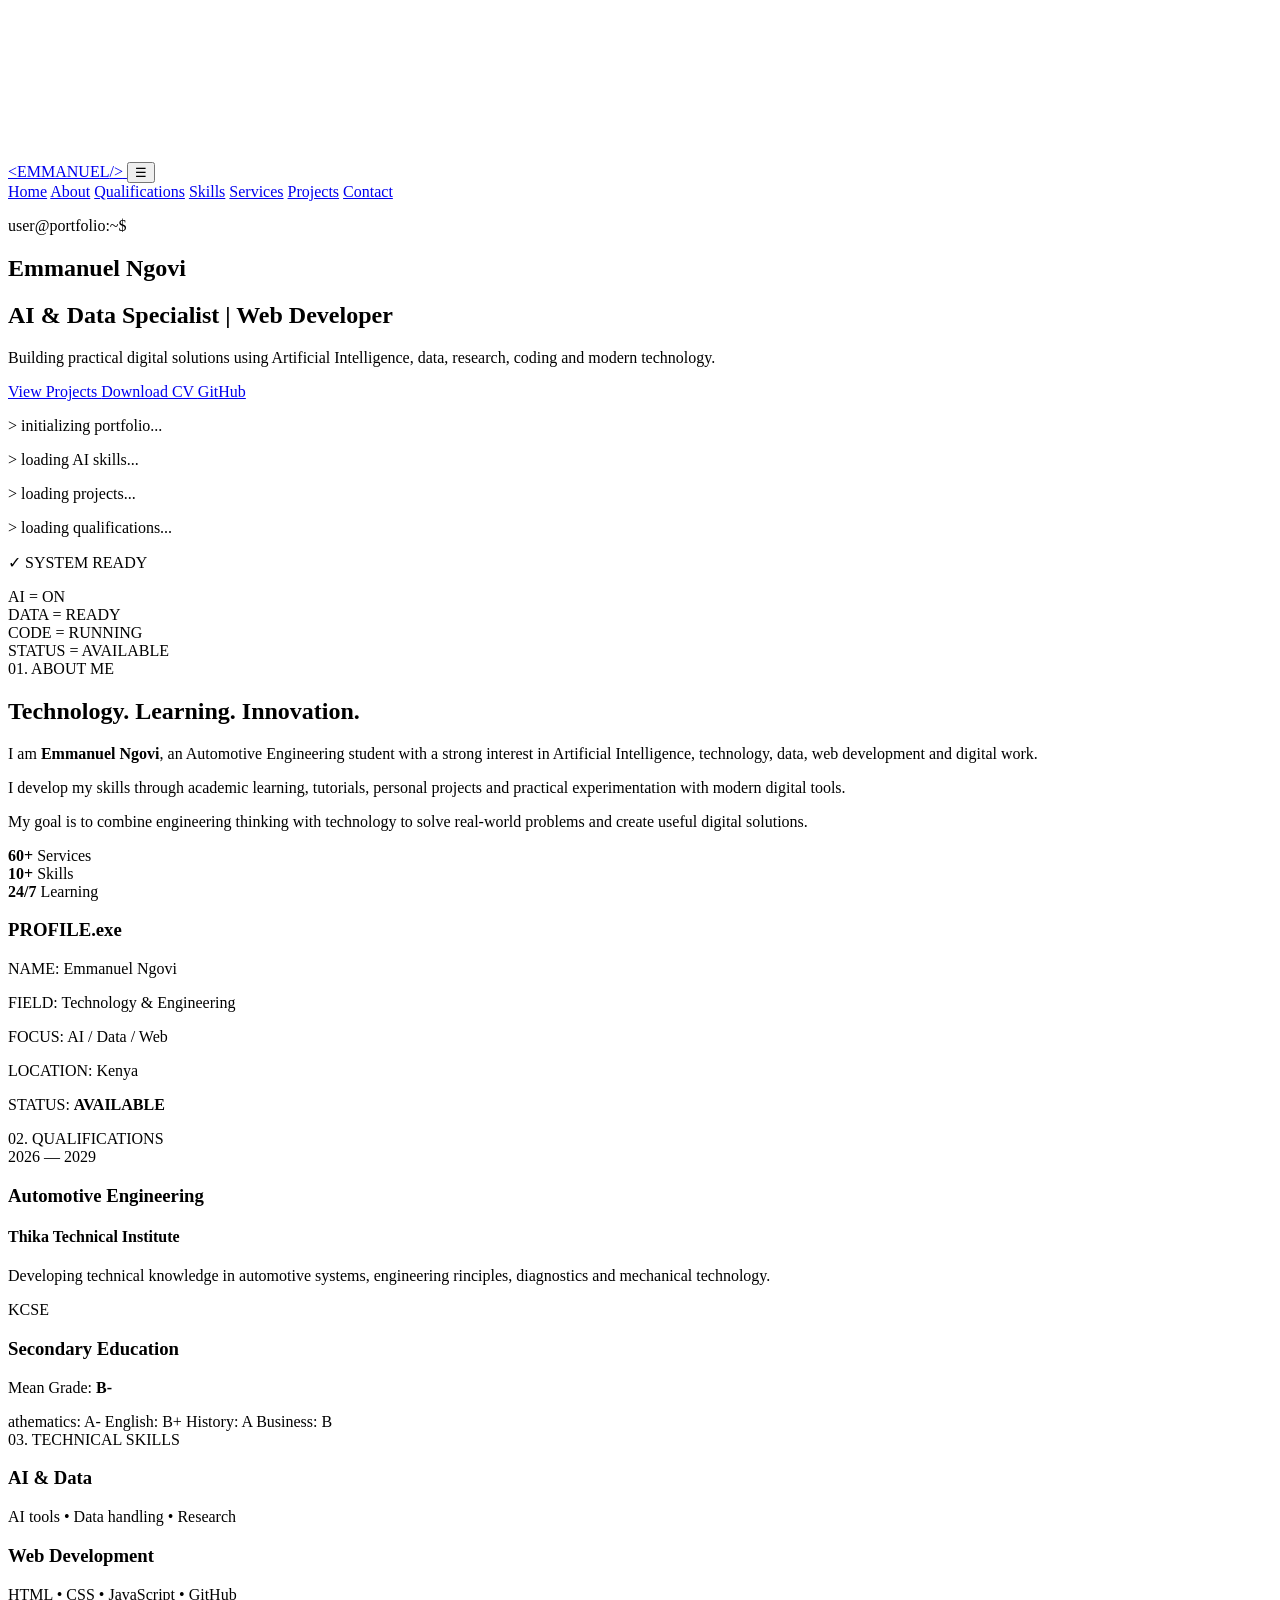
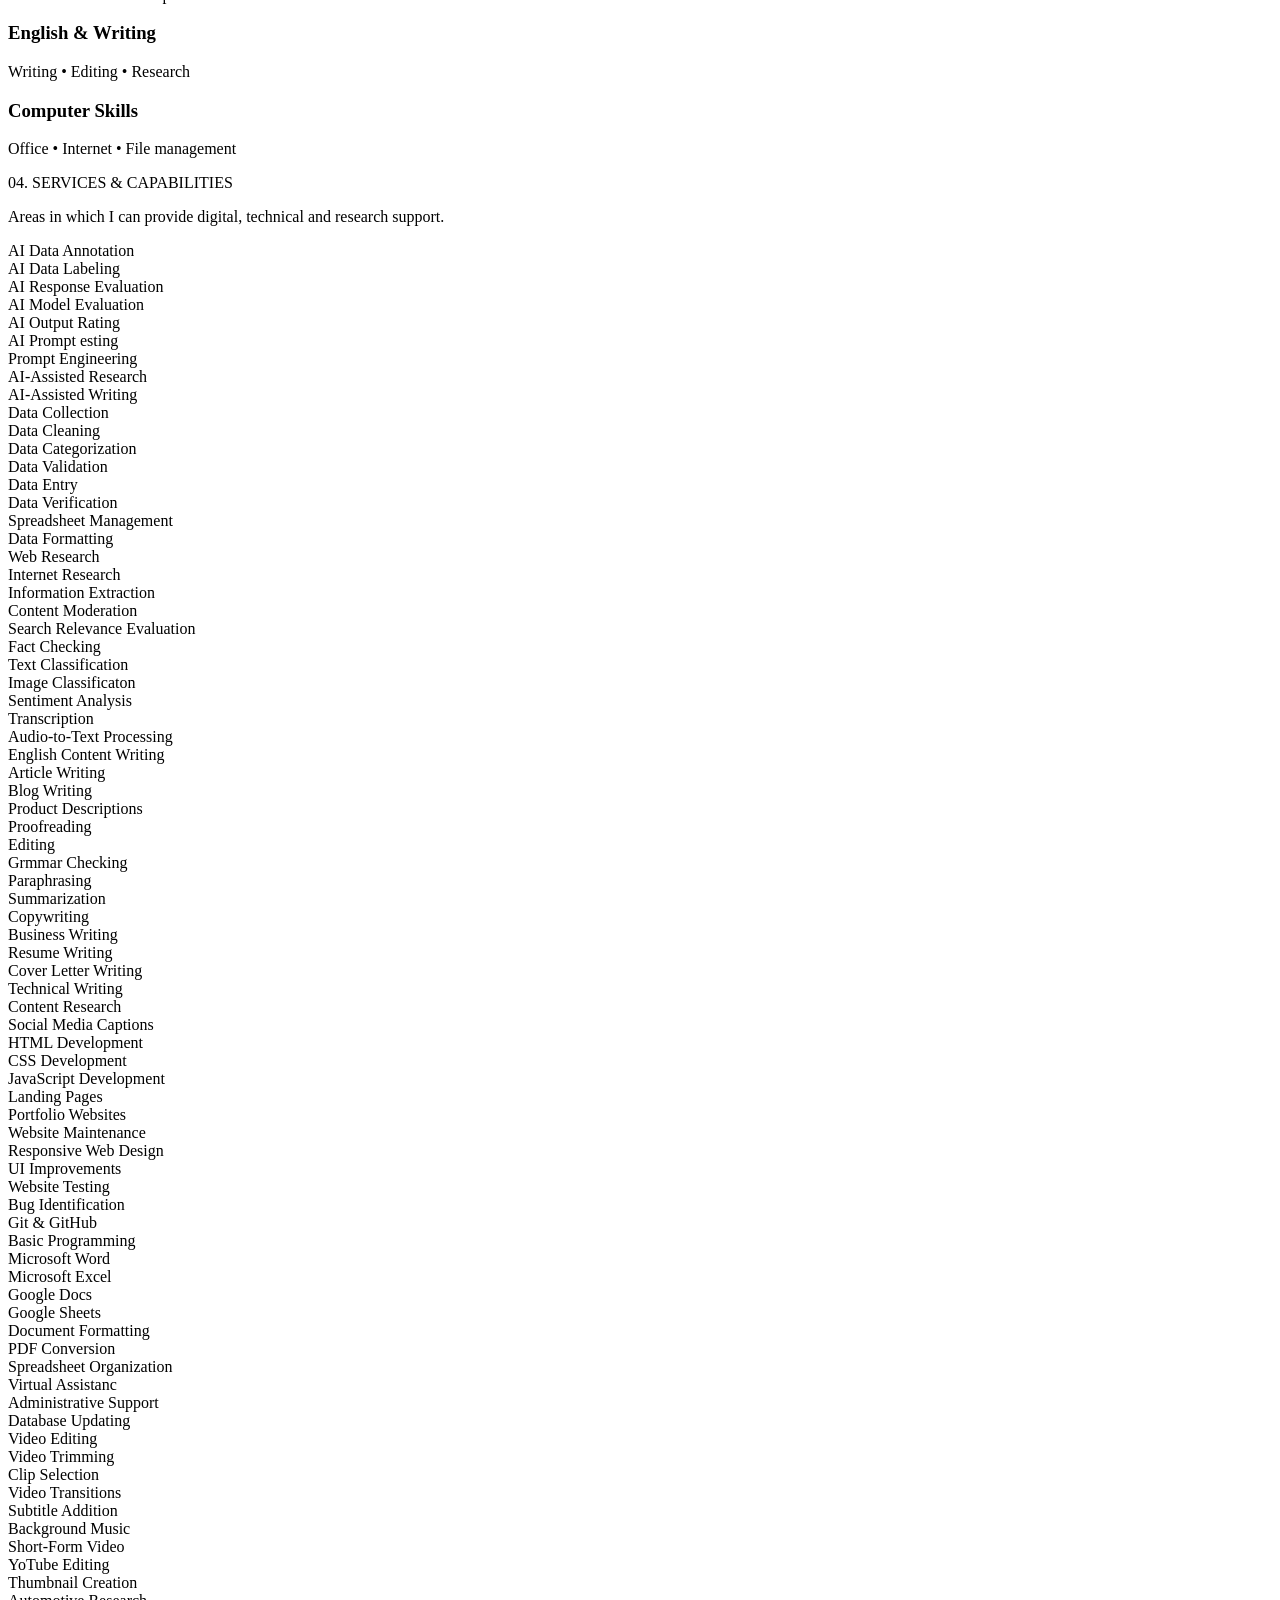
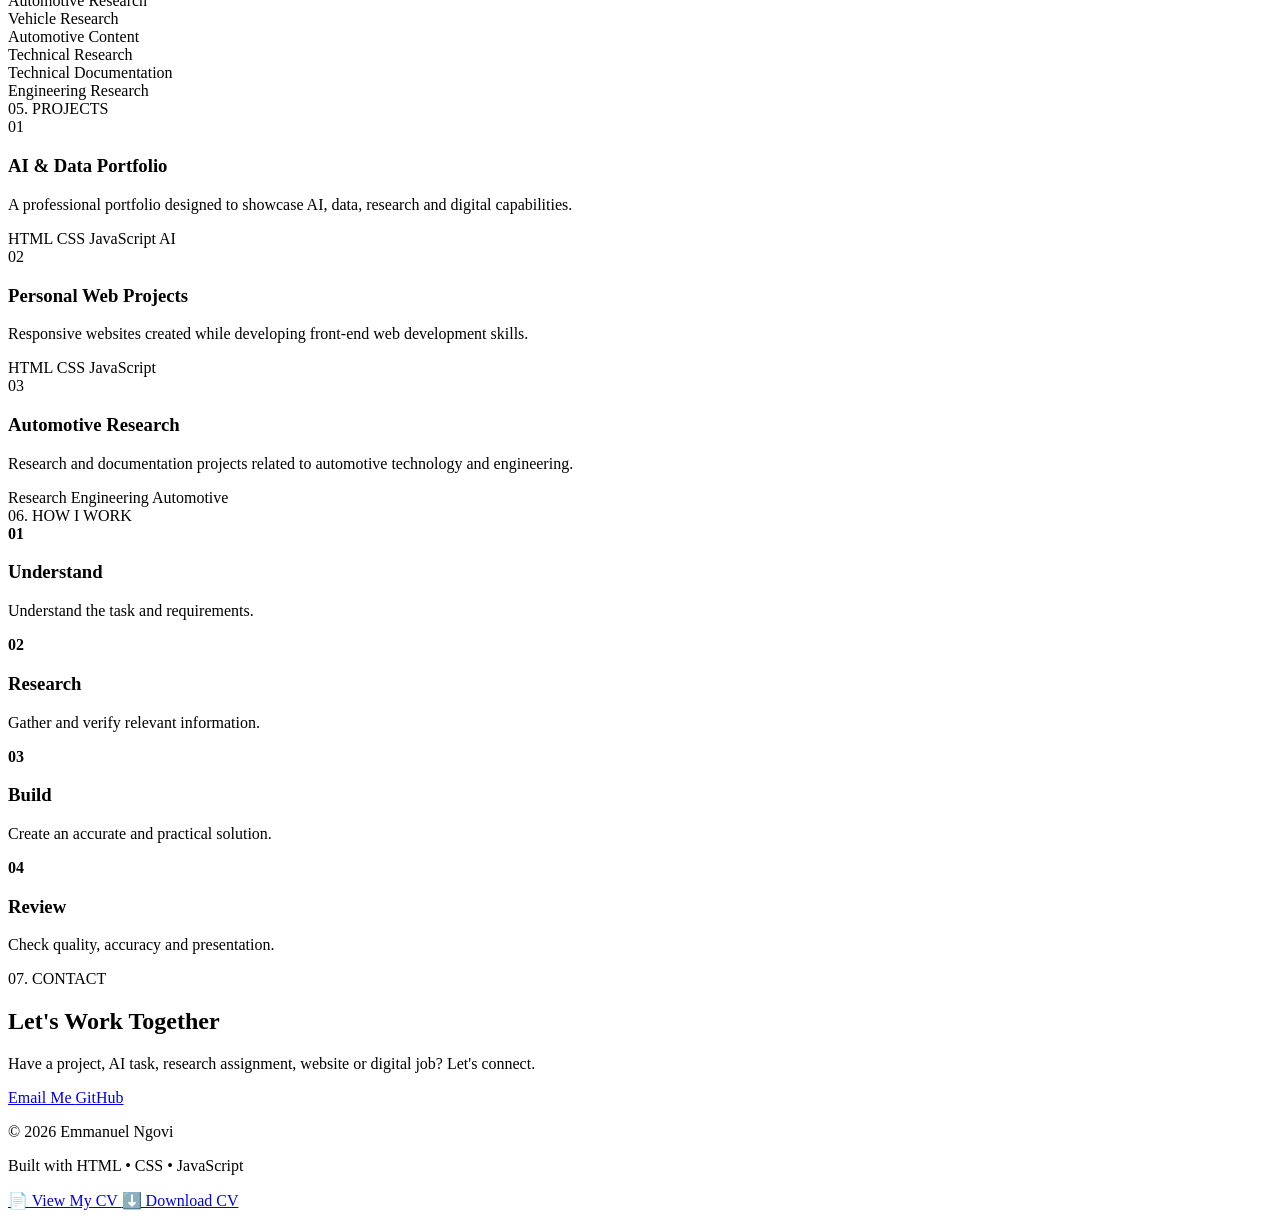
==== index.html @ ebf7760a "Rename index[1].html to index.html" ====
<!DOCTYPE html>
<html lang="en">
<head>
    <meta charset="UTF-8">
    <meta name="viewport" content="width=device-width, initial-scale=1.0">

    <title>Emmanuel Ngovi | AI, Data & Web Developer</title>

    <meta name="description"
          content="Professional portfolio of Emmanuel Ngovi — AI, data, research, writing and web development.">

    <link rel="stylesheet" href="css/style.css">

    <link rel="preconnect" href="https://fonts.googleapis.com">
    <link rel="preconnect" href="https://fonts.static.com" crossorigin>
    <link href="https://fonts.googleapis.com/css2?family=Fira+Code:wght@400;500;600&family=Orbitron:wght@400;500;600;700;800&display=swap" rel="stylesheet">
</head>

<body>

<!-- MATRIX BACKGROUND -->
<canvas id="matrix"></canvas>

<!-- NAVIGATION -->
<header class="navbar">

    <a href="#home" class="logo">
        <span>&lt;</span>EMMANUEL<span>/&gt;</span>
    </a>

    <button class="menu-btn" id="menuBtn">☰</button>

    <nav id="navMenu">
        <a href="#home">Home</a>
       <a href="#about">About</a>
        <a href="#qualifications">Qualifications</a>
        <a href="#skills">Skills</a>
        <a href="#services">Services</a>
        <a href="#projects">Projects</a>
        <a href="#contact">Contact</a>
    </nav>

</header>


<!-- HERO -->
<section id="home" class="hero">

    <div class="hero-content">

        <p class="terminal-line">
            <span class="green">user@portfolio</span>:~$
            <span id="typing"></span>
        </p>

        <h1>
           Emmanuel <span>Ngovi</span>
        </h1>

        <h2>
            AI & Data Specialist
            <span class="separator">|</span>
            Web Developer
        </h2>

        <p class="hero-text">
            Building practical digital solutions using
            Artificial Intelligence, data, research, coding
            and modern technology.
        </p>

        <div class="hero-buttons">

            <a href="#projects" class="btn primary">
                View Projects
            <a>

            <a href="assets/cv.pdf" class="btn secondary" download>
                Download CV
            </a>

            <a href="https://github.com/2emma5"
               target="_blank"
               class="btn secondary">
                GitHub
            </a>

        </div>

    </div>

    <div class="hero-terminal">

        <div class="terminal-header">
            <span></span>
            <span></span>
            <span></span>
        </div>

        <div class="terminal-body">

           <p><span class="green">></span> initializing portfolio...</p>
            <p><span class="green">></span> loading AI skills...</p>
            <p><span class="green">></span> loading projects...</p>
            <p><span class="green">></span> loading qualifications...</p>

            <p class="success">
                ✓ SYSTEM READY
            </p>

            <div class="terminal-code">
                AI = ON<br>
                DATA = READY<br>
                CODE = RUNNING<br>
               STATUS = AVAILABLE
            </div>

        </div>

    </div>

</section>


<!-- ABOUT -->
<section id="about" class="section">

    <div class="section-title">
        <span>01.</span> ABOUT ME
    </div>

    <div class="about-grid">

        <div class="about-text">

            <h2>Technology. Learning. Innovation.</h2>

            <p>
                I am <strong>Emmanuel Ngovi</strong>, an Automotive Engineering
                student with a strong interest in Artificial Intelligence,
               technology, data, web development and digital work.
            </p>

            <p>
                I develop my skills through academic learning, tutorials,
                personal projects and practical experimentation with
                modern digital tools.
            </p>

            <p>
                My goal is to combine engineering thinking with technology
                to solve real-world problems and create useful digital
                solutions.
            </p>

           <div class="stats">

                <div class="stat">
                    <strong>60+</strong>
                    <span>Services</span>
                </div>

                <div class="stat">
                    <strong>10+</strong>
                    <span>Skills</span>
                </div>

                <div class="stat">
                    <strong>24/7</strong>
                    <span>Learning</span>
                </div>

            </div>

        </div>

        <div class"about-card">

            <div class="scan-line"></div>

            <h3>PROFILE.exe</h3>

            <p><span>NAME:</span> Emmanuel Ngovi</p>
            <p><span>FIELD:</span> Technology & Engineering</p>
            <p><span>FOCUS:</span> AI / Data / Web</p>
            <p><span>LOCATION:</span> Kenya</p>
            <p><span>STATUS:</span> <b class="online">AVAILABLE</b></p>

        </div>

    </div>

</section>


<!-- QUALIFICATIONS -->
<section id="qualifications" class="section">

    <div clss="section-title">
        <span>02.</span> QUALIFICATIONS
    </div>

    <div class="timeline">

        <div class="timeline-item">

            <div class="timeline-dot"></div>

            <div class="timeline-content">

                <span class="date">2026 — 2029</span>

                <h3>Automotive Engineering</h3>

                <h4>Thika Technical Institute</h4>

                <p>
                    Developing technical knowledge in automotive systems,
                    engineering rinciples, diagnostics and mechanical
                    technology.
                </p>

            </div>

        </div>


        <div class="timeline-item">

            <div class="timeline-dot"></div>

            <div class="timeline-content">

                <span class="date">KCSE</span>

                <h3>Secondary Education</h3>

                <p>
                    Mean Grade: <strong>B-</strong>
                </p>

                <div class="grades">

                    <span>athematics: A-</span>
                    <span>English: B+</span>
                    <span>History: A</span>
                    <span>Business: B</span>

                </div>

            </div>

        </div>

    </div>

</section>


<!-- SKILLS -->
<section id="skills" class="section">

    <div class="section-title">
        <span>03.</span> TECHNICAL SKILLS
    </div>

    <div class="skills-grid">

        <div class="skill-card">
            <h3>AI & Data</h3>

            <div class="skill-ar">
                <span style="width:85%"></span>
            </div>

            <p>AI tools • Data handling • Research</p>
        </div>


        <div class="skill-card">

            <h3>Web Development</h3>

            <div class="skill-bar">
                <span style="width:80%"></span>
            </div>

            <p>HTML • CSS • JavaScript • GitHub</p>

        </div>


        <div class="skill-card">

            <h3>English & Writing</h3>

            <div class="skill-bar">
               <span style="width:88%"></span>
            </div>

            <p>Writing • Editing • Research</p>

        </div>


        <div class="skill-card">

            <h3>Computer Skills</h3>

            <div class="skill-bar">
                <span style="width:85%"></span>
            </div>

            <p>Office • Internet • File management</p>

        </div>

    </div>

</section>


<!-- SERVICES -->
<section id="services" class="section">

    <div class="section-title">
        <span>04.</pan> SERVICES & CAPABILITIES
    </div>

    <p class="section-description">
        Areas in which I can provide digital, technical and research support.
    </p>

    <div class="services-grid">

        <div class="service">AI Data Annotation</div>
        <div class="service">AI Data Labeling</div>
        <div class="service">AI Response Evaluation</div>
        <div class="service">AI Model Evaluation</div>
        <div class="service">AI Output Rating</div>
        <div class="service">AI Prompt esting</div>
        <div class="service">Prompt Engineering</div>
        <div class="service">AI-Assisted Research</div>
        <div class="service">AI-Assisted Writing</div>
        <div class="service">Data Collection</div>
        <div class="service">Data Cleaning</div>
        <div class="service">Data Categorization</div>
        <div class="service">Data Validation</div>
        <div class="service">Data Entry</div>
        <div class="service">Data Verification</div>
        <div class="servic">Spreadsheet Management</div>
        <div class="service">Data Formatting</div>
        <div class="service">Web Research</div>
        <div class="service">Internet Research</div>
        <div class="service">Information Extraction</div>
        <div class="service">Content Moderation</div>
        <div class="service">Search Relevance Evaluation</div>
        <div class="service">Fact Checking</div>
        <div class="service">Text Classification</div>
        <div class="service">Image Classificaton</div>
        <div class="service">Sentiment Analysis</div>
        <div class="service">Transcription</div>
        <div class="service">Audio-to-Text Processing</div>

        <div class="service">English Content Writing</div>
        <div class="service">Article Writing</div>
        <div class="service">Blog Writing</div>
        <div class="service">Product Descriptions</div>
        <div class="service">Proofreading</div>
        <div class="service">Editing</div>
        <div class="service">Grmmar Checking</div>
        <div class="service">Paraphrasing</div>
        <div class="service">Summarization</div>
        <div class="service">Copywriting</div>
        <div class="service">Business Writing</div>
        <div class="service">Resume Writing</div>
        <div class="service">Cover Letter Writing</div>
        <div class="service">Technical Writing</div>
        <div class="service">Content Research</div>
        <div class="service">Social Media Captions</div>

        <div class="serice">HTML Development</div>
        <div class="service">CSS Development</div>
        <div class="service">JavaScript Development</div>
        <div class="service">Landing Pages</div>
        <div class="service">Portfolio Websites</div>
        <div class="service">Website Maintenance</div>
        <div class="service">Responsive Web Design</div>
        <div class="service">UI Improvements</div>
        <div class="service">Website Testing</div>
        <div class="service">Bug Identification</div>
       <div class="service">Git & GitHub</div>
        <div class="service">Basic Programming</div>

        <div class="service">Microsoft Word</div>
        <div class="service">Microsoft Excel</div>
        <div class="service">Google Docs</div>
        <div class="service">Google Sheets</div>
        <div class="service">Document Formatting</div>
        <div class="service">PDF Conversion</div>
        <div class="service">Spreadsheet Organization</div>
        <div class="service">Virtual Assistanc</div>
        <div class="service">Administrative Support</div>
        <div class="service">Database Updating</div>

        <div class="service">Video Editing</div>
        <div class="service">Video Trimming</div>
        <div class="service">Clip Selection</div>
        <div class="service">Video Transitions</div>
        <div class="service">Subtitle Addition</div>
        <div class="service">Background Music</div>
        <div class="service">Short-Form Video</div>
        <div class="service">YoTube Editing</div>
        <div class="service">Thumbnail Creation</div>

        <div class="service">Automotive Research</div>
        <div class="service">Vehicle Research</div>
        <div class="service">Automotive Content</div>
        <div class="service">Technical Research</div>
        <div class="service">Technical Documentation</div>
        <div class="service">Engineering Research</div>

    </div>

</section>


<!-- PROJECTS -->
<section id="projects" class="section">

    <div class="secion-title">
        <span>05.</span> PROJECTS
    </div>

    <div class="projects-grid">

        <article class="project">

            <div class="project-number">01</div>

            <h3>AI & Data Portfolio</h3>

            <p>
                A professional portfolio designed to showcase
                AI, data, research and digital capabilities.
            </p>

            <div class="tags">
                <span>HTML</span>
                <span>CSS</span>
                <span>JavaScript</spn>
                <span>AI</span>
            </div>

        </article>


        <article class="project">

            <div class="project-number">02</div>

            <h3>Personal Web Projects</h3>

            <p>
                Responsive websites created while developing
                front-end web development skills.
            </p>

            <div class="tags">
                <span>HTML</span>
                <span>CSS</span>
                <span>JavaScript</span>
            </div>

       </article>


        <article class="project">

            <div class="project-number">03</div>

            <h3>Automotive Research</h3>

            <p>
                Research and documentation projects related to
                automotive technology and engineering.
            </p>

            <div class="tags">
                <span>Research</span>
                <span>Engineering</span>
                <span>Automotive</span>
            </div>

        </article>

    </div>

</sectio>


<!-- WORK APPROACH -->
<section class="section">

    <div class="section-title">
        <span>06.</span> HOW I WORK
    </div>

    <div class="process">

        <div class="process-item">
            <strong>01</strong>
            <h3>Understand</h3>
            <p>Understand the task and requirements.</p>
        </div>

        <div class="process-item">
            <strong>02</strong>
            <h3>Research</h3>
            <p>Gather and verify relevant information.</p>
        </div>

       <div class="process-item">
            <strong>03</strong>
            <h3>Build</h3>
            <p>Create an accurate and practical solution.</p>
        </div>

        <div class="process-item">
            <strong>04</strong>
            <h3>Review</h3>
            <p>Check quality, accuracy and presentation.</p>
        </div>

    </div>

</section>


<!-- CONTACT -->
<section id="contact" class="section contact">

    <div class="section-title">
        <span>07.</span> CONTACT
    </div>

   <h2>Let's Work Together</h2>

    <p>
        Have a project, AI task, research assignment,
        website or digital job? Let's connect.
    </p>

    <div class="contact-buttons">

        <a href="mailto:your-email@example.com"
           class="btn primary">
            Email Me
        </a>

        <a href="https://github.com/2emma5"
           target="_blank"
           class="btn secondary">
            GitHub
        </a>

    </div>

</section>


<!-- FOOTER -->
<footer>

    <p>
        <spn class="green">©</span>
        2026 Emmanuel Ngovi
    </p>

    <p>
        Built with HTML • CSS • JavaScript
    </p>

</footer>


<script src="js/script.js"></script>

</body>
</html><a href="CV.pdf" target="_blank" class="cv-btn">
    📄 View My CV
</a>

<a href="CV.pdf" download class="cv-btn">
    ⬇️ Download CV
</a>
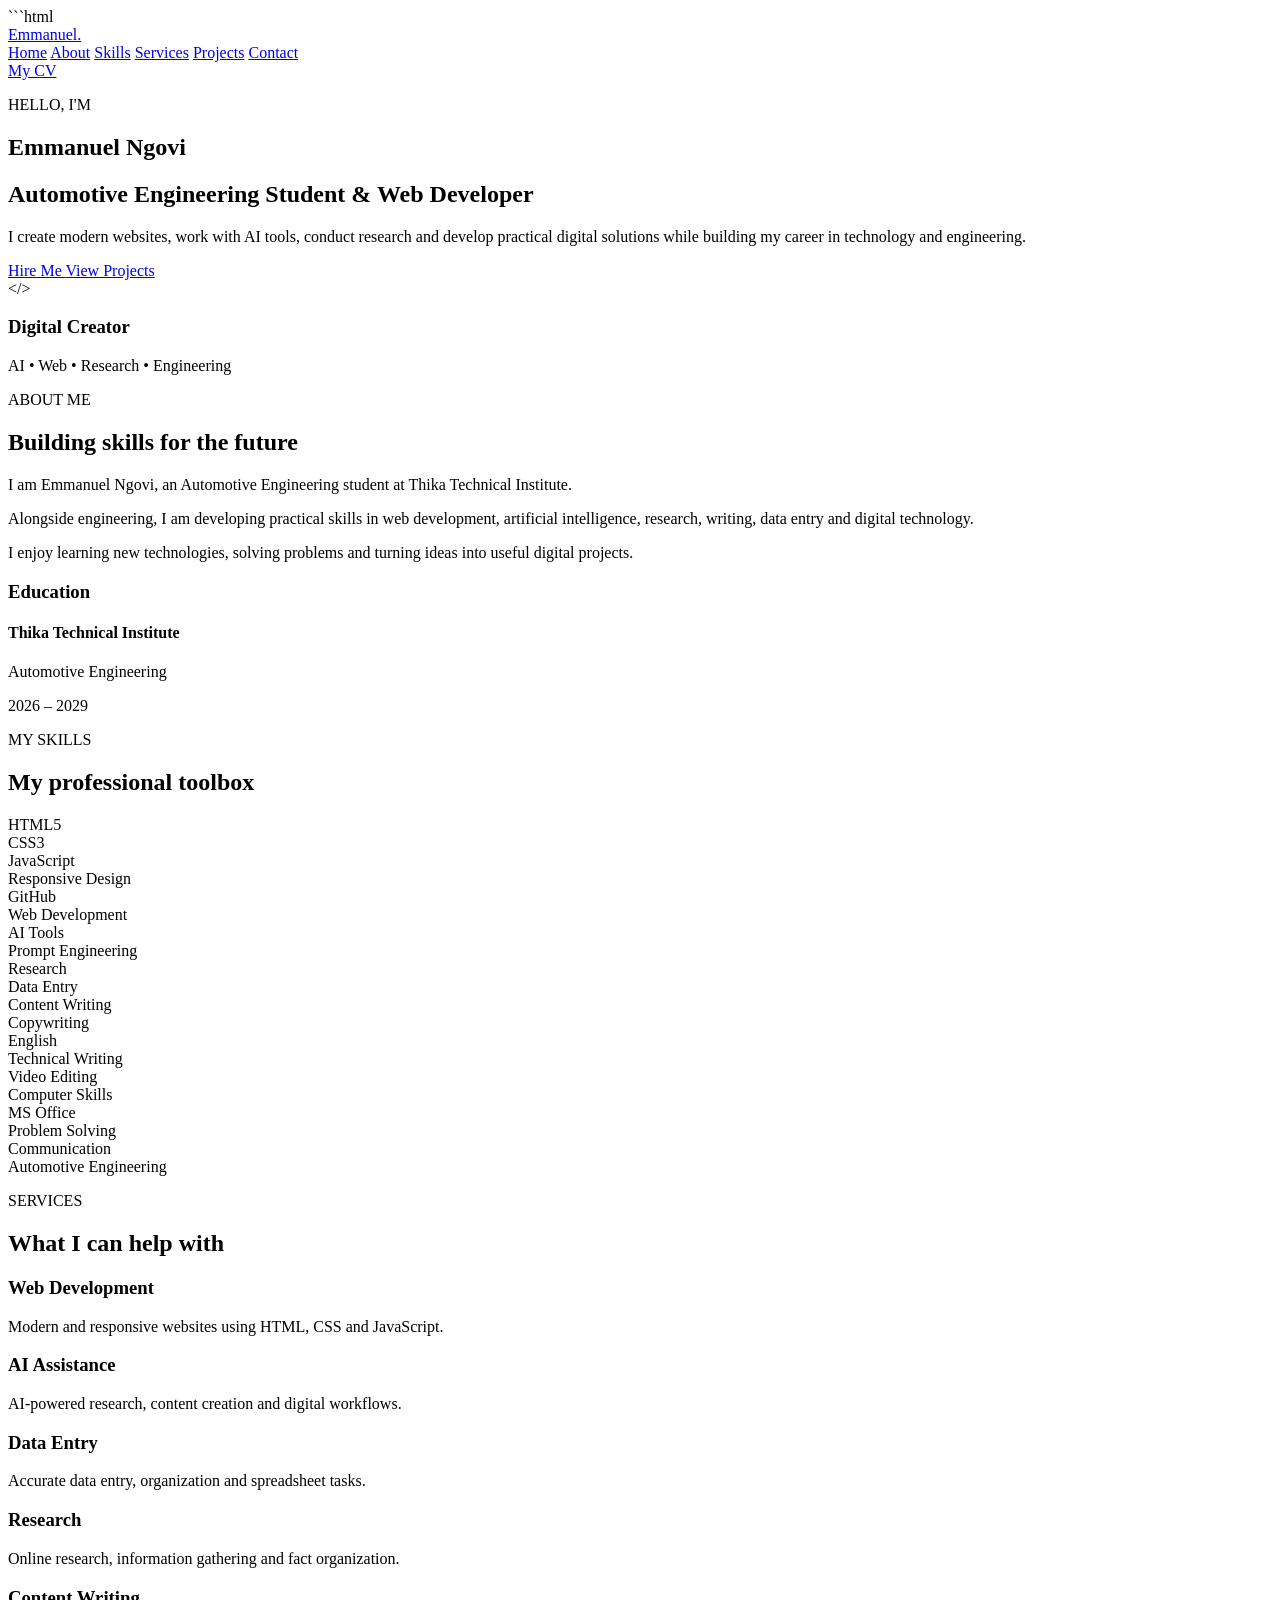
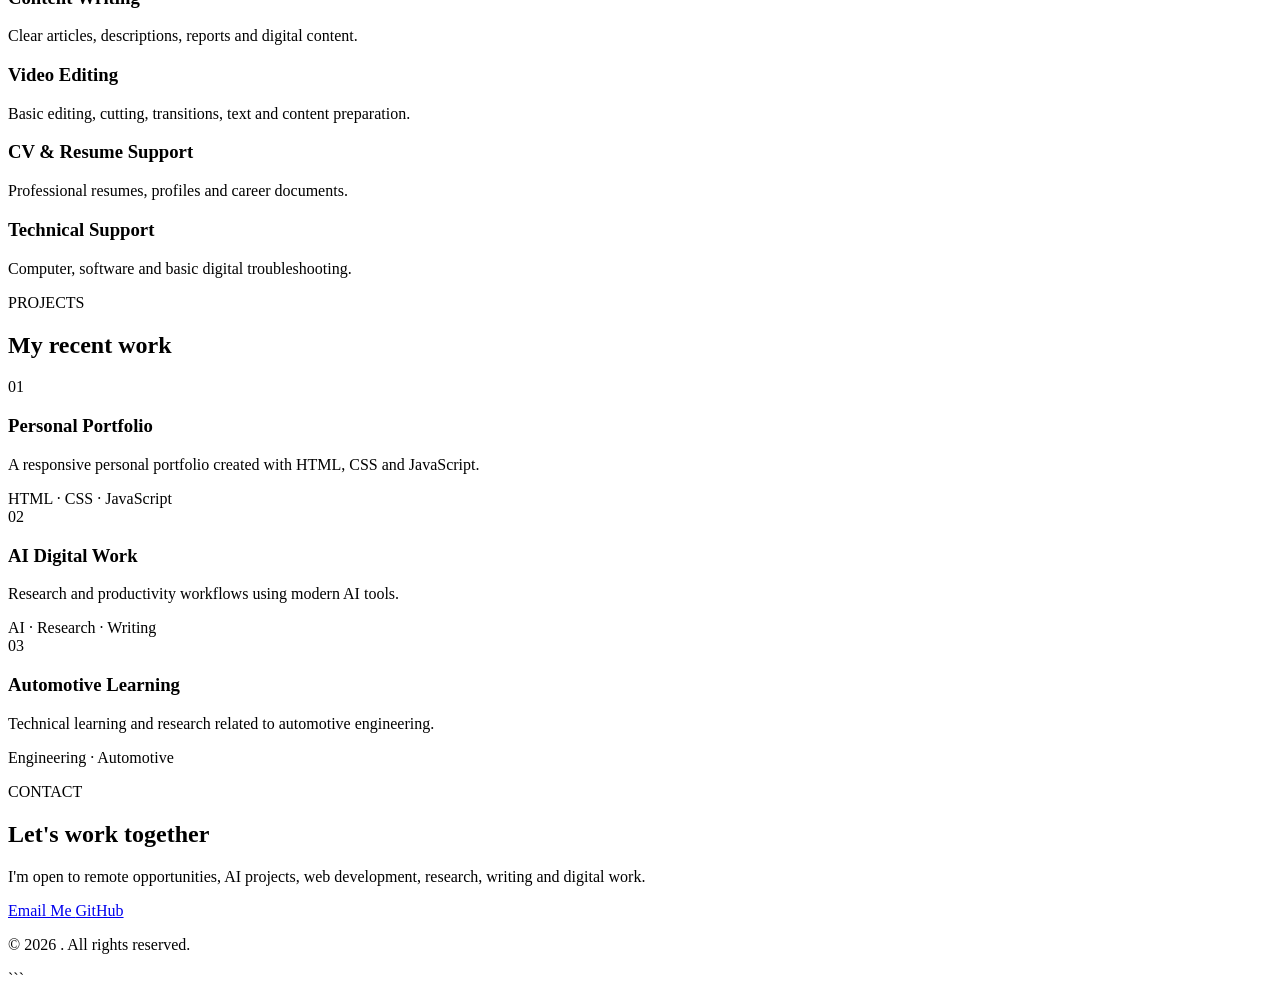
==== commit 9990db09: "Add files via upload" ====
--- a/index.html
+++ b/index.html
@@ -1,596 +1,435 @@
+```html
 <!DOCTYPE html>
 <html lang="en">
 <head>
     <meta charset="UTF-8">
     <meta name="viewport" content="width=device-width, initial-scale=1.0">
 
-    <title>Emmanuel Ngovi | AI, Data & Web Developer</title>
+    <title><Emmanuel class="P N"></Emmanuel> | Portfolio</title>
 
     <meta name="description"
-          content="Professional portfolio of Emmanuel Ngovi — AI, data, research, writing and web development.">
+          content="Emmanuel.P.N - Automotive Engineering student, Web Developer, AI and Digital Professional.">
 
     <link rel="stylesheet" href="css/style.css">
-
-    <link rel="preconnect" href="https://fonts.googleapis.com">
-    <link rel="preconnect" href="https://fonts.static.com" crossorigin>
-    <link href="https://fonts.googleapis.com/css2?family=Fira+Code:wght@400;500;600&family=Orbitron:wght@400;500;600;700;800&display=swap" rel="stylesheet">
 </head>
 
 <body>
 
-<!-- MATRIX BACKGROUND -->
-<canvas id="matrix"></canvas>
-
-<!-- NAVIGATION -->
-<header class="navbar">
-
-    <a href="#home" class="logo">
-        <span>&lt;</span>EMMANUEL<span>/&gt;</span>
-    </a>
-
-    <button class="menu-btn" id="menuBtn">☰</button>
-
-    <nav id="navMenu">
-        <a href="#home">Home</a>
-       <a href="#about">About</a>
-        <a href="#qualifications">Qualifications</a>
-        <a href="#skills">Skills</a>
-        <a href="#services">Services</a>
-        <a href="#projects">Projects</a>
-        <a href="#contact">Contact</a>
-    </nav>
-
-</header>
-
-
-<!-- HERO -->
-<section id="home" class="hero">
-
-    <div class="hero-content">
-
-        <p class="terminal-line">
-            <span class="green">user@portfolio</span>:~$
-            <span id="typing"></span>
-        </p>
-
-        <h1>
-           Emmanuel <span>Ngovi</span>
-        </h1>
-
-        <h2>
-            AI & Data Specialist
-            <span class="separator">|</span>
-            Web Developer
-        </h2>
-
-        <p class="hero-text">
-            Building practical digital solutions using
-            Artificial Intelligence, data, research, coding
-            and modern technology.
-        </p>
-
-        <div class="hero-buttons">
-
-            <a href="#projects" class="btn primary">
-                View Projects
-            <a>
-
-            <a href="assets/cv.pdf" class="btn secondary" download>
-                Download CV
+    <!-- NAVIGATION -->
+    <header class="navbar">
+        <div class="container nav-container">
+
+            <a href="#home" class="logo">
+                Emmanuel<span>.</span>
             </a>
 
-            <a href="https://github.com/2emma5"
-               target="_blank"
-               class="btn secondary">
-                GitHub
+            <nav>
+                <a href="#home">Home</a>
+                <a href="#about">About</a>
+                <a href="#skills">Skills</a>
+                <a href="#services">Services</a>
+                <a href="#projects">Projects</a>
+                <a href="#contact">Contact</a>
+            </nav>
+
+            <a href="CV.pdf" class="nav-button" target="_blank">
+                My CV
             </a>
 
         </div>
-
-    </div>
-
-    <div class="hero-terminal">
-
-        <div class="terminal-header">
-            <span></span>
-            <span></span>
-            <span></span>
-        </div>
-
-        <div class="terminal-body">
-
-           <p><span class="green">></span> initializing portfolio...</p>
-            <p><span class="green">></span> loading AI skills...</p>
-            <p><span class="green">></span> loading projects...</p>
-            <p><span class="green">></span> loading qualifications...</p>
-
-            <p class="success">
-                ✓ SYSTEM READY
+    </header>
+
+
+    <!-- HERO -->
+    <section id="home" class="hero">
+
+        <div class="container hero-content">
+
+            <div class="hero-text">
+
+                <p class="small-title">
+                    HELLO, I'M
+                </p>
+
+                <h1>
+                    Emmanuel <span>Ngovi</span>
+                </h1>
+
+                <h2>
+                    Automotive Engineering Student &
+                    <span>Web Developer</span>
+                </h2>
+
+                <p class="hero-description">
+                    I create modern websites, work with AI tools,
+                    conduct research and develop practical digital
+                    solutions while building my career in technology
+                    and engineering.
+                </p>
+
+                <div class="hero-buttons">
+
+                    <a href="#contact" class="button primary">
+                        Hire Me
+                    </a>
+
+                    <a href="#projects" class="button secondary">
+                        View Projects
+                    </a>
+
+                </div>
+
+            </div>
+
+            <div class="hero-image">
+
+                <div class="image-card">
+
+                    <div class="code-symbol">
+                        &lt;/&gt;
+                    </div>
+
+                    <h3>Digital Creator</h3>
+
+                    <p>
+                        AI • Web • Research • Engineering
+                    </p>
+
+                </div>
+
+            </div>
+
+        </div>
+
+    </section>
+
+
+    <!-- ABOUT -->
+    <section id="about" class="section">
+
+        <div class="container">
+
+            <div class="section-heading">
+
+                <p class="small-title">
+                    ABOUT ME
+                </p>
+
+                <h2>
+                    Building skills for the <span>future</span>
+                </h2>
+
+            </div>
+
+            <div class="about-grid">
+
+                <div class="about-text">
+
+                    <p>
+                        I am Emmanuel Ngovi, an Automotive Engineering
+                        student at Thika Technical Institute.
+                    </p>
+
+                    <p>
+                        Alongside engineering, I am developing practical
+                        skills in web development, artificial intelligence,
+                        research, writing, data entry and digital technology.
+                    </p>
+
+                    <p>
+                        I enjoy learning new technologies, solving problems
+                        and turning ideas into useful digital projects.
+                    </p>
+
+                </div>
+
+                <div class="about-card">
+
+                    <h3>Education</h3>
+
+                    <h4>
+                        Thika Technical Institute
+                    </h4>
+
+                    <p>
+                        Automotive Engineering
+                    </p>
+
+                    <span>
+                        2026 – 2029
+                    </span>
+
+                </div>
+
+            </div>
+
+        </div>
+
+    </section>
+
+
+    <!-- SKILLS -->
+    <section id="skills" class="section gray-section">
+
+        <div class="container">
+
+            <div class="section-heading">
+
+                <p class="small-title">
+                    MY SKILLS
+                </p>
+
+                <h2>
+                    My professional <span>toolbox</span>
+                </h2>
+
+            </div>
+
+            <div class="skills-grid">
+
+                <div class="skill">HTML5</div>
+                <div class="skill">CSS3</div>
+                <div class="skill">JavaScript</div>
+                <div class="skill">Responsive Design</div>
+                <div class="skill">GitHub</div>
+                <div class="skill">Web Development</div>
+                <div class="skill">AI Tools</div>
+                <div class="skill">Prompt Engineering</div>
+                <div class="skill">Research</div>
+                <div class="skill">Data Entry</div>
+                <div class="skill">Content Writing</div>
+                <div class="skill">Copywriting</div>
+                <div class="skill">English</div>
+                <div class="skill">Technical Writing</div>
+                <div class="skill">Video Editing</div>
+                <div class="skill">Computer Skills</div>
+                <div class="skill">MS Office</div>
+                <div class="skill">Problem Solving</div>
+                <div class="skill">Communication</div>
+                <div class="skill">Automotive Engineering</div>
+
+            </div>
+
+        </div>
+
+    </section>
+
+
+    <!-- SERVICES -->
+    <section id="services" class="section">
+
+        <div class="container">
+
+            <div class="section-heading">
+
+                <p class="small-title">
+                    SERVICES
+                </p>
+
+                <h2>
+                    What I can <span>help with</span>
+                </h2>
+
+            </div>
+
+            <div class="services-grid">
+
+                <div class="service">
+                    <h3>Web Development</h3>
+                    <p>Modern and responsive websites using HTML, CSS and JavaScript.</p>
+                </div>
+
+                <div class="service">
+                    <h3>AI Assistance</h3>
+                    <p>AI-powered research, content creation and digital workflows.</p>
+                </div>
+
+                <div class="service">
+                    <h3>Data Entry</h3>
+                    <p>Accurate data entry, organization and spreadsheet tasks.</p>
+                </div>
+
+                <div class="service">
+                    <h3>Research</h3>
+                    <p>Online research, information gathering and fact organization.</p>
+                </div>
+
+                <div class="service">
+                    <h3>Content Writing</h3>
+                    <p>Clear articles, descriptions, reports and digital content.</p>
+                </div>
+
+                <div class="service">
+                    <h3>Video Editing</h3>
+                    <p>Basic editing, cutting, transitions, text and content preparation.</p>
+                </div>
+
+                <div class="service">
+                    <h3>CV & Resume Support</h3>
+                    <p>Professional resumes, profiles and career documents.</p>
+                </div>
+
+                <div class="service">
+                    <h3>Technical Support</h3>
+                    <p>Computer, software and basic digital troubleshooting.</p>
+                </div>
+
+            </div>
+
+        </div>
+
+    </section>
+
+
+    <!-- PROJECTS -->
+    <section id="projects" class="section gray-section">
+
+        <div class="container">
+
+            <div class="section-heading">
+
+                <p class="small-title">
+                    PROJECTS
+                </p>
+
+                <h2>
+                    My recent <span>work</span>
+                </h2>
+
+            </div>
+
+            <div class="projects-grid">
+
+                <article class="project">
+
+                    <div class="project-number">
+                        01
+                    </div>
+
+                    <h3>
+                        Personal Portfolio
+                    </h3>
+
+                    <p>
+                        A responsive personal portfolio created with
+                        HTML, CSS and JavaScript.
+                    </p>
+
+                    <div class="project-tags">
+                        HTML · CSS · JavaScript
+                    </div>
+
+                </article>
+
+
+                <article class="project">
+
+                    <div class="project-number">
+                        02
+                    </div>
+
+                    <h3>
+                        AI Digital Work
+                    </h3>
+
+                    <p>
+                        Research and productivity workflows using
+                        modern AI tools.
+                    </p>
+
+                    <div class="project-tags">
+                        AI · Research · Writing
+                    </div>
+
+                </article>
+
+
+                <article class="project">
+
+                    <div class="project-number">
+                        03
+                    </div>
+
+                    <h3>
+                        Automotive Learning
+                    </h3>
+
+                    <p>
+                        Technical learning and research related to
+                        automotive engineering.
+                    </p>
+
+                    <div class="project-tags">
+                        Engineering · Automotive
+                    </div>
+
+                </article>
+
+            </div>
+
+        </div>
+
+    </section>
+
+
+    <!-- CONTACT -->
+    <section id="contact" class="section contact-section">
+
+        <div class="container contact-container">
+
+            <div class="section-heading">
+
+                <p class="small-title">
+                    CONTACT
+                </p>
+
+                <h2>
+                    Let's work <span>together</span>
+                </h2>
+
+            </div>
+
+            <p class="contact-text">
+                I'm open to remote opportunities, AI projects,
+                web development, research, writing and digital work.
             </p>
 
-            <div class="terminal-code">
-                AI = ON<br>
-                DATA = READY<br>
-                CODE = RUNNING<br>
-               STATUS = AVAILABLE
-            </div>
-
-        </div>
-
-    </div>
-
-</section>
-
-
-<!-- ABOUT -->
-<section id="about" class="section">
-
-    <div class="section-title">
-        <span>01.</span> ABOUT ME
-    </div>
-
-    <div class="about-grid">
-
-        <div class="about-text">
-
-            <h2>Technology. Learning. Innovation.</h2>
+            <div class="contact-buttons">
+
+                <a href="mailto:your-panyah65@gmail.com"
+                   class="button primary">
+                    Email Me
+                </a>
+
+                <a href=https://github.com/2emma
+                   target="_blank"
+                   class="button secondary">
+                    GitHub
+                </a>
+
+            </div>
+
+        </div>
+
+    </section>
+
+
+    <!-- FOOTER -->
+    <footer>
+
+        <div class="container">
 
             <p>
-                I am <strong>Emmanuel Ngovi</strong>, an Automotive Engineering
-                student with a strong interest in Artificial Intelligence,
-               technology, data, web development and digital work.
+                © 2026 <Emmanuel class="P N".</Emmanuel>. All rights reserved.
             </p>
 
-            <p>
-                I develop my skills through academic learning, tutorials,
-                personal projects and practical experimentation with
-                modern digital tools.
-            </p>
-
-            <p>
-                My goal is to combine engineering thinking with technology
-                to solve real-world problems and create useful digital
-                solutions.
-            </p>
-
-           <div class="stats">
-
-                <div class="stat">
-                    <strong>60+</strong>
-                    <span>Services</span>
-                </div>
-
-                <div class="stat">
-                    <strong>10+</strong>
-                    <span>Skills</span>
-                </div>
-
-                <div class="stat">
-                    <strong>24/7</strong>
-                    <span>Learning</span>
-                </div>
-
-            </div>
-
-        </div>
-
-        <div class"about-card">
-
-            <div class="scan-line"></div>
-
-            <h3>PROFILE.exe</h3>
-
-            <p><span>NAME:</span> Emmanuel Ngovi</p>
-            <p><span>FIELD:</span> Technology & Engineering</p>
-            <p><span>FOCUS:</span> AI / Data / Web</p>
-            <p><span>LOCATION:</span> Kenya</p>
-            <p><span>STATUS:</span> <b class="online">AVAILABLE</b></p>
-
-        </div>
-
-    </div>
-
-</section>
-
-
-<!-- QUALIFICATIONS -->
-<section id="qualifications" class="section">
-
-    <div clss="section-title">
-        <span>02.</span> QUALIFICATIONS
-    </div>
-
-    <div class="timeline">
-
-        <div class="timeline-item">
-
-            <div class="timeline-dot"></div>
-
-            <div class="timeline-content">
-
-                <span class="date">2026 — 2029</span>
-
-                <h3>Automotive Engineering</h3>
-
-                <h4>Thika Technical Institute</h4>
-
-                <p>
-                    Developing technical knowledge in automotive systems,
-                    engineering rinciples, diagnostics and mechanical
-                    technology.
-                </p>
-
-            </div>
-
-        </div>
-
-
-        <div class="timeline-item">
-
-            <div class="timeline-dot"></div>
-
-            <div class="timeline-content">
-
-                <span class="date">KCSE</span>
-
-                <h3>Secondary Education</h3>
-
-                <p>
-                    Mean Grade: <strong>B-</strong>
-                </p>
-
-                <div class="grades">
-
-                    <span>athematics: A-</span>
-                    <span>English: B+</span>
-                    <span>History: A</span>
-                    <span>Business: B</span>
-
-                </div>
-
-            </div>
-
-        </div>
-
-    </div>
-
-</section>
-
-
-<!-- SKILLS -->
-<section id="skills" class="section">
-
-    <div class="section-title">
-        <span>03.</span> TECHNICAL SKILLS
-    </div>
-
-    <div class="skills-grid">
-
-        <div class="skill-card">
-            <h3>AI & Data</h3>
-
-            <div class="skill-ar">
-                <span style="width:85%"></span>
-            </div>
-
-            <p>AI tools • Data handling • Research</p>
-        </div>
-
-
-        <div class="skill-card">
-
-            <h3>Web Development</h3>
-
-            <div class="skill-bar">
-                <span style="width:80%"></span>
-            </div>
-
-            <p>HTML • CSS • JavaScript • GitHub</p>
-
-        </div>
-
-
-        <div class="skill-card">
-
-            <h3>English & Writing</h3>
-
-            <div class="skill-bar">
-               <span style="width:88%"></span>
-            </div>
-
-            <p>Writing • Editing • Research</p>
-
-        </div>
-
-
-        <div class="skill-card">
-
-            <h3>Computer Skills</h3>
-
-            <div class="skill-bar">
-                <span style="width:85%"></span>
-            </div>
-
-            <p>Office • Internet • File management</p>
-
-        </div>
-
-    </div>
-
-</section>
-
-
-<!-- SERVICES -->
-<section id="services" class="section">
-
-    <div class="section-title">
-        <span>04.</pan> SERVICES & CAPABILITIES
-    </div>
-
-    <p class="section-description">
-        Areas in which I can provide digital, technical and research support.
-    </p>
-
-    <div class="services-grid">
-
-        <div class="service">AI Data Annotation</div>
-        <div class="service">AI Data Labeling</div>
-        <div class="service">AI Response Evaluation</div>
-        <div class="service">AI Model Evaluation</div>
-        <div class="service">AI Output Rating</div>
-        <div class="service">AI Prompt esting</div>
-        <div class="service">Prompt Engineering</div>
-        <div class="service">AI-Assisted Research</div>
-        <div class="service">AI-Assisted Writing</div>
-        <div class="service">Data Collection</div>
-        <div class="service">Data Cleaning</div>
-        <div class="service">Data Categorization</div>
-        <div class="service">Data Validation</div>
-        <div class="service">Data Entry</div>
-        <div class="service">Data Verification</div>
-        <div class="servic">Spreadsheet Management</div>
-        <div class="service">Data Formatting</div>
-        <div class="service">Web Research</div>
-        <div class="service">Internet Research</div>
-        <div class="service">Information Extraction</div>
-        <div class="service">Content Moderation</div>
-        <div class="service">Search Relevance Evaluation</div>
-        <div class="service">Fact Checking</div>
-        <div class="service">Text Classification</div>
-        <div class="service">Image Classificaton</div>
-        <div class="service">Sentiment Analysis</div>
-        <div class="service">Transcription</div>
-        <div class="service">Audio-to-Text Processing</div>
-
-        <div class="service">English Content Writing</div>
-        <div class="service">Article Writing</div>
-        <div class="service">Blog Writing</div>
-        <div class="service">Product Descriptions</div>
-        <div class="service">Proofreading</div>
-        <div class="service">Editing</div>
-        <div class="service">Grmmar Checking</div>
-        <div class="service">Paraphrasing</div>
-        <div class="service">Summarization</div>
-        <div class="service">Copywriting</div>
-        <div class="service">Business Writing</div>
-        <div class="service">Resume Writing</div>
-        <div class="service">Cover Letter Writing</div>
-        <div class="service">Technical Writing</div>
-        <div class="service">Content Research</div>
-        <div class="service">Social Media Captions</div>
-
-        <div class="serice">HTML Development</div>
-        <div class="service">CSS Development</div>
-        <div class="service">JavaScript Development</div>
-        <div class="service">Landing Pages</div>
-        <div class="service">Portfolio Websites</div>
-        <div class="service">Website Maintenance</div>
-        <div class="service">Responsive Web Design</div>
-        <div class="service">UI Improvements</div>
-        <div class="service">Website Testing</div>
-        <div class="service">Bug Identification</div>
-       <div class="service">Git & GitHub</div>
-        <div class="service">Basic Programming</div>
-
-        <div class="service">Microsoft Word</div>
-        <div class="service">Microsoft Excel</div>
-        <div class="service">Google Docs</div>
-        <div class="service">Google Sheets</div>
-        <div class="service">Document Formatting</div>
-        <div class="service">PDF Conversion</div>
-        <div class="service">Spreadsheet Organization</div>
-        <div class="service">Virtual Assistanc</div>
-        <div class="service">Administrative Support</div>
-        <div class="service">Database Updating</div>
-
-        <div class="service">Video Editing</div>
-        <div class="service">Video Trimming</div>
-        <div class="service">Clip Selection</div>
-        <div class="service">Video Transitions</div>
-        <div class="service">Subtitle Addition</div>
-        <div class="service">Background Music</div>
-        <div class="service">Short-Form Video</div>
-        <div class="service">YoTube Editing</div>
-        <div class="service">Thumbnail Creation</div>
-
-        <div class="service">Automotive Research</div>
-        <div class="service">Vehicle Research</div>
-        <div class="service">Automotive Content</div>
-        <div class="service">Technical Research</div>
-        <div class="service">Technical Documentation</div>
-        <div class="service">Engineering Research</div>
-
-    </div>
-
-</section>
-
-
-<!-- PROJECTS -->
-<section id="projects" class="section">
-
-    <div class="secion-title">
-        <span>05.</span> PROJECTS
-    </div>
-
-    <div class="projects-grid">
-
-        <article class="project">
-
-            <div class="project-number">01</div>
-
-            <h3>AI & Data Portfolio</h3>
-
-            <p>
-                A professional portfolio designed to showcase
-                AI, data, research and digital capabilities.
-            </p>
-
-            <div class="tags">
-                <span>HTML</span>
-                <span>CSS</span>
-                <span>JavaScript</spn>
-                <span>AI</span>
-            </div>
-
-        </article>
-
-
-        <article class="project">
-
-            <div class="project-number">02</div>
-
-            <h3>Personal Web Projects</h3>
-
-            <p>
-                Responsive websites created while developing
-                front-end web development skills.
-            </p>
-
-            <div class="tags">
-                <span>HTML</span>
-                <span>CSS</span>
-                <span>JavaScript</span>
-            </div>
-
-       </article>
-
-
-        <article class="project">
-
-            <div class="project-number">03</div>
-
-            <h3>Automotive Research</h3>
-
-            <p>
-                Research and documentation projects related to
-                automotive technology and engineering.
-            </p>
-
-            <div class="tags">
-                <span>Research</span>
-                <span>Engineering</span>
-                <span>Automotive</span>
-            </div>
-
-        </article>
-
-    </div>
-
-</sectio>
-
-
-<!-- WORK APPROACH -->
-<section class="section">
-
-    <div class="section-title">
-        <span>06.</span> HOW I WORK
-    </div>
-
-    <div class="process">
-
-        <div class="process-item">
-            <strong>01</strong>
-            <h3>Understand</h3>
-            <p>Understand the task and requirements.</p>
-        </div>
-
-        <div class="process-item">
-            <strong>02</strong>
-            <h3>Research</h3>
-            <p>Gather and verify relevant information.</p>
-        </div>
-
-       <div class="process-item">
-            <strong>03</strong>
-            <h3>Build</h3>
-            <p>Create an accurate and practical solution.</p>
-        </div>
-
-        <div class="process-item">
-            <strong>04</strong>
-            <h3>Review</h3>
-            <p>Check quality, accuracy and presentation.</p>
-        </div>
-
-    </div>
-
-</section>
-
-
-<!-- CONTACT -->
-<section id="contact" class="section contact">
-
-    <div class="section-title">
-        <span>07.</span> CONTACT
-    </div>
-
-   <h2>Let's Work Together</h2>
-
-    <p>
-        Have a project, AI task, research assignment,
-        website or digital job? Let's connect.
-    </p>
-
-    <div class="contact-buttons">
-
-        <a href="mailto:your-email@example.com"
-           class="btn primary">
-            Email Me
-        </a>
-
-        <a href="https://github.com/2emma5"
-           target="_blank"
-           class="btn secondary">
-            GitHub
-        </a>
-
-    </div>
-
-</section>
-
-
-<!-- FOOTER -->
-<footer>
-
-    <p>
-        <spn class="green">©</span>
-        2026 Emmanuel Ngovi
-    </p>
-
-    <p>
-        Built with HTML • CSS • JavaScript
-    </p>
-
-</footer>
-
-
-<script src="js/script.js"></script>
+        </div>
+
+    </footer>
+
+
+    <script src="js/script.js"></script>
 
 </body>
-</html><a href="CV.pdf" target="_blank" class="cv-btn">
-    📄 View My CV
-</a>
-
-<a href="CV.pdf" download class="cv-btn">
-    ⬇️ Download CV
-</a>
+</html>
+```
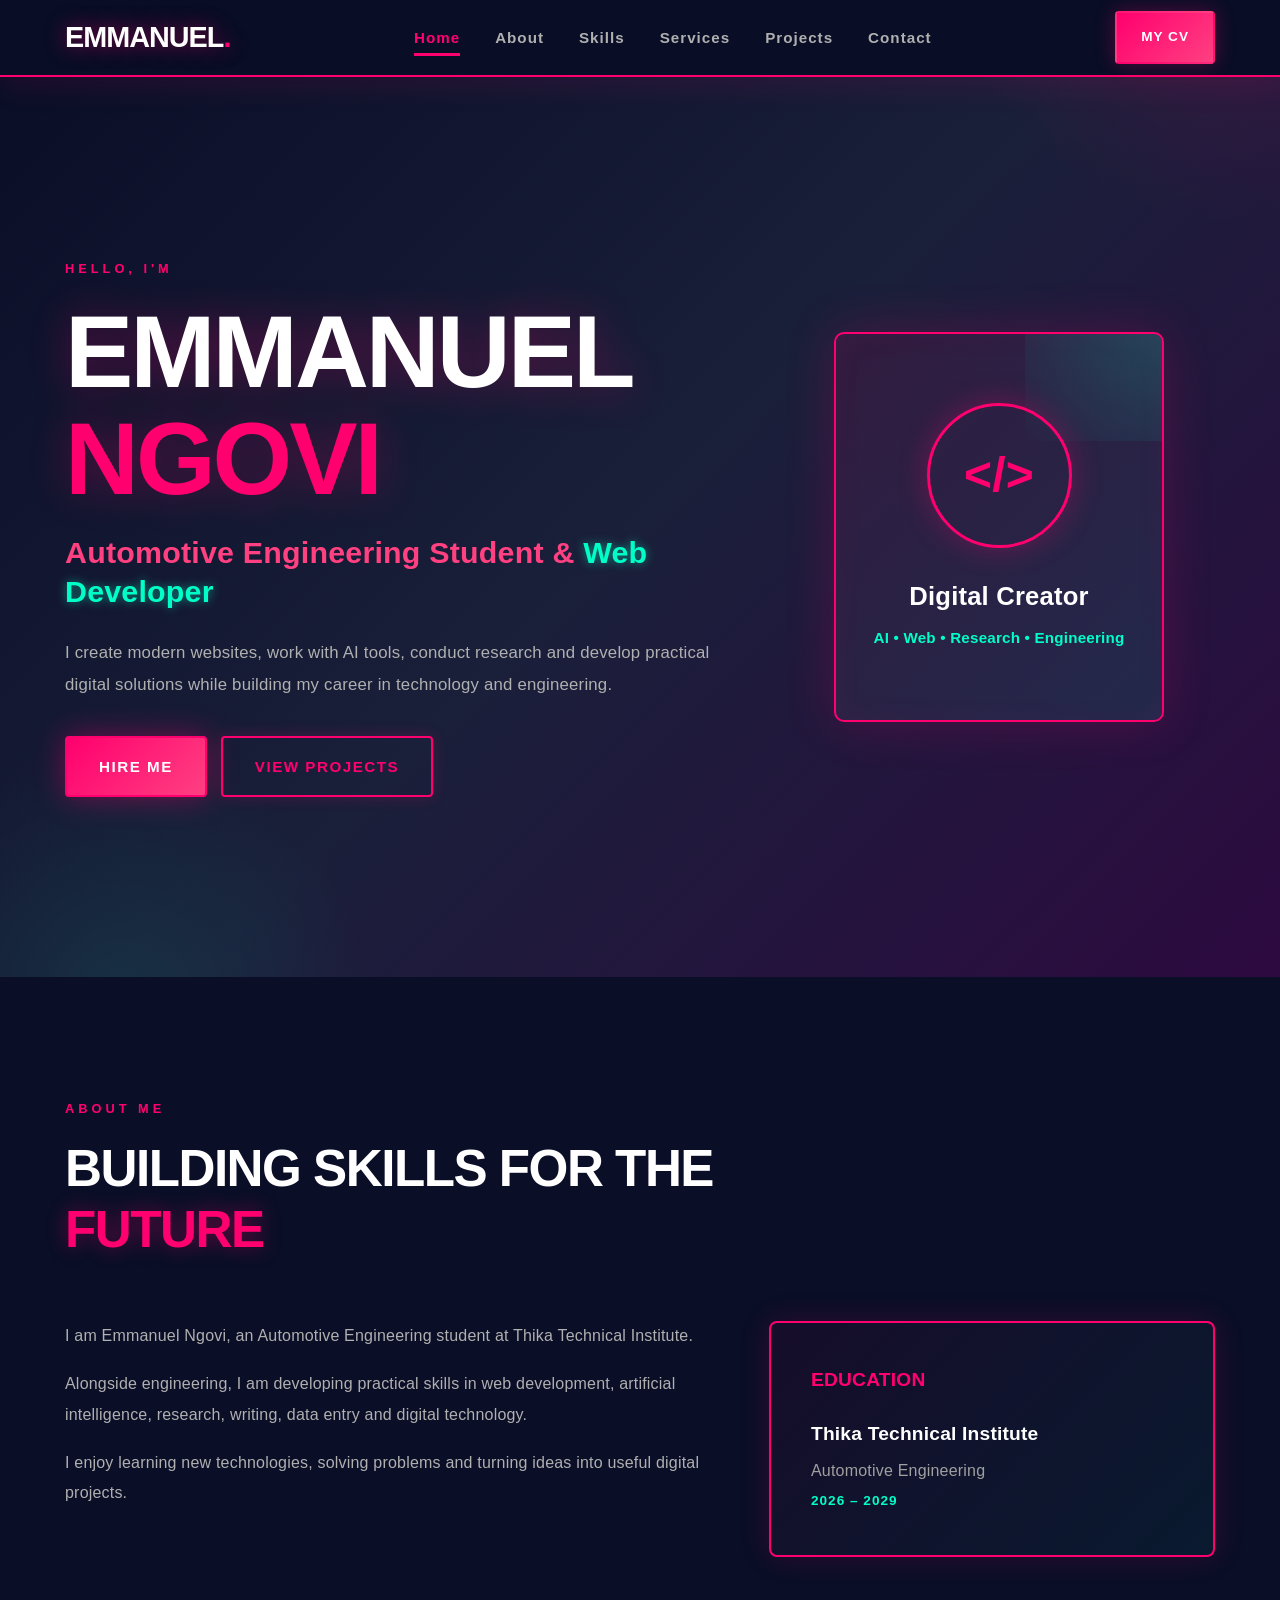
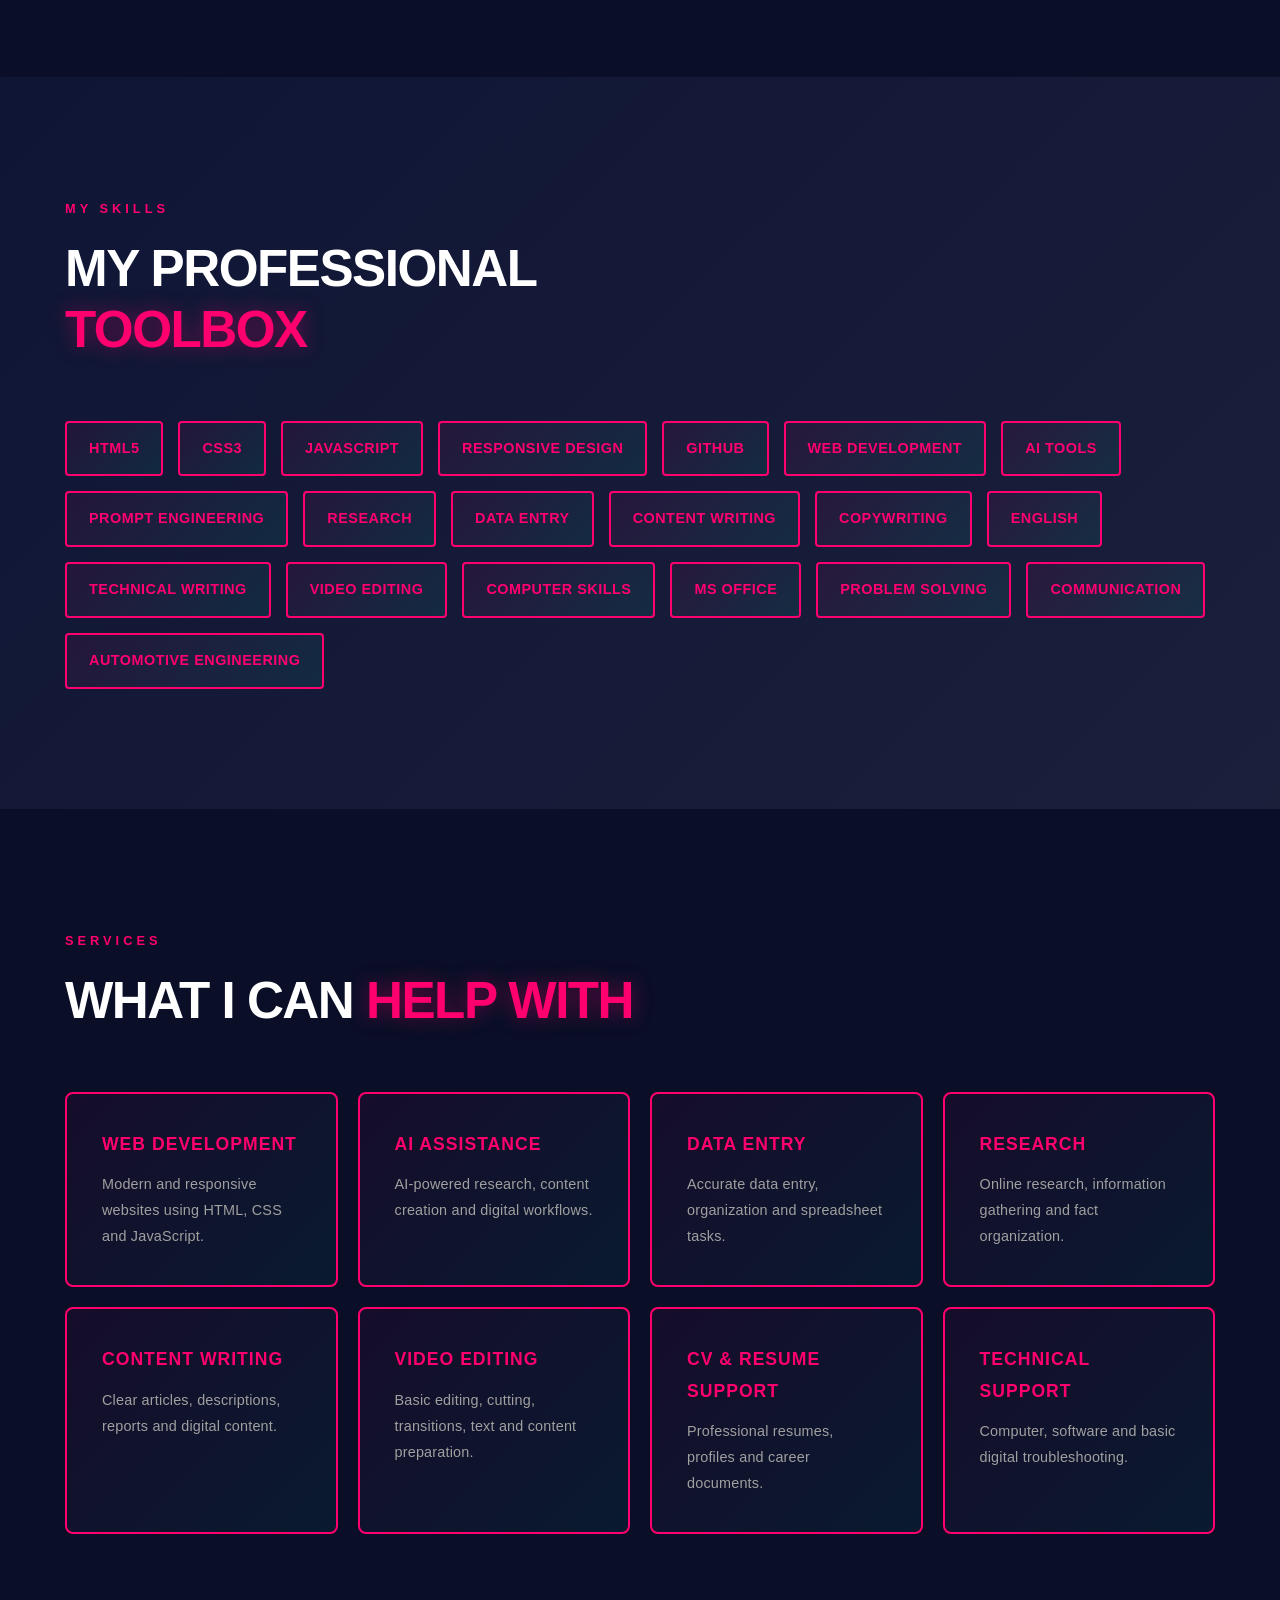
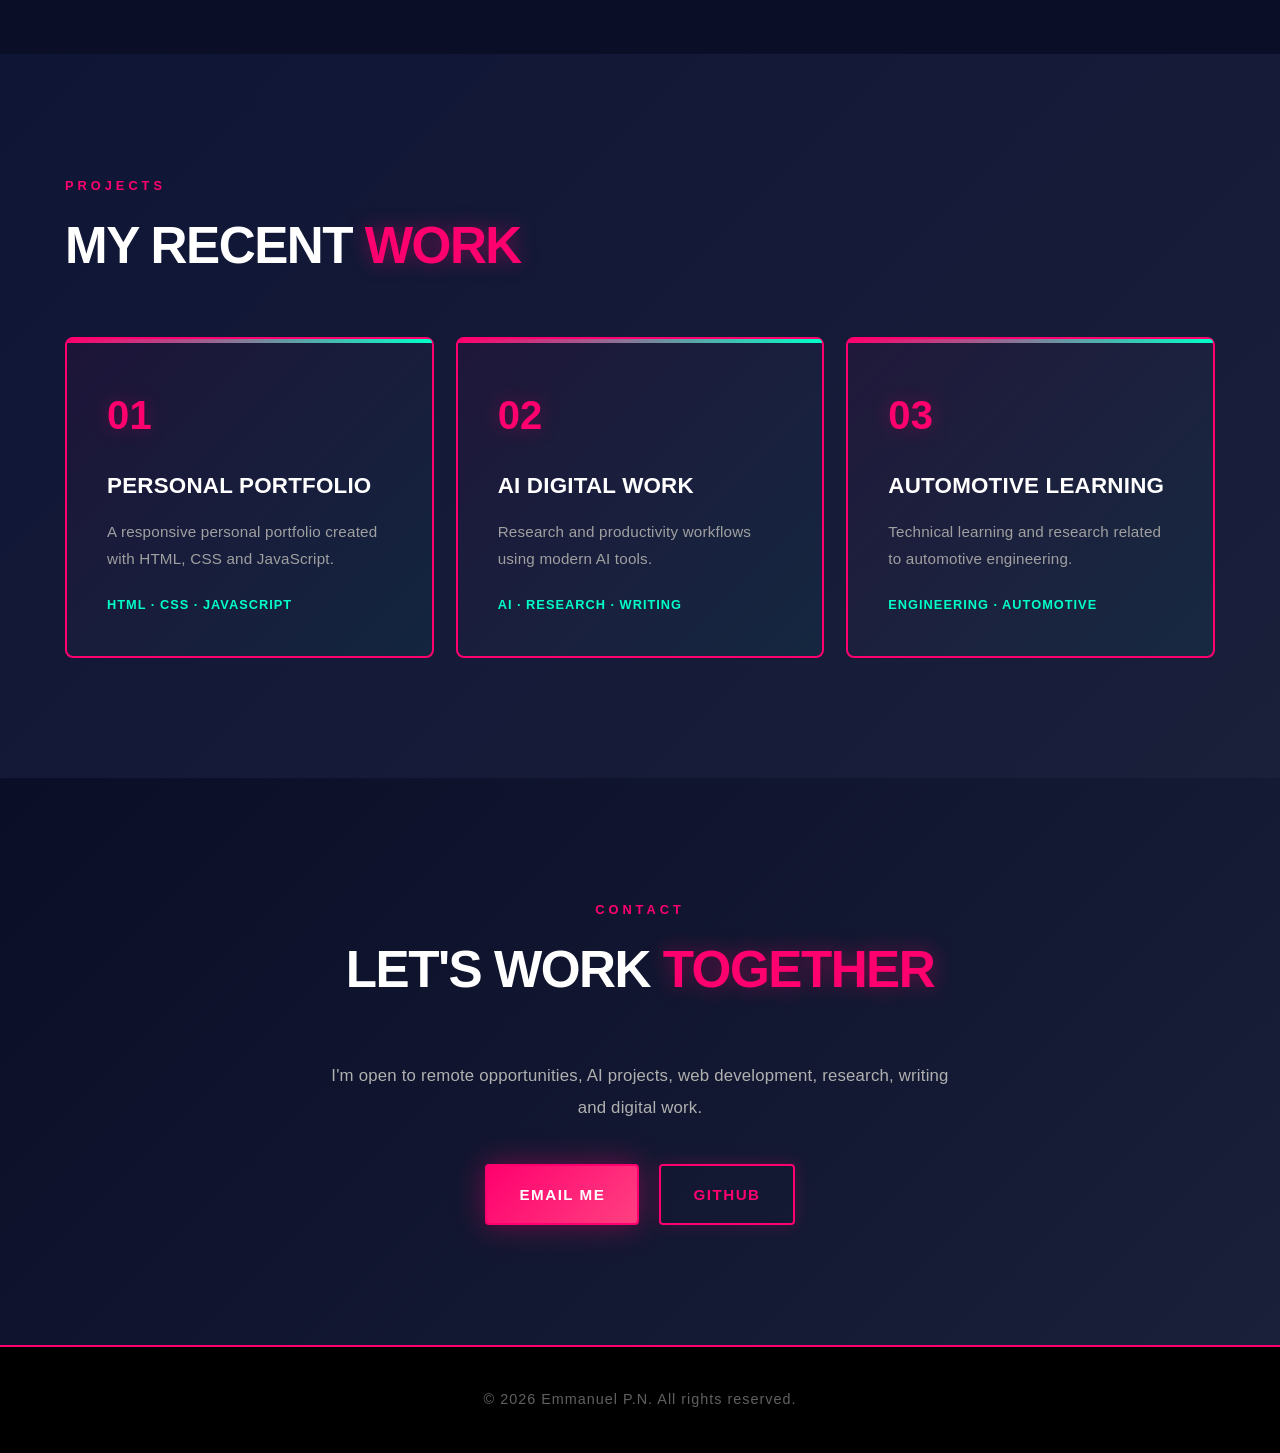
==== commit 4f4e7cf2: "Fix HTML: correct CSS path, fix script path, update all element references" ====
--- a/index.html
+++ b/index.html
@@ -1,435 +1,441 @@
-```html
-<!DOCTYPE html>
-<html lang="en">
-<head>
-    <meta charset="UTF-8">
-    <meta name="viewport" content="width=device-width, initial-scale=1.0">
-
-    <title><Emmanuel class="P N"></Emmanuel> | Portfolio</title>
-
-    <meta name="description"
-          content="Emmanuel.P.N - Automotive Engineering student, Web Developer, AI and Digital Professional.">
-
-    <link rel="stylesheet" href="css/style.css">
-</head>
-
-<body>
-
-    <!-- NAVIGATION -->
-    <header class="navbar">
-        <div class="container nav-container">
-
-            <a href="#home" class="logo">
-                Emmanuel<span>.</span>
-            </a>
-
-            <nav>
-                <a href="#home">Home</a>
-                <a href="#about">About</a>
-                <a href="#skills">Skills</a>
-                <a href="#services">Services</a>
-                <a href="#projects">Projects</a>
-                <a href="#contact">Contact</a>
-            </nav>
-
-            <a href="CV.pdf" class="nav-button" target="_blank">
-                My CV
-            </a>
-
-        </div>
-    </header>
-
-
-    <!-- HERO -->
-    <section id="home" class="hero">
-
-        <div class="container hero-content">
-
-            <div class="hero-text">
-
-                <p class="small-title">
-                    HELLO, I'M
-                </p>
-
-                <h1>
-                    Emmanuel <span>Ngovi</span>
-                </h1>
-
-                <h2>
-                    Automotive Engineering Student &
-                    <span>Web Developer</span>
-                </h2>
-
-                <p class="hero-description">
-                    I create modern websites, work with AI tools,
-                    conduct research and develop practical digital
-                    solutions while building my career in technology
-                    and engineering.
-                </p>
-
-                <div class="hero-buttons">
-
-                    <a href="#contact" class="button primary">
-                        Hire Me
-                    </a>
-
-                    <a href="#projects" class="button secondary">
-                        View Projects
-                    </a>
-
-                </div>
-
-            </div>
-
-            <div class="hero-image">
-
-                <div class="image-card">
-
-                    <div class="code-symbol">
-                        &lt;/&gt;
-                    </div>
-
-                    <h3>Digital Creator</h3>
-
-                    <p>
-                        AI • Web • Research • Engineering
-                    </p>
-
-                </div>
-
-            </div>
-
-        </div>
-
-    </section>
-
-
-    <!-- ABOUT -->
-    <section id="about" class="section">
-
-        <div class="container">
-
-            <div class="section-heading">
-
-                <p class="small-title">
-                    ABOUT ME
-                </p>
-
-                <h2>
-                    Building skills for the <span>future</span>
-                </h2>
-
-            </div>
-
-            <div class="about-grid">
-
-                <div class="about-text">
-
-                    <p>
-                        I am Emmanuel Ngovi, an Automotive Engineering
-                        student at Thika Technical Institute.
-                    </p>
-
-                    <p>
-                        Alongside engineering, I am developing practical
-                        skills in web development, artificial intelligence,
-                        research, writing, data entry and digital technology.
-                    </p>
-
-                    <p>
-                        I enjoy learning new technologies, solving problems
-                        and turning ideas into useful digital projects.
-                    </p>
-
-                </div>
-
-                <div class="about-card">
-
-                    <h3>Education</h3>
-
-                    <h4>
-                        Thika Technical Institute
-                    </h4>
-
-                    <p>
-                        Automotive Engineering
-                    </p>
-
-                    <span>
-                        2026 – 2029
-                    </span>
-
-                </div>
-
-            </div>
-
-        </div>
-
-    </section>
-
-
-    <!-- SKILLS -->
-    <section id="skills" class="section gray-section">
-
-        <div class="container">
-
-            <div class="section-heading">
-
-                <p class="small-title">
-                    MY SKILLS
-                </p>
-
-                <h2>
-                    My professional <span>toolbox</span>
-                </h2>
-
-            </div>
-
-            <div class="skills-grid">
-
-                <div class="skill">HTML5</div>
-                <div class="skill">CSS3</div>
-                <div class="skill">JavaScript</div>
-                <div class="skill">Responsive Design</div>
-                <div class="skill">GitHub</div>
-                <div class="skill">Web Development</div>
-                <div class="skill">AI Tools</div>
-                <div class="skill">Prompt Engineering</div>
-                <div class="skill">Research</div>
-                <div class="skill">Data Entry</div>
-                <div class="skill">Content Writing</div>
-                <div class="skill">Copywriting</div>
-                <div class="skill">English</div>
-                <div class="skill">Technical Writing</div>
-                <div class="skill">Video Editing</div>
-                <div class="skill">Computer Skills</div>
-                <div class="skill">MS Office</div>
-                <div class="skill">Problem Solving</div>
-                <div class="skill">Communication</div>
-                <div class="skill">Automotive Engineering</div>
-
-            </div>
-
-        </div>
-
-    </section>
-
-
-    <!-- SERVICES -->
-    <section id="services" class="section">
-
-        <div class="container">
-
-            <div class="section-heading">
-
-                <p class="small-title">
-                    SERVICES
-                </p>
-
-                <h2>
-                    What I can <span>help with</span>
-                </h2>
-
-            </div>
-
-            <div class="services-grid">
-
-                <div class="service">
-                    <h3>Web Development</h3>
-                    <p>Modern and responsive websites using HTML, CSS and JavaScript.</p>
-                </div>
-
-                <div class="service">
-                    <h3>AI Assistance</h3>
-                    <p>AI-powered research, content creation and digital workflows.</p>
-                </div>
-
-                <div class="service">
-                    <h3>Data Entry</h3>
-                    <p>Accurate data entry, organization and spreadsheet tasks.</p>
-                </div>
-
-                <div class="service">
-                    <h3>Research</h3>
-                    <p>Online research, information gathering and fact organization.</p>
-                </div>
-
-                <div class="service">
-                    <h3>Content Writing</h3>
-                    <p>Clear articles, descriptions, reports and digital content.</p>
-                </div>
-
-                <div class="service">
-                    <h3>Video Editing</h3>
-                    <p>Basic editing, cutting, transitions, text and content preparation.</p>
-                </div>
-
-                <div class="service">
-                    <h3>CV & Resume Support</h3>
-                    <p>Professional resumes, profiles and career documents.</p>
-                </div>
-
-                <div class="service">
-                    <h3>Technical Support</h3>
-                    <p>Computer, software and basic digital troubleshooting.</p>
-                </div>
-
-            </div>
-
-        </div>
-
-    </section>
-
-
-    <!-- PROJECTS -->
-    <section id="projects" class="section gray-section">
-
-        <div class="container">
-
-            <div class="section-heading">
-
-                <p class="small-title">
-                    PROJECTS
-                </p>
-
-                <h2>
-                    My recent <span>work</span>
-                </h2>
-
-            </div>
-
-            <div class="projects-grid">
-
-                <article class="project">
-
-                    <div class="project-number">
-                        01
-                    </div>
-
-                    <h3>
-                        Personal Portfolio
-                    </h3>
-
-                    <p>
-                        A responsive personal portfolio created with
-                        HTML, CSS and JavaScript.
-                    </p>
-
-                    <div class="project-tags">
-                        HTML · CSS · JavaScript
-                    </div>
-
-                </article>
-
-
-                <article class="project">
-
-                    <div class="project-number">
-                        02
-                    </div>
-
-                    <h3>
-                        AI Digital Work
-                    </h3>
-
-                    <p>
-                        Research and productivity workflows using
-                        modern AI tools.
-                    </p>
-
-                    <div class="project-tags">
-                        AI · Research · Writing
-                    </div>
-
-                </article>
-
-
-                <article class="project">
-
-                    <div class="project-number">
-                        03
-                    </div>
-
-                    <h3>
-                        Automotive Learning
-                    </h3>
-
-                    <p>
-                        Technical learning and research related to
-                        automotive engineering.
-                    </p>
-
-                    <div class="project-tags">
-                        Engineering · Automotive
-                    </div>
-
-                </article>
-
-            </div>
-
-        </div>
-
-    </section>
-
-
-    <!-- CONTACT -->
-    <section id="contact" class="section contact-section">
-
-        <div class="container contact-container">
-
-            <div class="section-heading">
-
-                <p class="small-title">
-                    CONTACT
-                </p>
-
-                <h2>
-                    Let's work <span>together</span>
-                </h2>
-
-            </div>
-
-            <p class="contact-text">
-                I'm open to remote opportunities, AI projects,
-                web development, research, writing and digital work.
-            </p>
-
-            <div class="contact-buttons">
-
-                <a href="mailto:your-panyah65@gmail.com"
-                   class="button primary">
-                    Email Me
-                </a>
-
-                <a href=https://github.com/2emma
-                   target="_blank"
-                   class="button secondary">
-                    GitHub
-                </a>
-
-            </div>
-
-        </div>
-
-    </section>
-
-
-    <!-- FOOTER -->
-    <footer>
-
-        <div class="container">
-
-            <p>
-                © 2026 <Emmanuel class="P N".</Emmanuel>. All rights reserved.
-            </p>
-
-        </div>
-
-    </footer>
-
-
-    <script src="js/script.js"></script>
-
-</body>
-</html>
-```
+<!DOCTYPE html>
+<html lang="en">
+<head>
+    <meta charset="UTF-8">
+    <meta name="viewport" content="width=device-width, initial-scale=1.0">
+
+    <title>Emmanuel P.N | Portfolio</title>
+
+    <meta name="description"
+          content="Emmanuel.P.N - Automotive Engineering student, Web Developer, AI and Digital Professional.">
+
+    <link rel="stylesheet" href="style.css">
+</head>
+
+<body>
+
+    <!-- NAVIGATION -->
+    <header class="navbar">
+        <div class="container nav-container">
+
+            <a href="#home" class="logo">
+                Emmanuel<span>.</span>
+            </a>
+
+            <button class="menu-toggle">
+                <span></span>
+                <span></span>
+                <span></span>
+            </button>
+
+            <nav class="nav-links">
+                <a href="#home">Home</a>
+                <a href="#about">About</a>
+                <a href="#skills">Skills</a>
+                <a href="#services">Services</a>
+                <a href="#projects">Projects</a>
+                <a href="#contact">Contact</a>
+            </nav>
+
+            <a href="CV.pdf" class="nav-button" target="_blank">
+                My CV
+            </a>
+
+        </div>
+    </header>
+
+
+    <!-- HERO -->
+    <section id="home" class="hero">
+
+        <div class="container hero-content">
+
+            <div class="hero-text">
+
+                <p class="small-title">
+                    HELLO, I'M
+                </p>
+
+                <h1>
+                    Emmanuel <span>Ngovi</span>
+                </h1>
+
+                <h2>
+                    Automotive Engineering Student &
+                    <span id="typing-text">Web Developer</span>
+                </h2>
+
+                <p class="hero-description">
+                    I create modern websites, work with AI tools,
+                    conduct research and develop practical digital
+                    solutions while building my career in technology
+                    and engineering.
+                </p>
+
+                <div class="hero-buttons">
+
+                    <a href="#contact" class="button primary">
+                        Hire Me
+                    </a>
+
+                    <a href="#projects" class="button secondary">
+                        View Projects
+                    </a>
+
+                </div>
+
+            </div>
+
+            <div class="hero-image">
+
+                <div class="image-card">
+
+                    <div class="code-symbol">
+                        &lt;/&gt;
+                    </div>
+
+                    <h3>Digital Creator</h3>
+
+                    <p>
+                        AI • Web • Research • Engineering
+                    </p>
+
+                </div>
+
+            </div>
+
+        </div>
+
+    </section>
+
+
+    <!-- ABOUT -->
+    <section id="about" class="section">
+
+        <div class="container">
+
+            <div class="section-heading">
+
+                <p class="small-title">
+                    ABOUT ME
+                </p>
+
+                <h2>
+                    Building skills for the <span>future</span>
+                </h2>
+
+            </div>
+
+            <div class="about-grid">
+
+                <div class="about-text">
+
+                    <p>
+                        I am Emmanuel Ngovi, an Automotive Engineering
+                        student at Thika Technical Institute.
+                    </p>
+
+                    <p>
+                        Alongside engineering, I am developing practical
+                        skills in web development, artificial intelligence,
+                        research, writing, data entry and digital technology.
+                    </p>
+
+                    <p>
+                        I enjoy learning new technologies, solving problems
+                        and turning ideas into useful digital projects.
+                    </p>
+
+                </div>
+
+                <div class="about-card">
+
+                    <h3>Education</h3>
+
+                    <h4>
+                        Thika Technical Institute
+                    </h4>
+
+                    <p>
+                        Automotive Engineering
+                    </p>
+
+                    <span>
+                        2026 – 2029
+                    </span>
+
+                </div>
+
+            </div>
+
+        </div>
+
+    </section>
+
+
+    <!-- SKILLS -->
+    <section id="skills" class="section gray-section">
+
+        <div class="container">
+
+            <div class="section-heading">
+
+                <p class="small-title">
+                    MY SKILLS
+                </p>
+
+                <h2>
+                    My professional <span>toolbox</span>
+                </h2>
+
+            </div>
+
+            <div class="skills-grid">
+
+                <div class="skill">HTML5</div>
+                <div class="skill">CSS3</div>
+                <div class="skill">JavaScript</div>
+                <div class="skill">Responsive Design</div>
+                <div class="skill">GitHub</div>
+                <div class="skill">Web Development</div>
+                <div class="skill">AI Tools</div>
+                <div class="skill">Prompt Engineering</div>
+                <div class="skill">Research</div>
+                <div class="skill">Data Entry</div>
+                <div class="skill">Content Writing</div>
+                <div class="skill">Copywriting</div>
+                <div class="skill">English</div>
+                <div class="skill">Technical Writing</div>
+                <div class="skill">Video Editing</div>
+                <div class="skill">Computer Skills</div>
+                <div class="skill">MS Office</div>
+                <div class="skill">Problem Solving</div>
+                <div class="skill">Communication</div>
+                <div class="skill">Automotive Engineering</div>
+
+            </div>
+
+        </div>
+
+    </section>
+
+
+    <!-- SERVICES -->
+    <section id="services" class="section">
+
+        <div class="container">
+
+            <div class="section-heading">
+
+                <p class="small-title">
+                    SERVICES
+                </p>
+
+                <h2>
+                    What I can <span>help with</span>
+                </h2>
+
+            </div>
+
+            <div class="services-grid">
+
+                <div class="service">
+                    <h3>Web Development</h3>
+                    <p>Modern and responsive websites using HTML, CSS and JavaScript.</p>
+                </div>
+
+                <div class="service">
+                    <h3>AI Assistance</h3>
+                    <p>AI-powered research, content creation and digital workflows.</p>
+                </div>
+
+                <div class="service">
+                    <h3>Data Entry</h3>
+                    <p>Accurate data entry, organization and spreadsheet tasks.</p>
+                </div>
+
+                <div class="service">
+                    <h3>Research</h3>
+                    <p>Online research, information gathering and fact organization.</p>
+                </div>
+
+                <div class="service">
+                    <h3>Content Writing</h3>
+                    <p>Clear articles, descriptions, reports and digital content.</p>
+                </div>
+
+                <div class="service">
+                    <h3>Video Editing</h3>
+                    <p>Basic editing, cutting, transitions, text and content preparation.</p>
+                </div>
+
+                <div class="service">
+                    <h3>CV & Resume Support</h3>
+                    <p>Professional resumes, profiles and career documents.</p>
+                </div>
+
+                <div class="service">
+                    <h3>Technical Support</h3>
+                    <p>Computer, software and basic digital troubleshooting.</p>
+                </div>
+
+            </div>
+
+        </div>
+
+    </section>
+
+
+    <!-- PROJECTS -->
+    <section id="projects" class="section gray-section">
+
+        <div class="container">
+
+            <div class="section-heading">
+
+                <p class="small-title">
+                    PROJECTS
+                </p>
+
+                <h2>
+                    My recent <span>work</span>
+                </h2>
+
+            </div>
+
+            <div class="projects-grid">
+
+                <article class="project">
+
+                    <div class="project-number">
+                        01
+                    </div>
+
+                    <h3>
+                        Personal Portfolio
+                    </h3>
+
+                    <p>
+                        A responsive personal portfolio created with
+                        HTML, CSS and JavaScript.
+                    </p>
+
+                    <div class="project-tags">
+                        HTML · CSS · JavaScript
+                    </div>
+
+                </article>
+
+
+                <article class="project">
+
+                    <div class="project-number">
+                        02
+                    </div>
+
+                    <h3>
+                        AI Digital Work
+                    </h3>
+
+                    <p>
+                        Research and productivity workflows using
+                        modern AI tools.
+                    </p>
+
+                    <div class="project-tags">
+                        AI · Research · Writing
+                    </div>
+
+                </article>
+
+
+                <article class="project">
+
+                    <div class="project-number">
+                        03
+                    </div>
+
+                    <h3>
+                        Automotive Learning
+                    </h3>
+
+                    <p>
+                        Technical learning and research related to
+                        automotive engineering.
+                    </p>
+
+                    <div class="project-tags">
+                        Engineering · Automotive
+                    </div>
+
+                </article>
+
+            </div>
+
+        </div>
+
+    </section>
+
+
+    <!-- CONTACT -->
+    <section id="contact" class="section contact-section">
+
+        <div class="container contact-container">
+
+            <div class="section-heading">
+
+                <p class="small-title">
+                    CONTACT
+                </p>
+
+                <h2>
+                    Let's work <span>together</span>
+                </h2>
+
+            </div>
+
+            <p class="contact-text">
+                I'm open to remote opportunities, AI projects,
+                web development, research, writing and digital work.
+            </p>
+
+            <div class="contact-buttons">
+
+                <a href="mailto:your-panyah65@gmail.com"
+                   class="button primary"
+                   id="email-btn">
+                    Email Me
+                </a>
+
+                <a href="https://github.com/2emma5"
+                   target="_blank"
+                   class="button secondary"
+                   id="github-btn">
+                    GitHub
+                </a>
+
+            </div>
+
+        </div>
+
+    </section>
+
+
+    <!-- FOOTER -->
+    <footer>
+
+        <div class="container">
+
+            <p>
+                © <span id="year">2026</span> Emmanuel P.N. All rights reserved.
+            </p>
+
+        </div>
+
+    </footer>
+
+
+    <script src="script.js"></script>
+
+</body>
+</html>
--- a/style.css
+++ b/style.css
@@ -0,0 +1,835 @@
+/* ================================
+   GLOBAL SETTINGS
+================================ */
+
+* {
+    margin: 0;
+    padding: 0;
+    box-sizing: border-box;
+}
+
+html {
+    scroll-behavior: smooth;
+}
+
+body {
+    font-family: "Inter", "Segoe UI", Arial, sans-serif;
+    background: #0a0e27;
+    color: #e0e0e0;
+    line-height: 1.8;
+    letter-spacing: 0.2px;
+}
+
+.container {
+    width: 90%;
+    max-width: 1150px;
+    margin: auto;
+}
+
+
+/* ================================
+   NAVIGATION
+================================ */
+
+.navbar {
+    position: sticky;
+    top: 0;
+    z-index: 1000;
+
+    background: rgba(10, 14, 39, 0.98);
+    backdrop-filter: blur(15px);
+    border-bottom: 2px solid #ff006e;
+    box-shadow: 0 8px 32px rgba(255, 0, 110, 0.1);
+}
+
+.nav-container {
+    height: 75px;
+    display: flex;
+    align-items: center;
+    justify-content: space-between;
+}
+
+.logo {
+    text-decoration: none;
+    color: #ffffff;
+    font-size: 1.8rem;
+    font-weight: 900;
+    letter-spacing: -1px;
+    text-transform: uppercase;
+    text-shadow: 0 0 20px rgba(255, 0, 110, 0.5);
+}
+
+.logo span {
+    color: #ff006e;
+    animation: pulse-glow 2s ease-in-out infinite;
+}
+
+.nav-links {
+    display: flex;
+    gap: 35px;
+}
+
+.nav-links a {
+    text-decoration: none;
+    color: #b0b0b0;
+    font-size: 0.95rem;
+    font-weight: 700;
+    letter-spacing: 1px;
+    transition: 0.3s;
+    position: relative;
+}
+
+.nav-links a::after {
+    content: '';
+    position: absolute;
+    bottom: -5px;
+    left: 0;
+    width: 0;
+    height: 3px;
+    background: #ff006e;
+    transition: 0.4s;
+}
+
+.nav-links a:hover {
+    color: #ff006e;
+    text-shadow: 0 0 10px rgba(255, 0, 110, 0.6);
+}
+
+.nav-links a:hover::after {
+    width: 100%;
+}
+
+.nav-links a.active {
+    color: #ff006e;
+}
+
+.nav-links a.active::after {
+    width: 100%;
+}
+
+.nav-button {
+    text-decoration: none;
+    padding: 12px 24px;
+    background: linear-gradient(135deg, #ff006e, #ff4081);
+    color: white;
+    border-radius: 4px;
+    font-size: 0.85rem;
+    font-weight: 800;
+    transition: 0.3s;
+    letter-spacing: 1px;
+    text-transform: uppercase;
+    box-shadow: 0 0 20px rgba(255, 0, 110, 0.3);
+    border: 2px solid transparent;
+}
+
+.nav-button:hover {
+    transform: scale(1.05) translateY(-2px);
+    box-shadow: 0 0 30px rgba(255, 0, 110, 0.6);
+    border-color: #ff006e;
+}
+
+.menu-toggle {
+    display: none;
+    background: none;
+    border: none;
+    cursor: pointer;
+    flex-direction: column;
+    gap: 6px;
+}
+
+.menu-toggle span {
+    width: 25px;
+    height: 3px;
+    background: #ff006e;
+    transition: 0.3s;
+}
+
+/* ================================
+   HERO
+================================ */
+
+.hero {
+    min-height: 100vh;
+    display: flex;
+    align-items: center;
+    background: linear-gradient(135deg, #0a0e27 0%, #1a1f3a 50%, #2d0a40 100%);
+    position: relative;
+    overflow: hidden;
+}
+
+.hero::before {
+    content: '';
+    position: absolute;
+    top: -50%;
+    right: -20%;
+    width: 600px;
+    height: 600px;
+    background: radial-gradient(circle, rgba(255, 0, 110, 0.15) 0%, transparent 70%);
+    animation: rotate 8s linear infinite;
+}
+
+.hero::after {
+    content: '';
+    position: absolute;
+    bottom: -30%;
+    left: -10%;
+    width: 500px;
+    height: 500px;
+    background: radial-gradient(circle, rgba(0, 255, 200, 0.08) 0%, transparent 70%);
+    animation: rotate-reverse 10s linear infinite;
+}
+
+.hero-content {
+    display: grid;
+    grid-template-columns: 1.2fr 0.8fr;
+    align-items: center;
+    gap: 70px;
+    padding: 90px 0;
+    position: relative;
+    z-index: 1;
+}
+
+.small-title {
+    color: #ff006e;
+    font-size: 0.8rem;
+    font-weight: 900;
+    letter-spacing: 4px;
+    margin-bottom: 18px;
+    text-transform: uppercase;
+    animation: slide-in 0.8s ease-out;
+}
+
+.hero h1 {
+    font-size: clamp(3.5rem, 8vw, 6.5rem);
+    line-height: 1.05;
+    letter-spacing: -3px;
+    color: #ffffff;
+    margin-bottom: 20px;
+    font-weight: 900;
+    text-transform: uppercase;
+    animation: slide-in 1s ease-out 0.1s both;
+    text-shadow: 0 0 40px rgba(255, 0, 110, 0.3);
+}
+
+.hero h1 span {
+    color: #ff006e;
+    animation: pulse-glow 2s ease-in-out infinite;
+}
+
+.hero h2 {
+    max-width: 650px;
+    font-size: 1.9rem;
+    line-height: 1.3;
+    color: #ff4081;
+    font-weight: 700;
+    margin-bottom: 25px;
+    animation: slide-in 1s ease-out 0.2s both;
+}
+
+.hero h2 span {
+    color: #00ffc8;
+    text-shadow: 0 0 10px rgba(0, 255, 200, 0.5);
+}
+
+.hero-description {
+    max-width: 650px;
+    color: #b0b0b0;
+    font-size: 1.05rem;
+    line-height: 1.9;
+    margin-bottom: 35px;
+    animation: slide-in 1s ease-out 0.3s both;
+}
+
+/* ================================
+   BUTTONS
+================================ */
+
+.hero-buttons {
+    display: flex;
+    gap: 14px;
+    flex-wrap: wrap;
+    animation: slide-in 1s ease-out 0.4s both;
+}
+
+.button {
+    display: inline-block;
+    padding: 15px 32px;
+    border-radius: 4px;
+    text-decoration: none;
+    font-size: 0.95rem;
+    font-weight: 800;
+    transition: all 0.3s ease;
+    letter-spacing: 1.5px;
+    text-transform: uppercase;
+    border: 2px solid transparent;
+    position: relative;
+    overflow: hidden;
+}
+
+.button::before {
+    content: '';
+    position: absolute;
+    top: 0;
+    left: -100%;
+    width: 100%;
+    height: 100%;
+    background: rgba(255, 255, 255, 0.1);
+    transition: 0.3s;
+    z-index: -1;
+}
+
+.button:hover::before {
+    left: 0;
+}
+
+.primary {
+    background: linear-gradient(135deg, #ff006e, #ff4081);
+    color: white;
+    box-shadow: 0 0 30px rgba(255, 0, 110, 0.4);
+    border-color: #ff006e;
+}
+
+.primary:hover {
+    transform: translateY(-4px) scale(1.05);
+    box-shadow: 0 0 50px rgba(255, 0, 110, 0.7);
+}
+
+.secondary {
+    border: 2px solid #ff006e;
+    color: #ff006e;
+    background: transparent;
+    box-shadow: 0 0 15px rgba(255, 0, 110, 0.2);
+}
+
+.secondary:hover {
+    background: #ff006e;
+    color: #0a0e27;
+    transform: translateY(-4px) scale(1.05);
+    box-shadow: 0 0 40px rgba(255, 0, 110, 0.6);
+}
+
+/* ================================
+   HERO CARD
+================================ */
+
+.hero-image {
+    display: flex;
+    justify-content: center;
+}
+
+.image-card {
+    width: 330px;
+    height: 390px;
+    border-radius: 10px;
+    background: linear-gradient(135deg, rgba(255, 0, 110, 0.1), rgba(0, 255, 200, 0.1));
+    border: 2px solid #ff006e;
+    display: flex;
+    flex-direction: column;
+    justify-content: center;
+    align-items: center;
+    text-align: center;
+    box-shadow: 0 0 50px rgba(255, 0, 110, 0.2), inset 0 0 30px rgba(255, 0, 110, 0.05);
+    animation: float-aggressive 4s ease-in-out infinite;
+    position: relative;
+    overflow: hidden;
+}
+
+.image-card::before {
+    content: '';
+    position: absolute;
+    top: -50%;
+    right: -50%;
+    width: 300px;
+    height: 300px;
+    background: radial-gradient(circle, rgba(0, 255, 200, 0.2), transparent);
+    animation: rotate 6s linear infinite;
+}
+
+.code-symbol {
+    width: 145px;
+    height: 145px;
+    display: flex;
+    align-items: center;
+    justify-content: center;
+    border-radius: 50%;
+    background: transparent;
+    border: 3px solid #ff006e;
+    color: #ff006e;
+    font-size: 3rem;
+    font-weight: 900;
+    margin-bottom: 25px;
+    box-shadow: 0 0 30px rgba(255, 0, 110, 0.3);
+    position: relative;
+    z-index: 1;
+}
+
+.image-card h3 {
+    font-size: 1.6rem;
+    margin-bottom: 5px;
+    color: #ffffff;
+    font-weight: 800;
+    position: relative;
+    z-index: 1;
+}
+
+.image-card p {
+    color: #00ffc8;
+    font-size: 0.95rem;
+    font-weight: 700;
+    position: relative;
+    z-index: 1;
+}
+
+/* ================================
+   SECTIONS
+================================ */
+
+.section {
+    padding: 120px 0;
+    position: relative;
+}
+
+.gray-section {
+    background: linear-gradient(135deg, #0f1535 0%, #1a1f3a 100%);
+}
+
+.section-heading {
+    max-width: 700px;
+    margin-bottom: 60px;
+}
+
+.section-heading p {
+    animation: slide-in 0.8s ease-out;
+}
+
+.section-heading h2 {
+    font-size: clamp(2.5rem, 4vw, 3.8rem);
+    line-height: 1.2;
+    letter-spacing: -1.5px;
+    color: #ffffff;
+    font-weight: 900;
+    text-transform: uppercase;
+    animation: slide-in 0.8s ease-out 0.1s both;
+}
+
+.section-heading h2 span {
+    color: #ff006e;
+    text-shadow: 0 0 20px rgba(255, 0, 110, 0.4);
+}
+
+/* ================================
+   ABOUT
+================================ */
+
+.about-grid {
+    display: grid;
+    grid-template-columns: 1.5fr 1fr;
+    gap: 35px;
+}
+
+.about-text p {
+    color: #b0b0b0;
+    margin-bottom: 18px;
+    font-size: 1rem;
+    line-height: 1.9;
+}
+
+.about-card {
+    padding: 40px;
+    background: linear-gradient(135deg, rgba(255, 0, 110, 0.05), rgba(0, 255, 200, 0.05));
+    border: 2px solid #ff006e;
+    border-radius: 8px;
+    box-shadow: 0 0 30px rgba(255, 0, 110, 0.15);
+    transition: 0.3s;
+}
+
+.about-card:hover {
+    transform: translateY(-5px);
+    box-shadow: 0 0 40px rgba(255, 0, 110, 0.25);
+}
+
+.about-card h3 {
+    color: #ff006e;
+    margin-bottom: 20px;
+    font-size: 1.2rem;
+    font-weight: 800;
+    text-transform: uppercase;
+}
+
+.about-card h4 {
+    font-size: 1.2rem;
+    margin-bottom: 5px;
+    color: #ffffff;
+    font-weight: 800;
+}
+
+.about-card p {
+    color: #a0a0a0;
+}
+
+.about-card span {
+    color: #00ffc8;
+    font-size: 0.85rem;
+    font-weight: 800;
+    letter-spacing: 1px;
+}
+
+/* ================================
+   SKILLS
+================================ */
+
+.skills-grid {
+    display: flex;
+    flex-wrap: wrap;
+    gap: 15px;
+}
+
+.skill {
+    padding: 13px 22px;
+    background: linear-gradient(135deg, rgba(255, 0, 110, 0.08), rgba(0, 255, 200, 0.08));
+    border: 2px solid #ff006e;
+    border-radius: 4px;
+    color: #ff006e;
+    font-size: 0.9rem;
+    font-weight: 700;
+    transition: 0.3s;
+    letter-spacing: 0.5px;
+    text-transform: uppercase;
+    cursor: pointer;
+}
+
+.skill:hover {
+    background: #ff006e;
+    color: #0a0e27;
+    transform: translateY(-5px) scale(1.05);
+    box-shadow: 0 0 30px rgba(255, 0, 110, 0.4);
+}
+
+/* ================================
+   SERVICES
+================================ */
+
+.services-grid {
+    display: grid;
+    grid-template-columns: repeat(4, 1fr);
+    gap: 20px;
+}
+
+.service {
+    padding: 35px;
+    background: linear-gradient(135deg, rgba(255, 0, 110, 0.05), rgba(0, 255, 200, 0.05));
+    border: 2px solid #ff006e;
+    border-radius: 8px;
+    transition: 0.3s;
+    position: relative;
+    overflow: hidden;
+}
+
+.service::before {
+    content: '';
+    position: absolute;
+    top: -100%;
+    left: 0;
+    width: 100%;
+    height: 100%;
+    background: linear-gradient(135deg, rgba(255, 0, 110, 0.1), transparent);
+    transition: 0.5s;
+    z-index: -1;
+}
+
+.service:hover {
+    transform: translateY(-8px);
+    border-color: #00ffc8;
+    box-shadow: 0 15px 50px rgba(255, 0, 110, 0.3);
+}
+
+.service:hover::before {
+    top: 0;
+}
+
+.service h3 {
+    font-size: 1.1rem;
+    margin-bottom: 12px;
+    color: #ff006e;
+    font-weight: 800;
+    text-transform: uppercase;
+    letter-spacing: 1px;
+}
+
+.service p {
+    color: #a0a0a0;
+    font-size: 0.9rem;
+    line-height: 1.8;
+}
+
+/* ================================
+   PROJECTS
+================================ */
+
+.projects-grid {
+    display: grid;
+    grid-template-columns: repeat(3, 1fr);
+    gap: 22px;
+}
+
+.project {
+    padding: 40px;
+    background: linear-gradient(135deg, rgba(255, 0, 110, 0.05), rgba(0, 255, 200, 0.05));
+    border: 2px solid #ff006e;
+    border-radius: 8px;
+    transition: 0.3s;
+    position: relative;
+}
+
+.project::after {
+    content: '';
+    position: absolute;
+    top: 0;
+    left: 0;
+    width: 100%;
+    height: 4px;
+    background: linear-gradient(90deg, #ff006e, #00ffc8);
+    border-radius: 8px 8px 0 0;
+}
+
+.project:hover {
+    transform: translateY(-10px);
+    box-shadow: 0 20px 60px rgba(255, 0, 110, 0.3);
+    border-color: #00ffc8;
+}
+
+.project-number {
+    color: #ff006e;
+    font-weight: 900;
+    font-size: 2.5rem;
+    margin-bottom: 15px;
+    text-shadow: 0 0 20px rgba(255, 0, 110, 0.3);
+}
+
+.project h3 {
+    font-size: 1.4rem;
+    margin-bottom: 12px;
+    color: #ffffff;
+    font-weight: 800;
+    text-transform: uppercase;
+}
+
+.project p {
+    color: #a0a0a0;
+    font-size: 0.95rem;
+    margin-bottom: 20px;
+    line-height: 1.8;
+}
+
+.project-tags {
+    color: #00ffc8;
+    font-size: 0.8rem;
+    font-weight: 800;
+    letter-spacing: 1px;
+    text-transform: uppercase;
+}
+
+/* ================================
+   CONTACT
+================================ */
+
+.contact-section {
+    text-align: center;
+    background: linear-gradient(135deg, #0a0e27 0%, #1a1f3a 100%);
+}
+
+.contact-container {
+    display: flex;
+    flex-direction: column;
+    align-items: center;
+}
+
+.contact-text {
+    max-width: 650px;
+    color: #b0b0b0;
+    margin-bottom: 40px;
+    font-size: 1.05rem;
+    line-height: 1.9;
+}
+
+.contact-buttons {
+    display: flex;
+    gap: 20px;
+}
+
+/* ================================
+   FOOTER
+================================ */
+
+footer {
+    padding: 40px 0;
+    background: #000000;
+    color: #606060;
+    text-align: center;
+    font-size: 0.9rem;
+    border-top: 2px solid #ff006e;
+    letter-spacing: 1px;
+}
+
+/* ================================
+   ANIMATIONS
+================================ */
+
+@keyframes float-aggressive {
+    0% {
+        transform: translateY(0) rotate(-2deg);
+    }
+    50% {
+        transform: translateY(-20px) rotate(2deg);
+    }
+    100% {
+        transform: translateY(0) rotate(-2deg);
+    }
+}
+
+@keyframes rotate {
+    from {
+        transform: rotate(0deg);
+    }
+    to {
+        transform: rotate(360deg);
+    }
+}
+
+@keyframes rotate-reverse {
+    from {
+        transform: rotate(360deg);
+    }
+    to {
+        transform: rotate(0deg);
+    }
+}
+
+@keyframes pulse-glow {
+    0%, 100% {
+        text-shadow: 0 0 10px rgba(255, 0, 110, 0.5);
+    }
+    50% {
+        text-shadow: 0 0 30px rgba(255, 0, 110, 0.8);
+    }
+}
+
+@keyframes slide-in {
+    from {
+        opacity: 0;
+        transform: translateY(30px);
+    }
+    to {
+        opacity: 1;
+        transform: translateY(0);
+    }
+}
+
+.hidden {
+    opacity: 0;
+    transform: translateY(30px);
+}
+
+.show {
+    animation: slide-in 0.8s ease-out forwards;
+}
+
+/* ================================
+   MOBILE
+================================ */
+
+@media (max-width: 900px) {
+
+    .nav-links {
+        gap: 20px;
+    }
+
+    .hero-content {
+        grid-template-columns: 1fr;
+        text-align: center;
+    }
+
+    .hero-description {
+        margin-left: auto;
+        margin-right: auto;
+    }
+
+    .hero-buttons {
+        justify-content: center;
+    }
+
+    .hero-image {
+        margin-top: 30px;
+    }
+
+    .about-grid {
+        grid-template-columns: 1fr;
+    }
+
+    .services-grid {
+        grid-template-columns: repeat(2, 1fr);
+    }
+
+    .projects-grid {
+        grid-template-columns: 1fr;
+    }
+}
+
+@media (max-width: 600px) {
+
+    .menu-toggle {
+        display: flex;
+    }
+
+    .nav-links {
+        position: absolute;
+        top: 75px;
+        left: 0;
+        width: 100%;
+        flex-direction: column;
+        background: rgba(10, 14, 39, 0.98);
+        padding: 20px;
+        gap: 15px;
+        display: none;
+    }
+
+    .nav-links.active {
+        display: flex;
+    }
+
+    .nav-button {
+        display: none;
+    }
+
+    .hero h1 {
+        font-size: 2.5rem;
+        letter-spacing: -1px;
+    }
+
+    .hero h2 {
+        font-size: 1.3rem;
+    }
+
+    .section {
+        padding: 80px 0;
+    }
+
+    .services-grid {
+        grid-template-columns: 1fr;
+    }
+
+    .image-card {
+        width: 280px;
+        height: 340px;
+    }
+
+    .button {
+        padding: 12px 20px;
+        font-size: 0.85rem;
+    }
+
+    .contact-buttons {
+        flex-direction: column;
+        gap: 15px;
+    }
+}
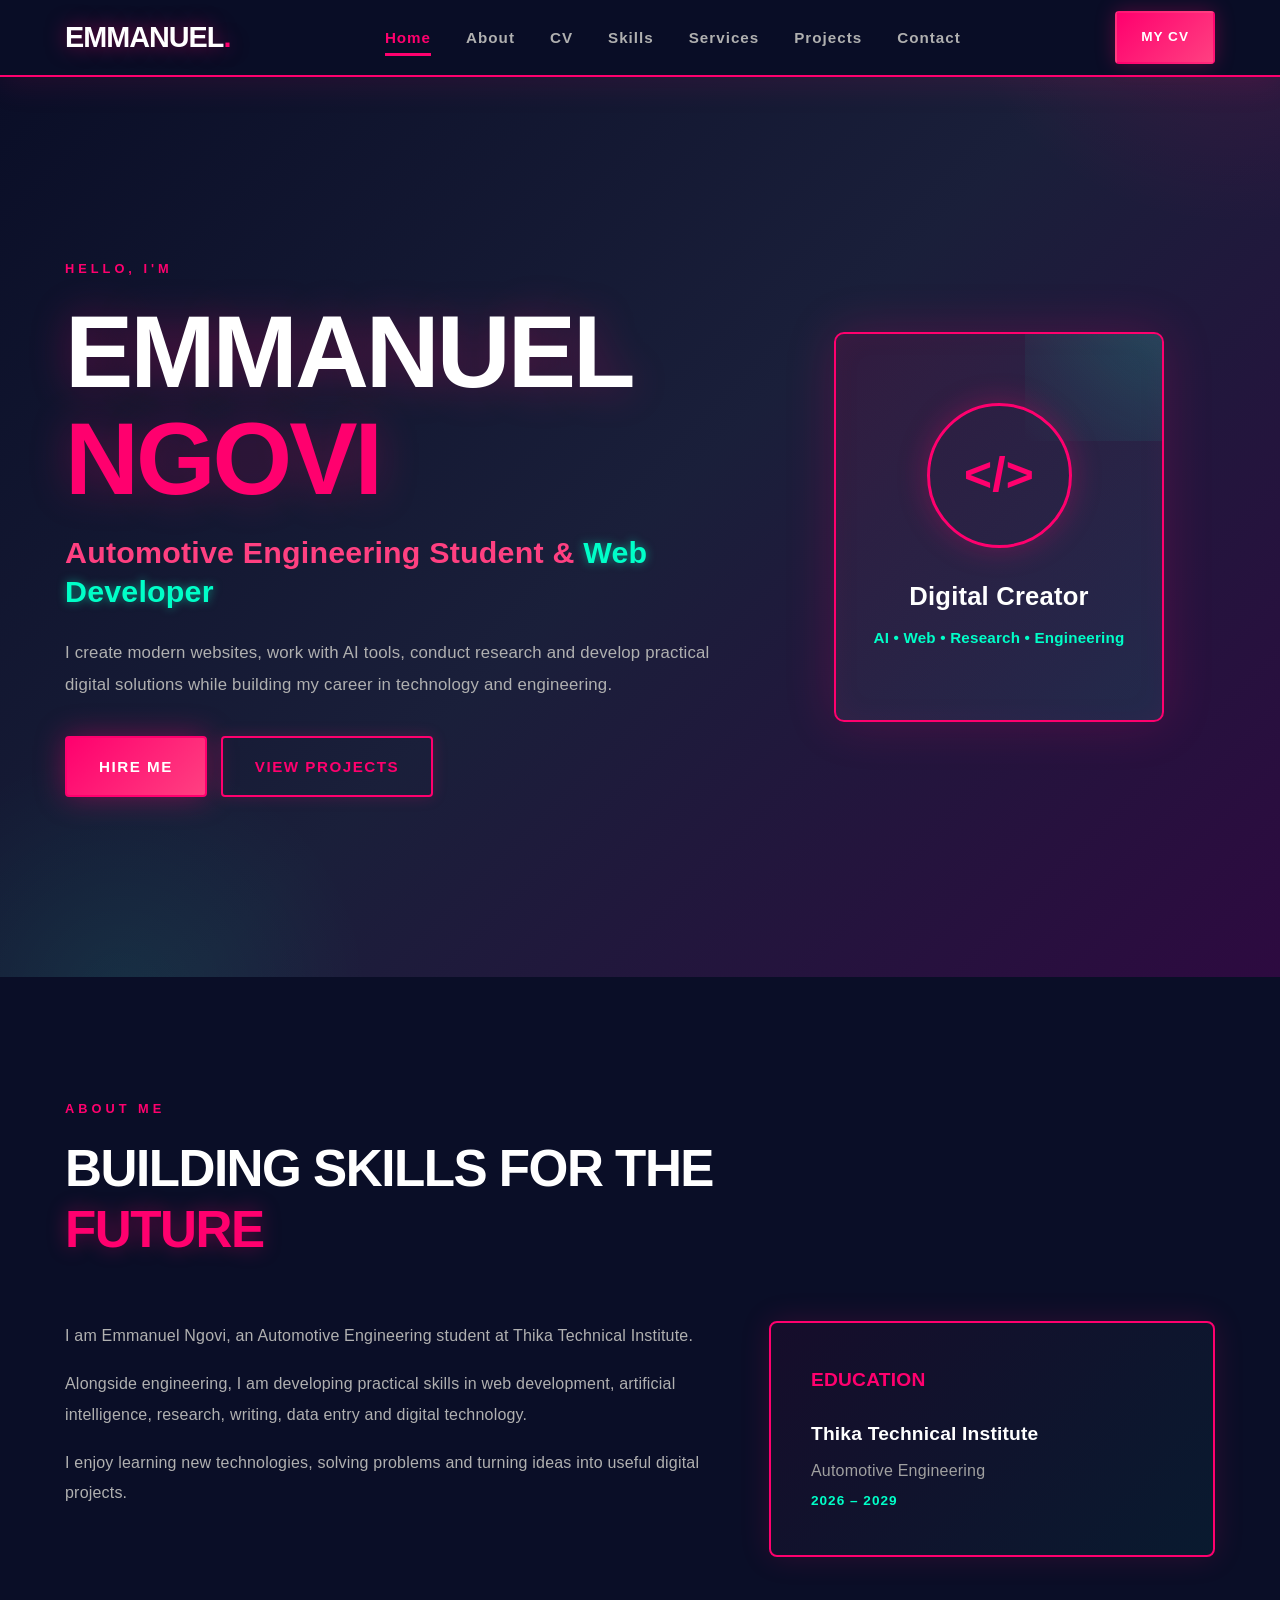
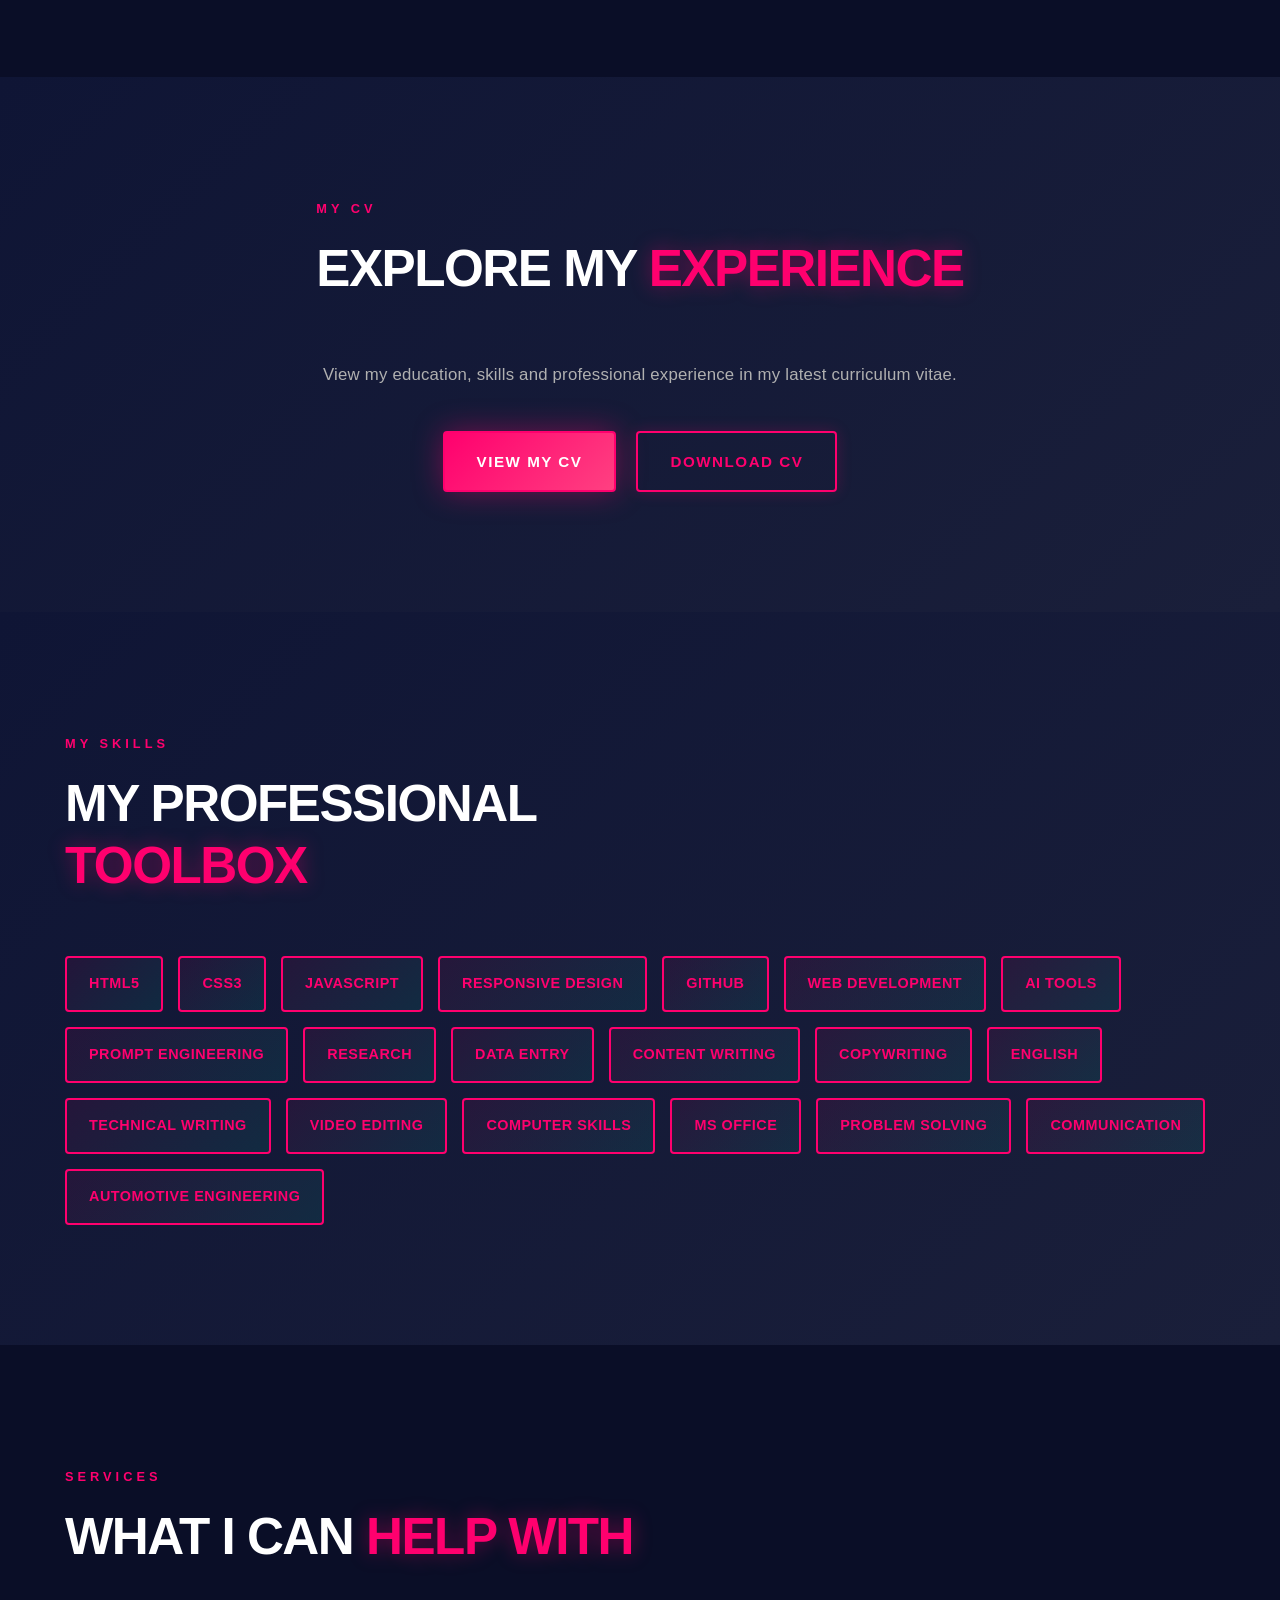
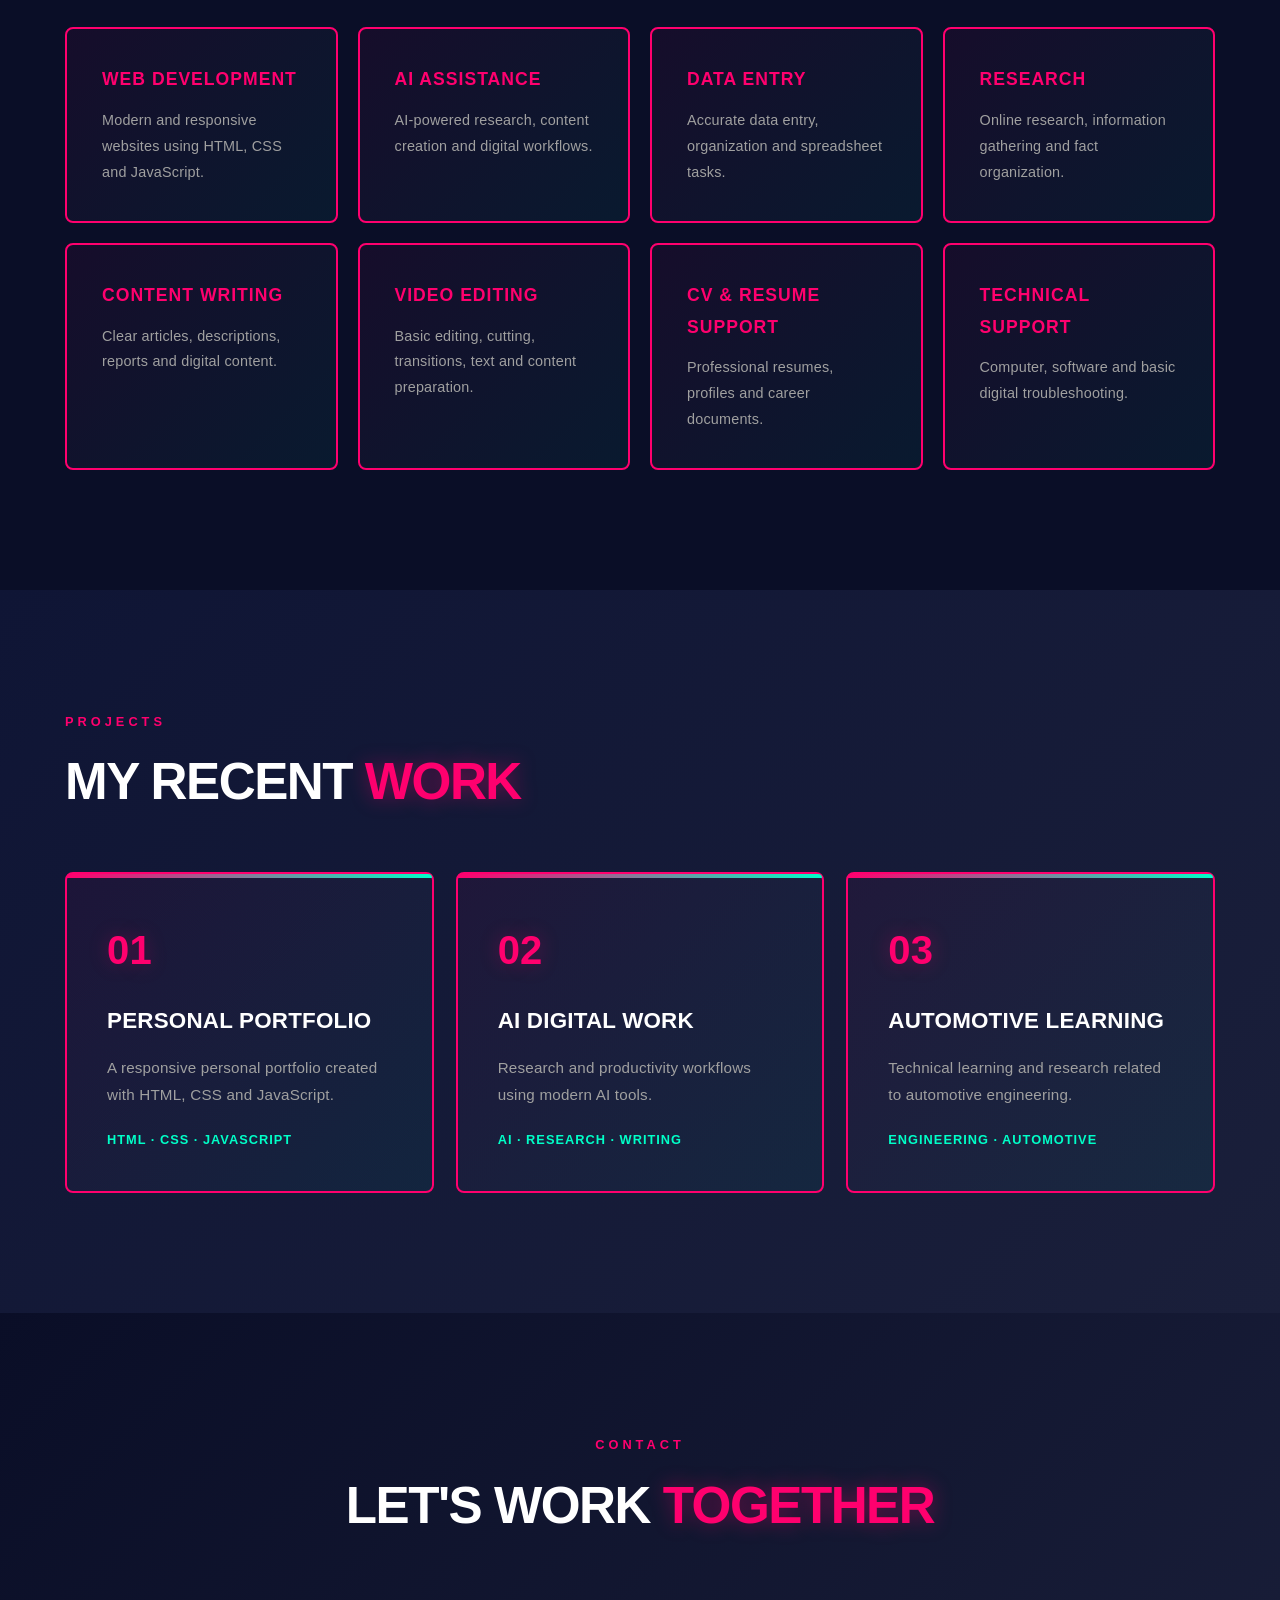
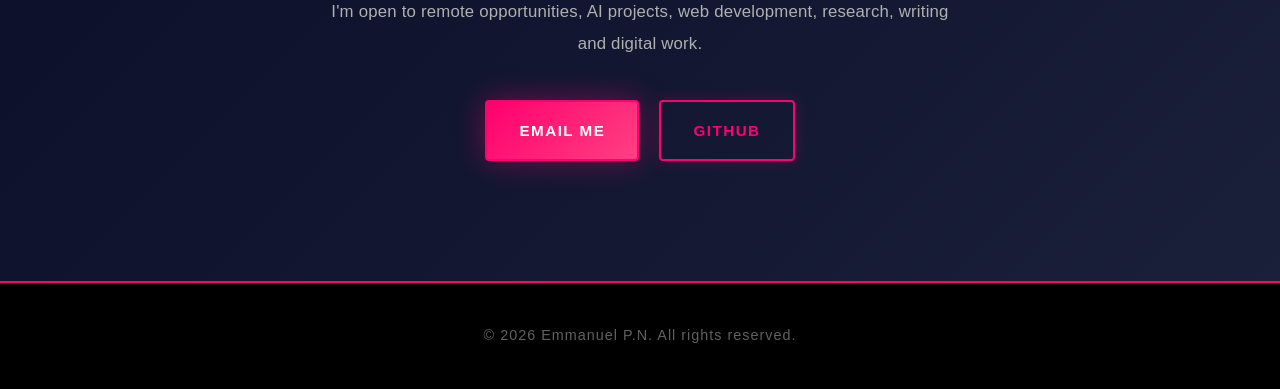
==== commit c4fa0e0b: "Add dedicated CV section and navigation links" ====
--- a/index.html
+++ b/index.html
@@ -31,13 +31,14 @@
             <nav class="nav-links">
                 <a href="#home">Home</a>
                 <a href="#about">About</a>
+                <a href="#cv">CV</a>
                 <a href="#skills">Skills</a>
                 <a href="#services">Services</a>
                 <a href="#projects">Projects</a>
                 <a href="#contact">Contact</a>
             </nav>
 
-            <a href="CV.pdf" class="nav-button" target="_blank">
+            <a href="Emmanuel_Ngovi_CV-2.pdf" class="nav-button" target="_blank" rel="noopener">
                 My CV
             </a>
 
@@ -165,6 +166,50 @@
                     </span>
 
                 </div>
+
+            </div>
+
+        </div>
+
+    </section>
+
+
+    <!-- CV -->
+    <section id="cv" class="section gray-section">
+
+        <div class="container contact-container">
+
+            <div class="section-heading">
+
+                <p class="small-title">
+                    MY CV
+                </p>
+
+                <h2>
+                    Explore my <span>experience</span>
+                </h2>
+
+            </div>
+
+            <p class="contact-text">
+                View my education, skills and professional experience in my
+                latest curriculum vitae.
+            </p>
+
+            <div class="contact-buttons">
+
+                <a href="Emmanuel_Ngovi_CV-2.pdf"
+                   class="button primary"
+                   target="_blank"
+                   rel="noopener">
+                    View My CV
+                </a>
+
+                <a href="Emmanuel_Ngovi_CV-2.pdf"
+                   class="button secondary"
+                   download>
+                    Download CV
+                </a>
 
             </div>
 
@@ -401,7 +446,7 @@
 
             <div class="contact-buttons">
 
-                <a href="mailto:your-panyah65@gmail.com"
+                <a href="mailto:panyah65@gmail.com"
                    class="button primary"
                    id="email-btn">
                     Email Me
@@ -409,6 +454,7 @@
 
                 <a href="https://github.com/2emma5"
                    target="_blank"
+                   rel="noopener"
                    class="button secondary"
                    id="github-btn">
                     GitHub
@@ -438,4 +484,4 @@
     <script src="script.js"></script>
 
 </body>
-</html>+</html>
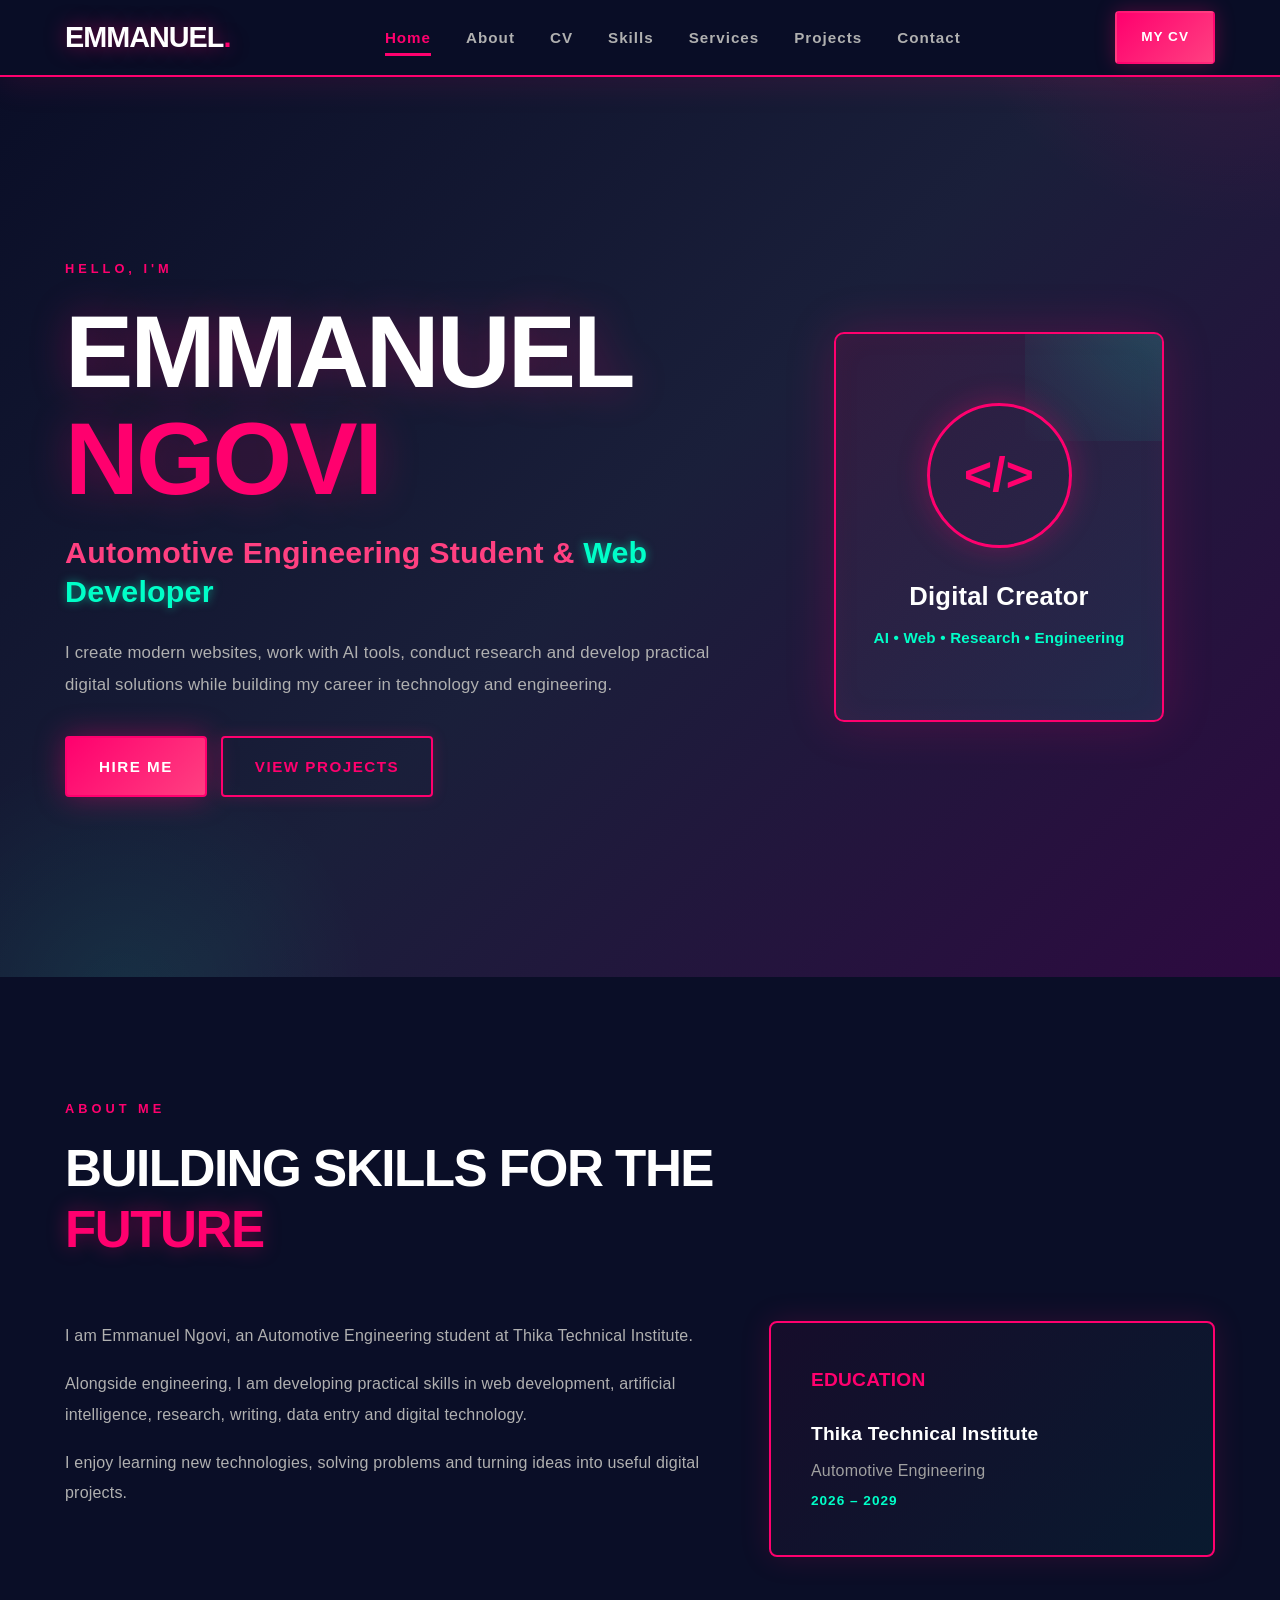
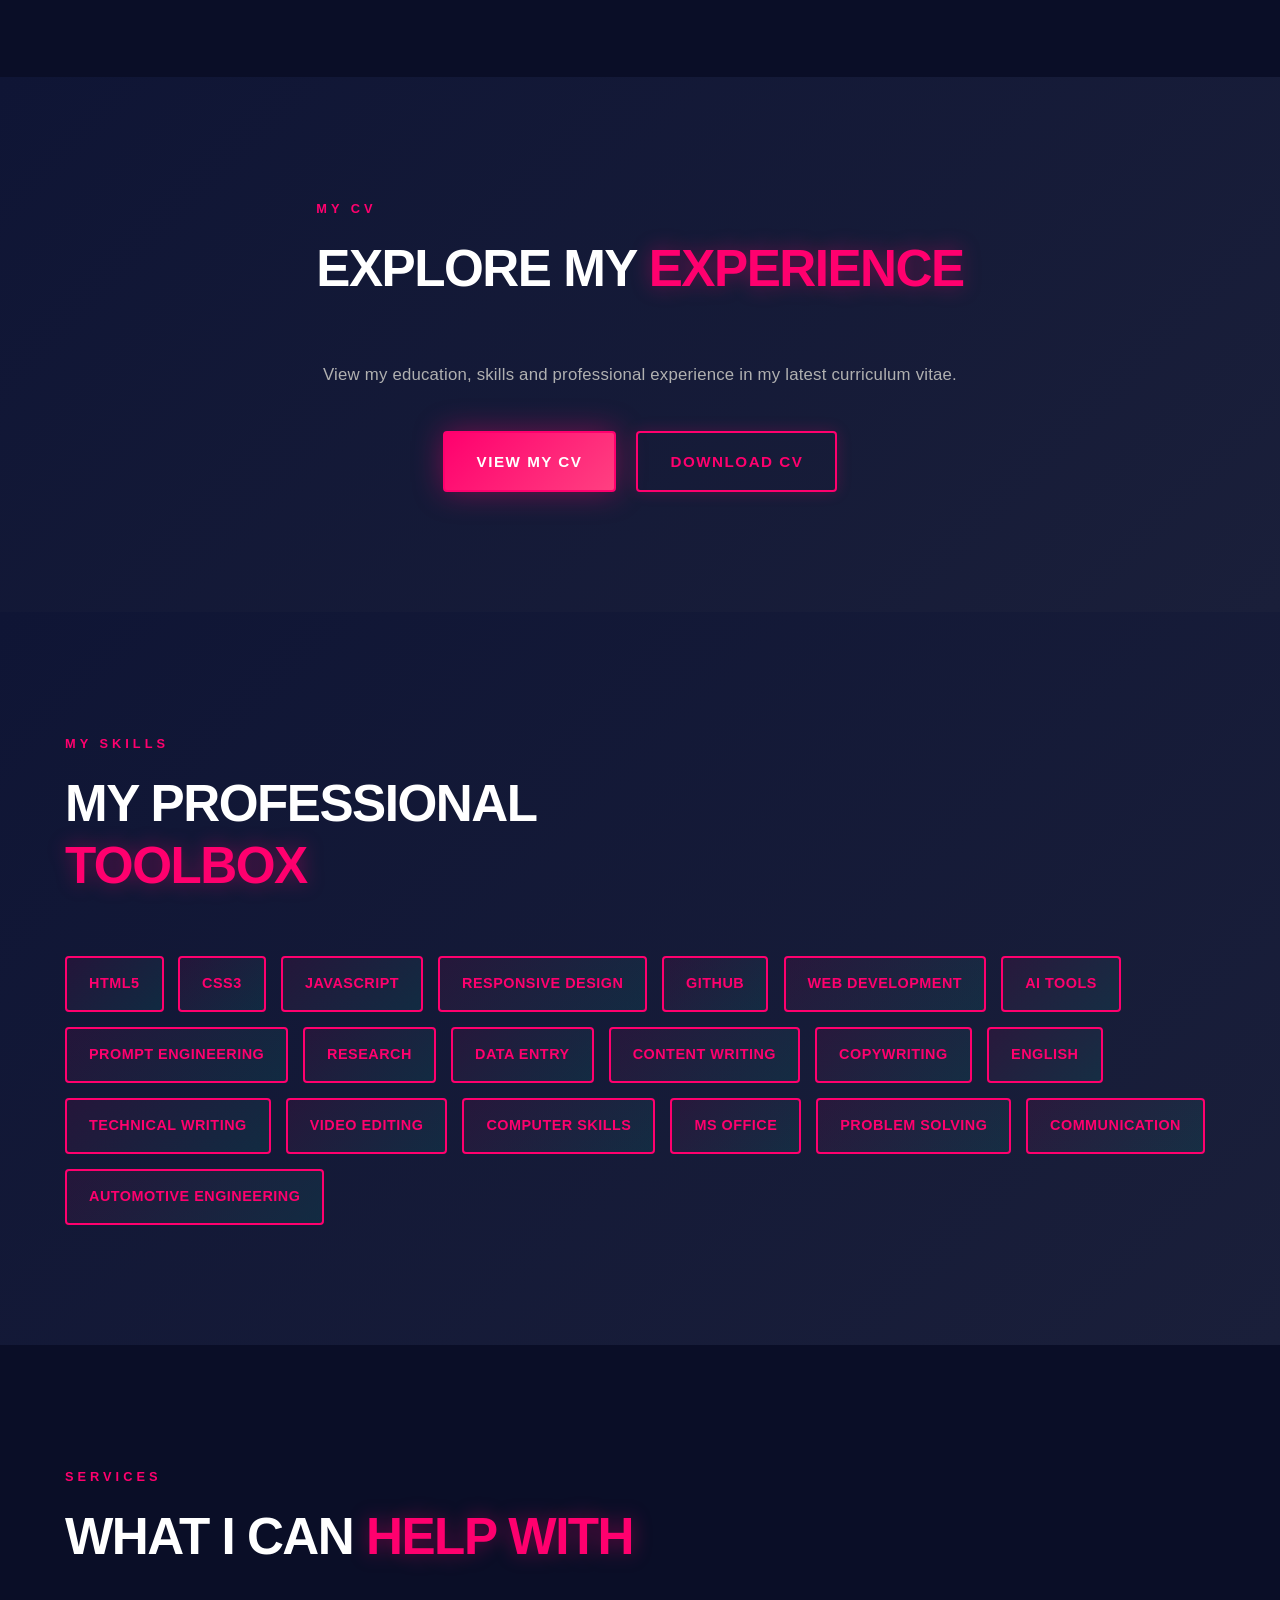
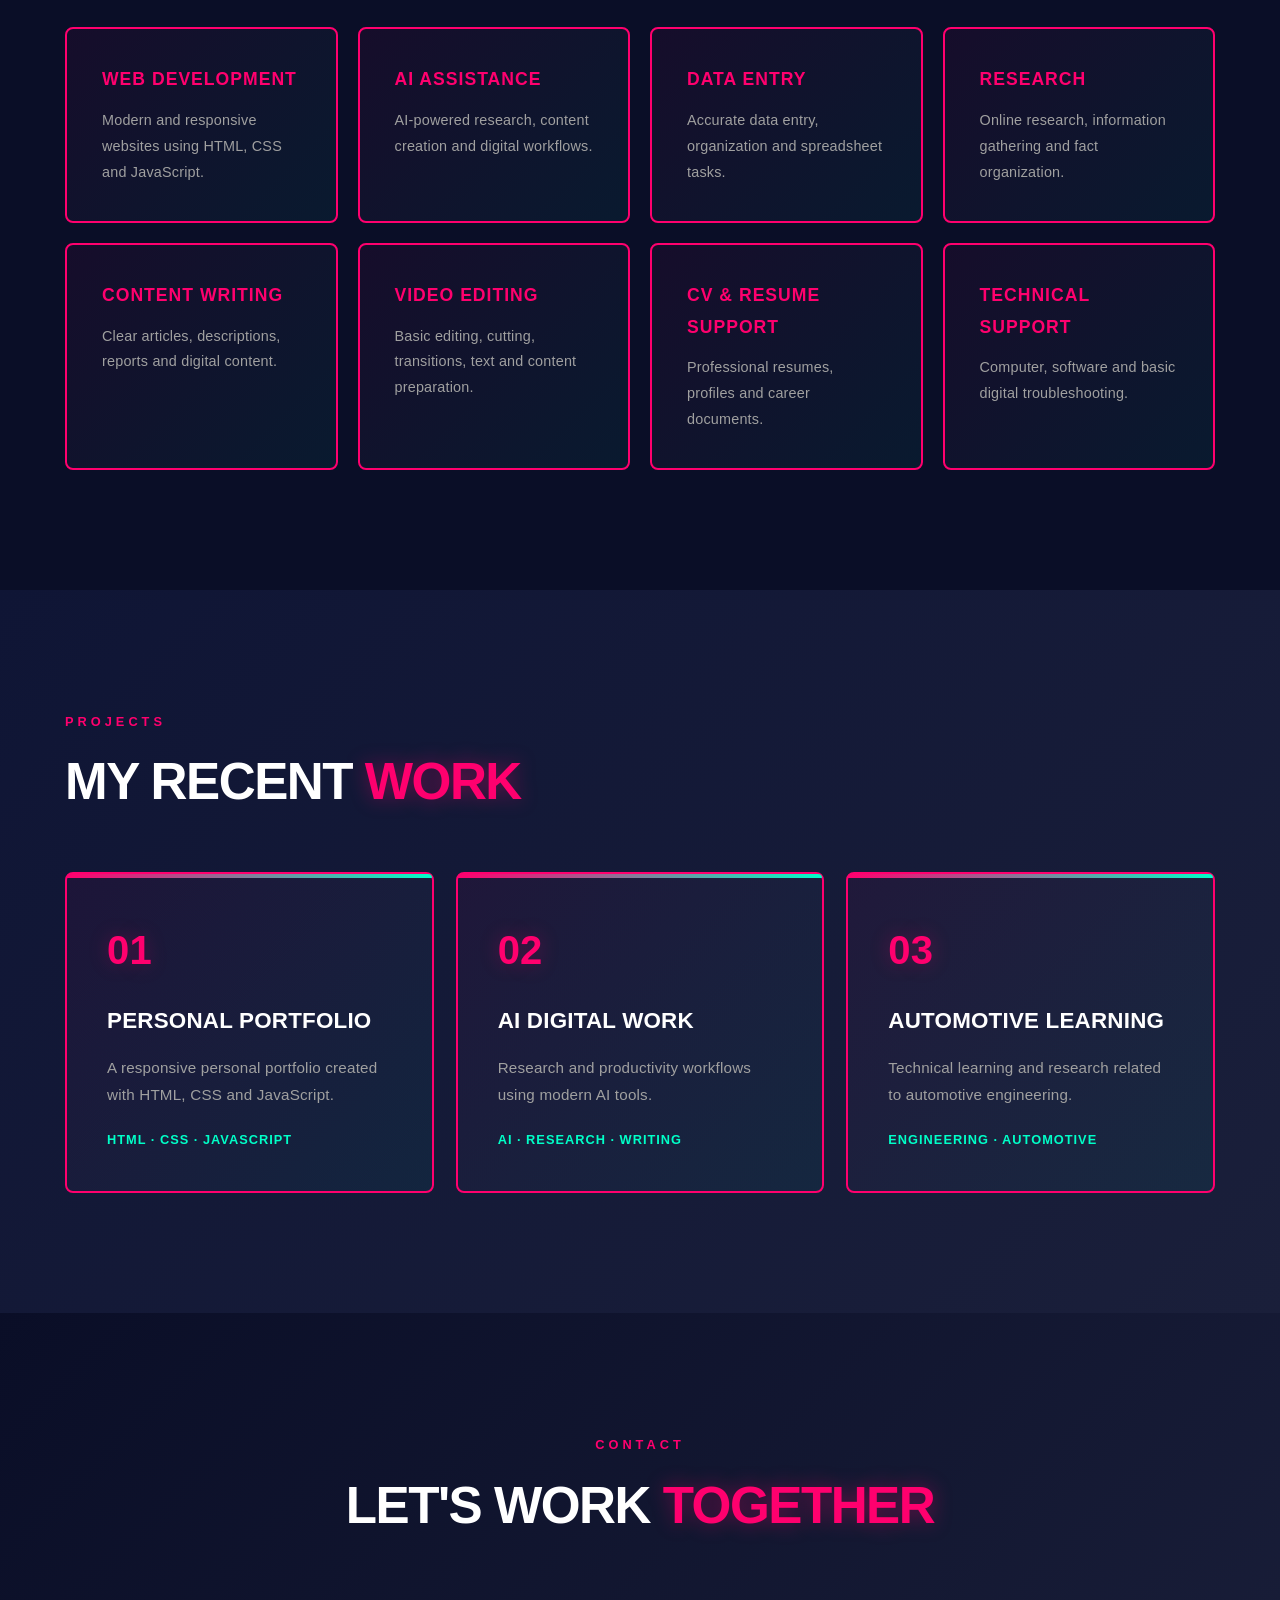
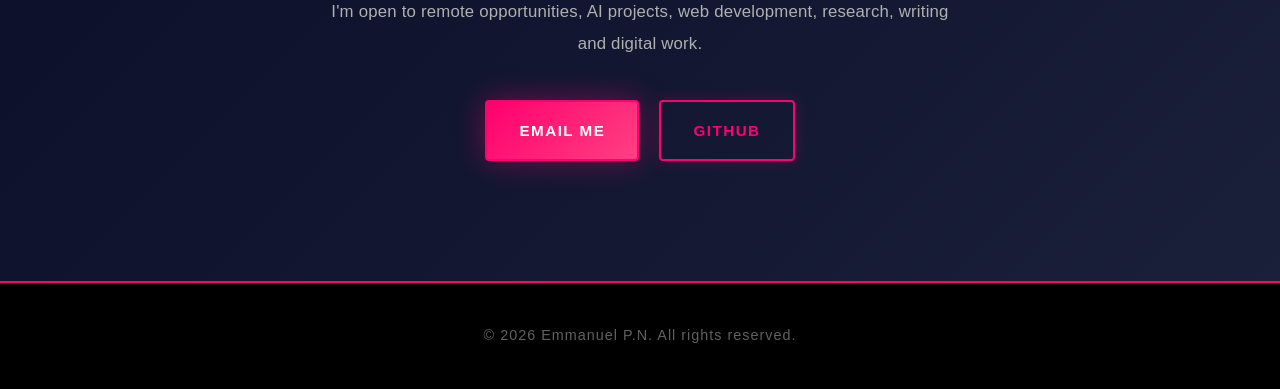
==== commit 37d3fabe: "Update portfolio CV links to point to the new resume page" ====
--- a/index.html
+++ b/index.html
@@ -31,14 +31,14 @@
             <nav class="nav-links">
                 <a href="#home">Home</a>
                 <a href="#about">About</a>
-                <a href="#cv">CV</a>
+                <a href="cv.html">CV</a>
                 <a href="#skills">Skills</a>
                 <a href="#services">Services</a>
                 <a href="#projects">Projects</a>
                 <a href="#contact">Contact</a>
             </nav>
 
-            <a href="Emmanuel_Ngovi_CV-2.pdf" class="nav-button" target="_blank" rel="noopener">
+            <a href="cv.html" class="nav-button" target="_blank" rel="noopener">
                 My CV
             </a>
 
@@ -198,14 +198,14 @@
 
             <div class="contact-buttons">
 
-                <a href="Emmanuel_Ngovi_CV-2.pdf"
+                <a href="cv.html"
                    class="button primary"
                    target="_blank"
                    rel="noopener">
                     View My CV
                 </a>
 
-                <a href="Emmanuel_Ngovi_CV-2.pdf"
+                <a href="cv.html"
                    class="button secondary"
                    download>
                     Download CV
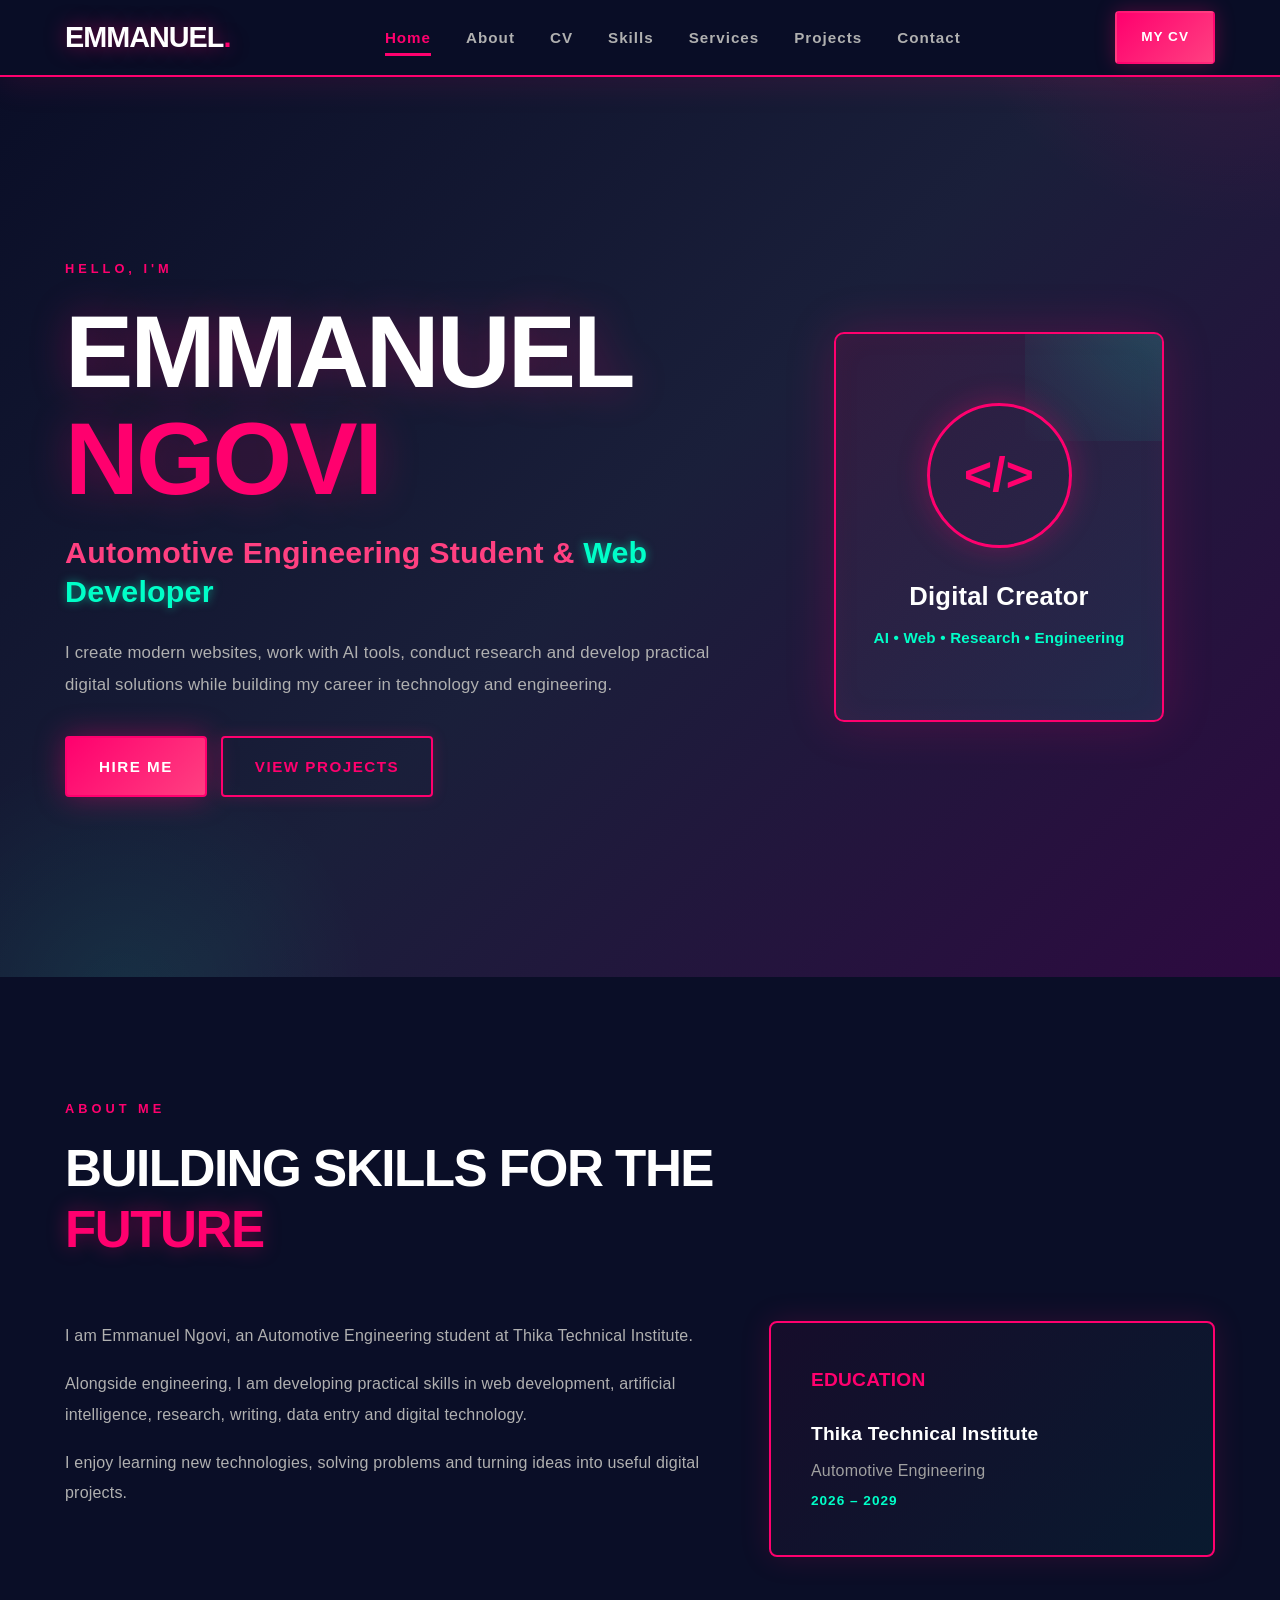
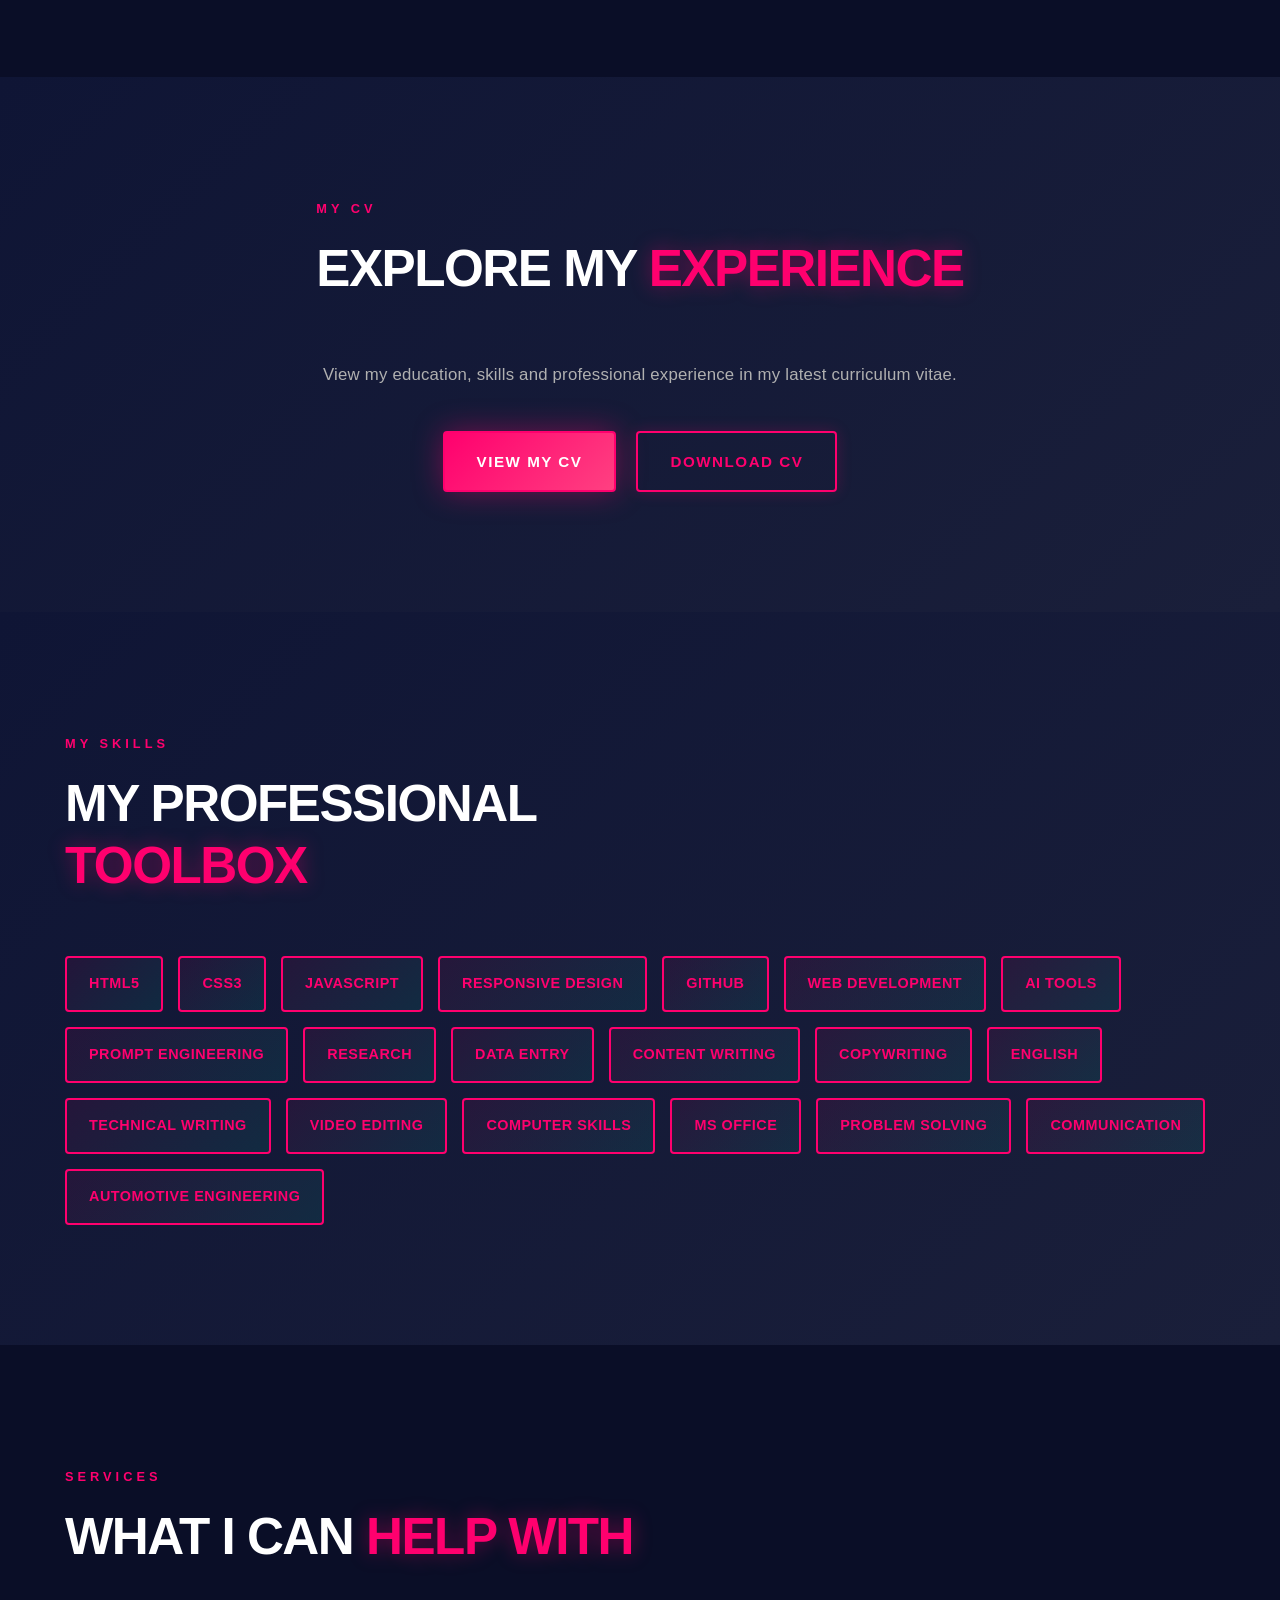
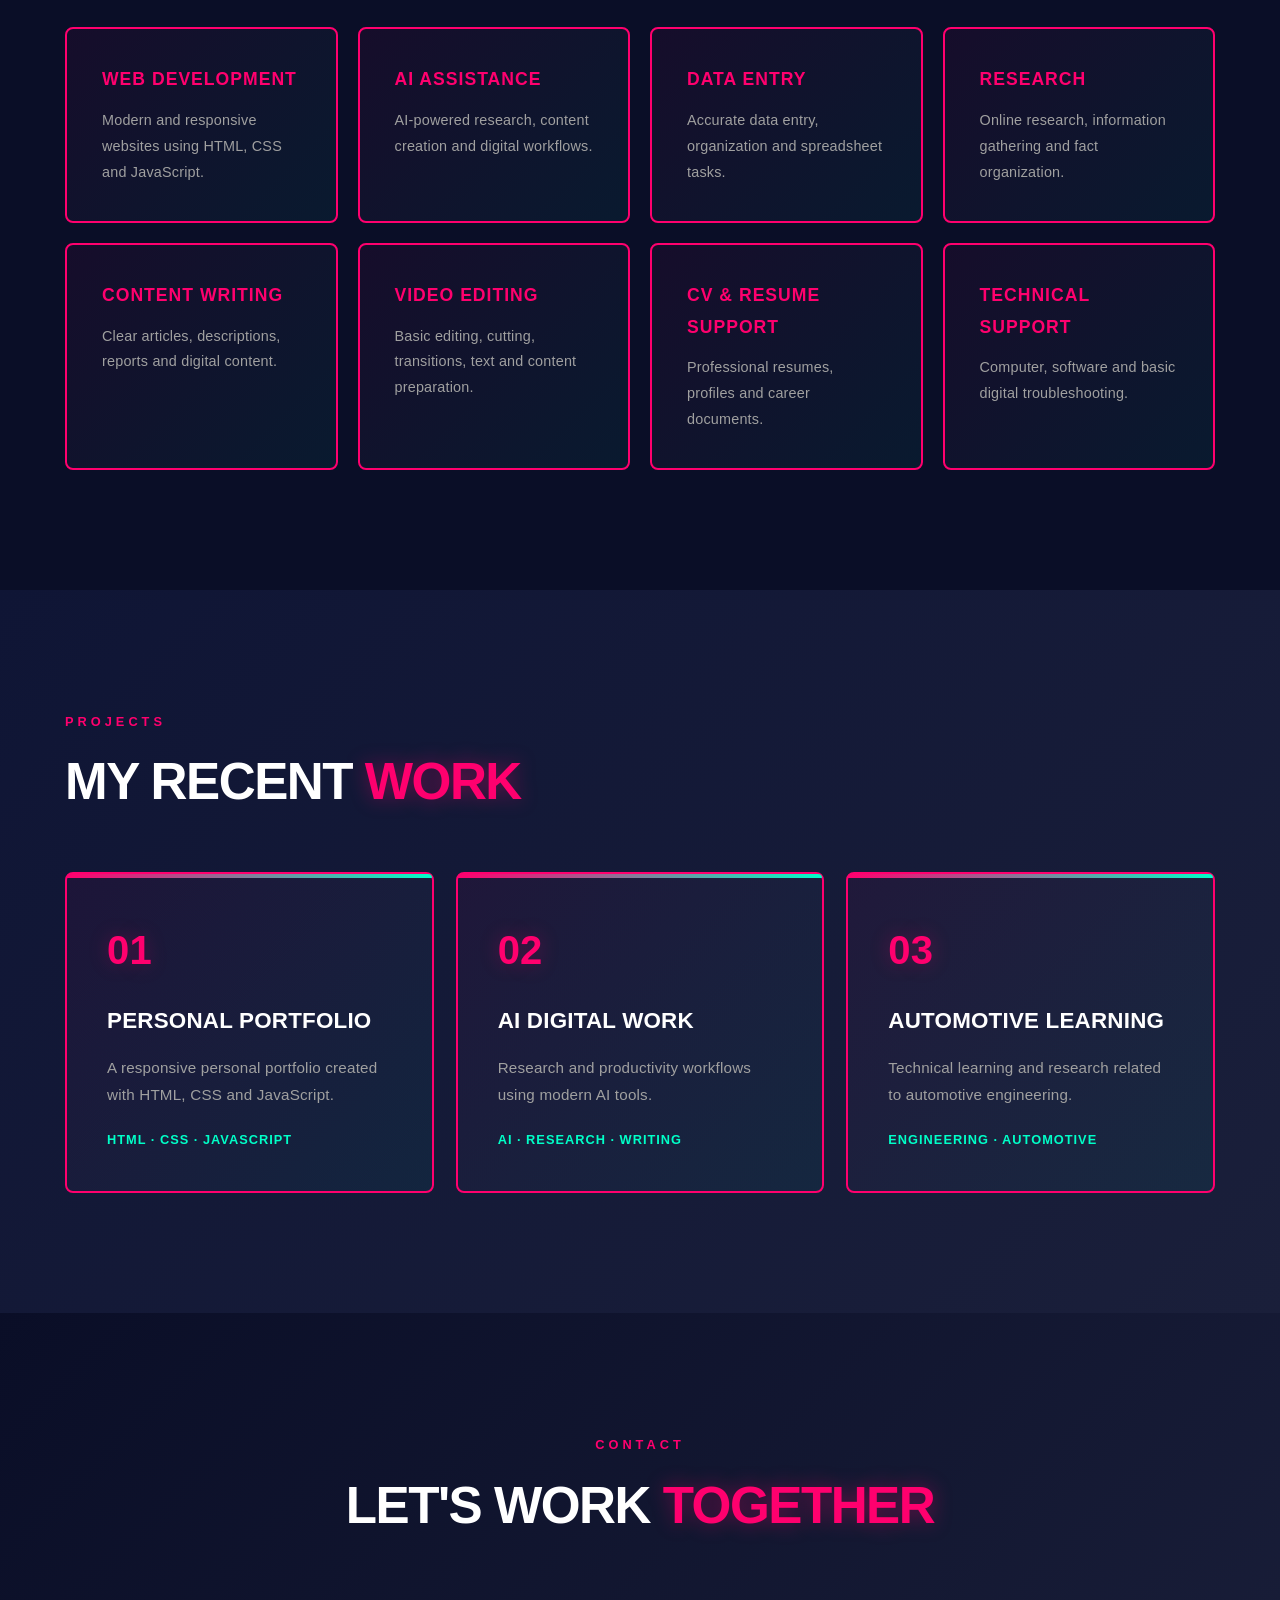
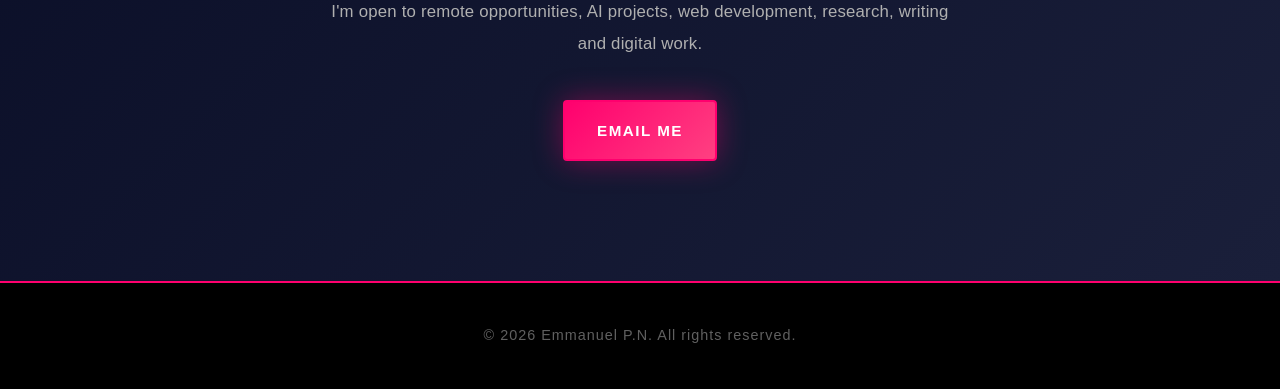
==== commit 40db4fe8: "Remove GitHub option from portfolio contact section" ====
--- a/index.html
+++ b/index.html
@@ -3,31 +3,18 @@
 <head>
     <meta charset="UTF-8">
     <meta name="viewport" content="width=device-width, initial-scale=1.0">
-
     <title>Emmanuel P.N | Portfolio</title>
-
-    <meta name="description"
-          content="Emmanuel.P.N - Automotive Engineering student, Web Developer, AI and Digital Professional.">
-
+    <meta name="description" content="Emmanuel.P.N - Automotive Engineering student, Web Developer, AI and Digital Professional.">
     <link rel="stylesheet" href="style.css">
 </head>
-
 <body>
-
     <!-- NAVIGATION -->
     <header class="navbar">
         <div class="container nav-container">
-
-            <a href="#home" class="logo">
-                Emmanuel<span>.</span>
-            </a>
-
+            <a href="#home" class="logo">Emmanuel<span>.</span></a>
             <button class="menu-toggle">
-                <span></span>
-                <span></span>
-                <span></span>
+                <span></span><span></span><span></span>
             </button>
-
             <nav class="nav-links">
                 <a href="#home">Home</a>
                 <a href="#about">About</a>
@@ -37,451 +24,138 @@
                 <a href="#projects">Projects</a>
                 <a href="#contact">Contact</a>
             </nav>
-
-            <a href="cv.html" class="nav-button" target="_blank" rel="noopener">
-                My CV
-            </a>
-
+            <a href="cv.html" class="nav-button" target="_blank" rel="noopener">My CV</a>
         </div>
     </header>
 
-
     <!-- HERO -->
     <section id="home" class="hero">
-
         <div class="container hero-content">
-
             <div class="hero-text">
-
-                <p class="small-title">
-                    HELLO, I'M
-                </p>
-
-                <h1>
-                    Emmanuel <span>Ngovi</span>
-                </h1>
-
-                <h2>
-                    Automotive Engineering Student &
-                    <span id="typing-text">Web Developer</span>
-                </h2>
-
-                <p class="hero-description">
-                    I create modern websites, work with AI tools,
-                    conduct research and develop practical digital
-                    solutions while building my career in technology
-                    and engineering.
-                </p>
-
+                <p class="small-title">HELLO, I'M</p>
+                <h1>Emmanuel <span>Ngovi</span></h1>
+                <h2>Automotive Engineering Student & <span id="typing-text">Web Developer</span></h2>
+                <p class="hero-description">I create modern websites, work with AI tools, conduct research and develop practical digital solutions while building my career in technology and engineering.</p>
                 <div class="hero-buttons">
-
-                    <a href="#contact" class="button primary">
-                        Hire Me
-                    </a>
-
-                    <a href="#projects" class="button secondary">
-                        View Projects
-                    </a>
-
+                    <a href="#contact" class="button primary">Hire Me</a>
+                    <a href="#projects" class="button secondary">View Projects</a>
                 </div>
-
             </div>
-
             <div class="hero-image">
-
                 <div class="image-card">
-
-                    <div class="code-symbol">
-                        &lt;/&gt;
-                    </div>
-
+                    <div class="code-symbol">&lt;/&gt;</div>
                     <h3>Digital Creator</h3>
-
-                    <p>
-                        AI • Web • Research • Engineering
-                    </p>
-
+                    <p>AI • Web • Research • Engineering</p>
                 </div>
-
             </div>
-
         </div>
-
     </section>
-
 
     <!-- ABOUT -->
     <section id="about" class="section">
-
         <div class="container">
-
             <div class="section-heading">
-
-                <p class="small-title">
-                    ABOUT ME
-                </p>
-
-                <h2>
-                    Building skills for the <span>future</span>
-                </h2>
-
+                <p class="small-title">ABOUT ME</p>
+                <h2>Building skills for the <span>future</span></h2>
             </div>
-
             <div class="about-grid">
-
                 <div class="about-text">
-
-                    <p>
-                        I am Emmanuel Ngovi, an Automotive Engineering
-                        student at Thika Technical Institute.
-                    </p>
-
-                    <p>
-                        Alongside engineering, I am developing practical
-                        skills in web development, artificial intelligence,
-                        research, writing, data entry and digital technology.
-                    </p>
-
-                    <p>
-                        I enjoy learning new technologies, solving problems
-                        and turning ideas into useful digital projects.
-                    </p>
-
+                    <p>I am Emmanuel Ngovi, an Automotive Engineering student at Thika Technical Institute.</p>
+                    <p>Alongside engineering, I am developing practical skills in web development, artificial intelligence, research, writing, data entry and digital technology.</p>
+                    <p>I enjoy learning new technologies, solving problems and turning ideas into useful digital projects.</p>
                 </div>
-
                 <div class="about-card">
-
                     <h3>Education</h3>
-
-                    <h4>
-                        Thika Technical Institute
-                    </h4>
-
-                    <p>
-                        Automotive Engineering
-                    </p>
-
-                    <span>
-                        2026 – 2029
-                    </span>
-
+                    <h4>Thika Technical Institute</h4>
+                    <p>Automotive Engineering</p>
+                    <span>2026 – 2029</span>
                 </div>
-
             </div>
-
         </div>
-
     </section>
-
 
     <!-- CV -->
     <section id="cv" class="section gray-section">
-
         <div class="container contact-container">
-
             <div class="section-heading">
-
-                <p class="small-title">
-                    MY CV
-                </p>
-
-                <h2>
-                    Explore my <span>experience</span>
-                </h2>
-
+                <p class="small-title">MY CV</p>
+                <h2>Explore my <span>experience</span></h2>
             </div>
-
-            <p class="contact-text">
-                View my education, skills and professional experience in my
-                latest curriculum vitae.
-            </p>
-
+            <p class="contact-text">View my education, skills and professional experience in my latest curriculum vitae.</p>
             <div class="contact-buttons">
-
-                <a href="cv.html"
-                   class="button primary"
-                   target="_blank"
-                   rel="noopener">
-                    View My CV
-                </a>
-
-                <a href="cv.html"
-                   class="button secondary"
-                   download>
-                    Download CV
-                </a>
-
+                <a href="cv.html" class="button primary" target="_blank" rel="noopener">View My CV</a>
+                <a href="cv.html" class="button secondary" download>Download CV</a>
             </div>
-
         </div>
-
     </section>
-
 
     <!-- SKILLS -->
     <section id="skills" class="section gray-section">
-
         <div class="container">
-
             <div class="section-heading">
-
-                <p class="small-title">
-                    MY SKILLS
-                </p>
-
-                <h2>
-                    My professional <span>toolbox</span>
-                </h2>
-
+                <p class="small-title">MY SKILLS</p>
+                <h2>My professional <span>toolbox</span></h2>
             </div>
-
             <div class="skills-grid">
-
-                <div class="skill">HTML5</div>
-                <div class="skill">CSS3</div>
-                <div class="skill">JavaScript</div>
-                <div class="skill">Responsive Design</div>
-                <div class="skill">GitHub</div>
-                <div class="skill">Web Development</div>
-                <div class="skill">AI Tools</div>
-                <div class="skill">Prompt Engineering</div>
-                <div class="skill">Research</div>
-                <div class="skill">Data Entry</div>
-                <div class="skill">Content Writing</div>
-                <div class="skill">Copywriting</div>
-                <div class="skill">English</div>
-                <div class="skill">Technical Writing</div>
-                <div class="skill">Video Editing</div>
-                <div class="skill">Computer Skills</div>
-                <div class="skill">MS Office</div>
-                <div class="skill">Problem Solving</div>
-                <div class="skill">Communication</div>
-                <div class="skill">Automotive Engineering</div>
-
+                <div class="skill">HTML5</div><div class="skill">CSS3</div><div class="skill">JavaScript</div><div class="skill">Responsive Design</div><div class="skill">GitHub</div><div class="skill">Web Development</div><div class="skill">AI Tools</div><div class="skill">Prompt Engineering</div><div class="skill">Research</div><div class="skill">Data Entry</div><div class="skill">Content Writing</div><div class="skill">Copywriting</div><div class="skill">English</div><div class="skill">Technical Writing</div><div class="skill">Video Editing</div><div class="skill">Computer Skills</div><div class="skill">MS Office</div><div class="skill">Problem Solving</div><div class="skill">Communication</div><div class="skill">Automotive Engineering</div>
             </div>
-
         </div>
-
     </section>
-
 
     <!-- SERVICES -->
     <section id="services" class="section">
-
         <div class="container">
-
             <div class="section-heading">
-
-                <p class="small-title">
-                    SERVICES
-                </p>
-
-                <h2>
-                    What I can <span>help with</span>
-                </h2>
-
+                <p class="small-title">SERVICES</p>
+                <h2>What I can <span>help with</span></h2>
             </div>
-
             <div class="services-grid">
-
-                <div class="service">
-                    <h3>Web Development</h3>
-                    <p>Modern and responsive websites using HTML, CSS and JavaScript.</p>
-                </div>
-
-                <div class="service">
-                    <h3>AI Assistance</h3>
-                    <p>AI-powered research, content creation and digital workflows.</p>
-                </div>
-
-                <div class="service">
-                    <h3>Data Entry</h3>
-                    <p>Accurate data entry, organization and spreadsheet tasks.</p>
-                </div>
-
-                <div class="service">
-                    <h3>Research</h3>
-                    <p>Online research, information gathering and fact organization.</p>
-                </div>
-
-                <div class="service">
-                    <h3>Content Writing</h3>
-                    <p>Clear articles, descriptions, reports and digital content.</p>
-                </div>
-
-                <div class="service">
-                    <h3>Video Editing</h3>
-                    <p>Basic editing, cutting, transitions, text and content preparation.</p>
-                </div>
-
-                <div class="service">
-                    <h3>CV & Resume Support</h3>
-                    <p>Professional resumes, profiles and career documents.</p>
-                </div>
-
-                <div class="service">
-                    <h3>Technical Support</h3>
-                    <p>Computer, software and basic digital troubleshooting.</p>
-                </div>
-
+                <div class="service"><h3>Web Development</h3><p>Modern and responsive websites using HTML, CSS and JavaScript.</p></div>
+                <div class="service"><h3>AI Assistance</h3><p>AI-powered research, content creation and digital workflows.</p></div>
+                <div class="service"><h3>Data Entry</h3><p>Accurate data entry, organization and spreadsheet tasks.</p></div>
+                <div class="service"><h3>Research</h3><p>Online research, information gathering and fact organization.</p></div>
+                <div class="service"><h3>Content Writing</h3><p>Clear articles, descriptions, reports and digital content.</p></div>
+                <div class="service"><h3>Video Editing</h3><p>Basic editing, cutting, transitions, text and content preparation.</p></div>
+                <div class="service"><h3>CV &amp; Resume Support</h3><p>Professional resumes, profiles and career documents.</p></div>
+                <div class="service"><h3>Technical Support</h3><p>Computer, software and basic digital troubleshooting.</p></div>
             </div>
-
         </div>
-
     </section>
-
 
     <!-- PROJECTS -->
     <section id="projects" class="section gray-section">
-
         <div class="container">
-
             <div class="section-heading">
-
-                <p class="small-title">
-                    PROJECTS
-                </p>
-
-                <h2>
-                    My recent <span>work</span>
-                </h2>
-
+                <p class="small-title">PROJECTS</p>
+                <h2>My recent <span>work</span></h2>
             </div>
-
             <div class="projects-grid">
-
-                <article class="project">
-
-                    <div class="project-number">
-                        01
-                    </div>
-
-                    <h3>
-                        Personal Portfolio
-                    </h3>
-
-                    <p>
-                        A responsive personal portfolio created with
-                        HTML, CSS and JavaScript.
-                    </p>
-
-                    <div class="project-tags">
-                        HTML · CSS · JavaScript
-                    </div>
-
-                </article>
-
-
-                <article class="project">
-
-                    <div class="project-number">
-                        02
-                    </div>
-
-                    <h3>
-                        AI Digital Work
-                    </h3>
-
-                    <p>
-                        Research and productivity workflows using
-                        modern AI tools.
-                    </p>
-
-                    <div class="project-tags">
-                        AI · Research · Writing
-                    </div>
-
-                </article>
-
-
-                <article class="project">
-
-                    <div class="project-number">
-                        03
-                    </div>
-
-                    <h3>
-                        Automotive Learning
-                    </h3>
-
-                    <p>
-                        Technical learning and research related to
-                        automotive engineering.
-                    </p>
-
-                    <div class="project-tags">
-                        Engineering · Automotive
-                    </div>
-
-                </article>
-
+                <article class="project"><div class="project-number">01</div><h3>Personal Portfolio</h3><p>A responsive personal portfolio created with HTML, CSS and JavaScript.</p><div class="project-tags">HTML · CSS · JavaScript</div></article>
+                <article class="project"><div class="project-number">02</div><h3>AI Digital Work</h3><p>Research and productivity workflows using modern AI tools.</p><div class="project-tags">AI · Research · Writing</div></article>
+                <article class="project"><div class="project-number">03</div><h3>Automotive Learning</h3><p>Technical learning and research related to automotive engineering.</p><div class="project-tags">Engineering · Automotive</div></article>
             </div>
-
         </div>
-
     </section>
-
 
     <!-- CONTACT -->
     <section id="contact" class="section contact-section">
-
         <div class="container contact-container">
-
             <div class="section-heading">
-
-                <p class="small-title">
-                    CONTACT
-                </p>
-
-                <h2>
-                    Let's work <span>together</span>
-                </h2>
-
+                <p class="small-title">CONTACT</p>
+                <h2>Let's work <span>together</span></h2>
             </div>
-
-            <p class="contact-text">
-                I'm open to remote opportunities, AI projects,
-                web development, research, writing and digital work.
-            </p>
-
+            <p class="contact-text">I'm open to remote opportunities, AI projects, web development, research, writing and digital work.</p>
             <div class="contact-buttons">
-
-                <a href="mailto:panyah65@gmail.com"
-                   class="button primary"
-                   id="email-btn">
-                    Email Me
-                </a>
-
-                <a href="https://github.com/2emma5"
-                   target="_blank"
-                   rel="noopener"
-                   class="button secondary"
-                   id="github-btn">
-                    GitHub
-                </a>
-
+                <a href="mailto:panyah65@gmail.com" class="button primary" id="email-btn">Email Me</a>
             </div>
-
         </div>
-
     </section>
-
 
     <!-- FOOTER -->
     <footer>
-
-        <div class="container">
-
-            <p>
-                © <span id="year">2026</span> Emmanuel P.N. All rights reserved.
-            </p>
-
-        </div>
-
+        <div class="container"><p>© <span id="year">2026</span> Emmanuel P.N. All rights reserved.</p></div>
     </footer>
 
-
     <script src="script.js"></script>
-
 </body>
 </html>
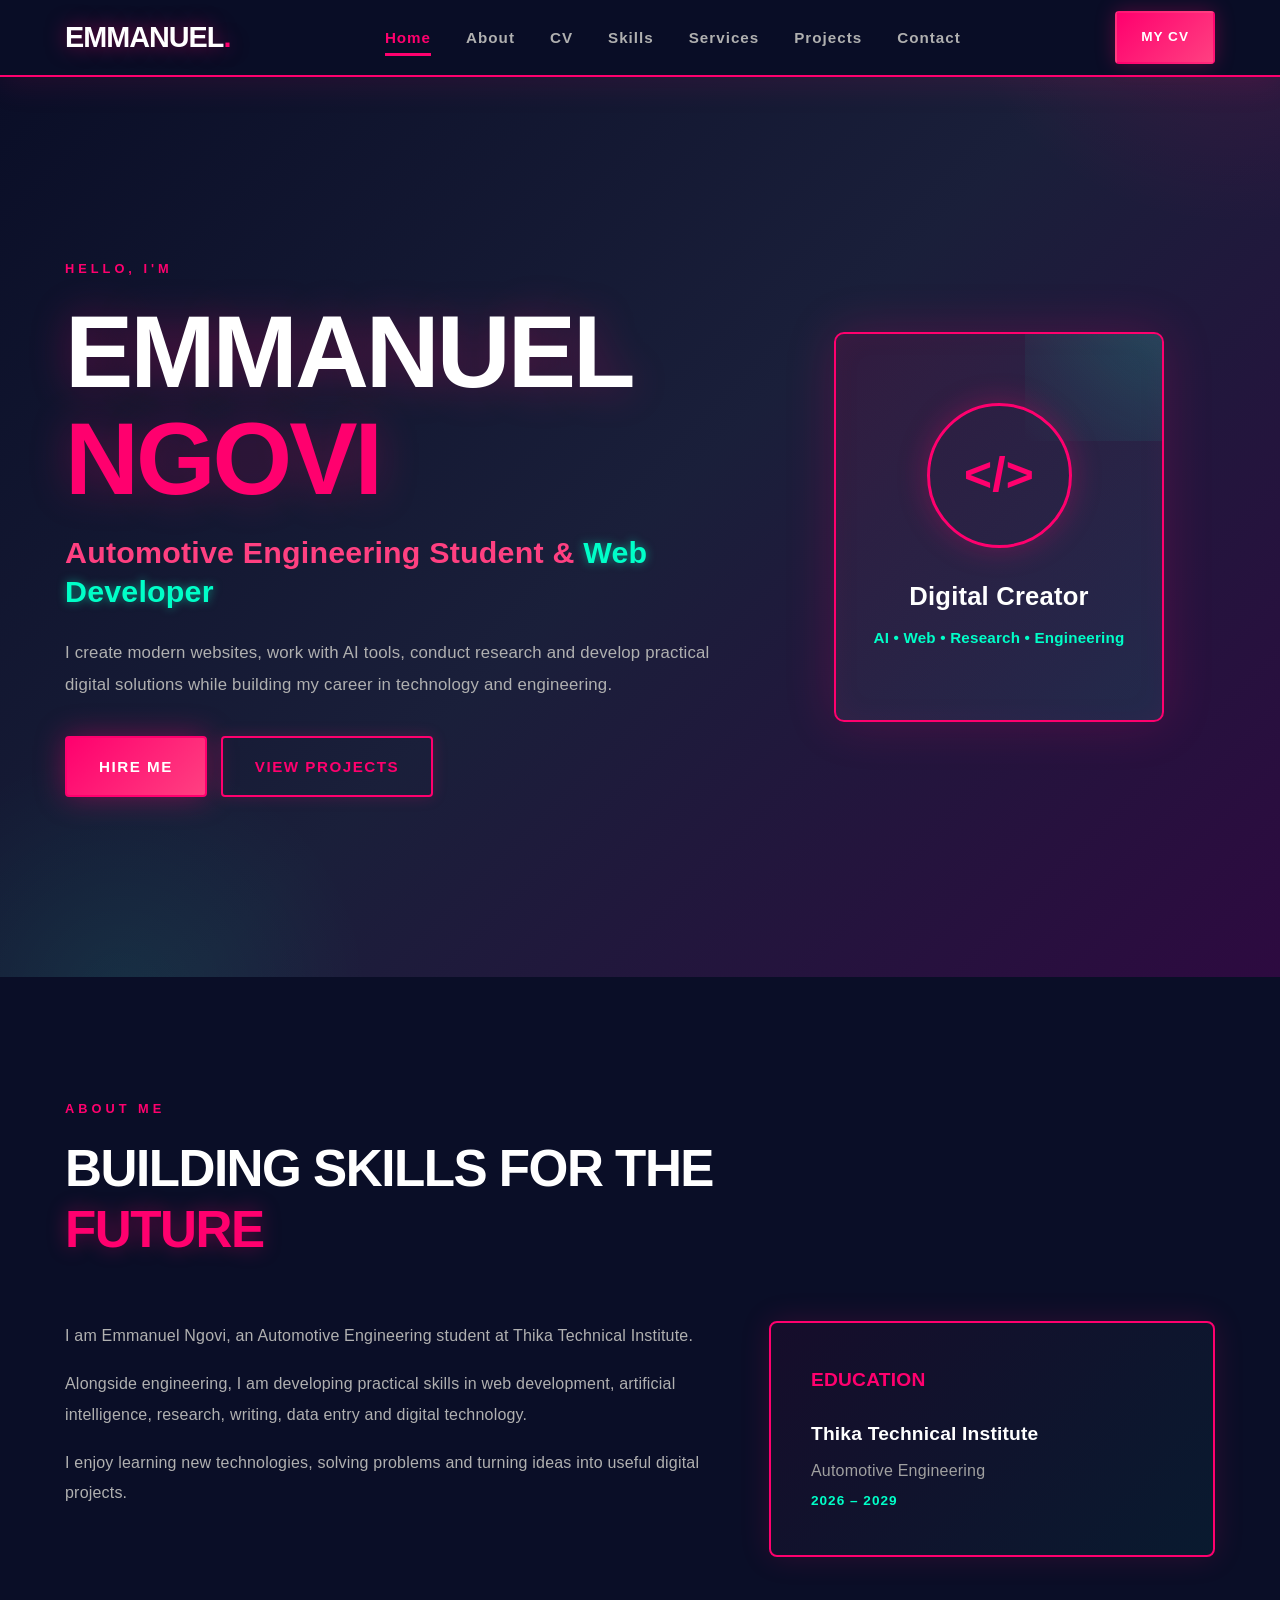
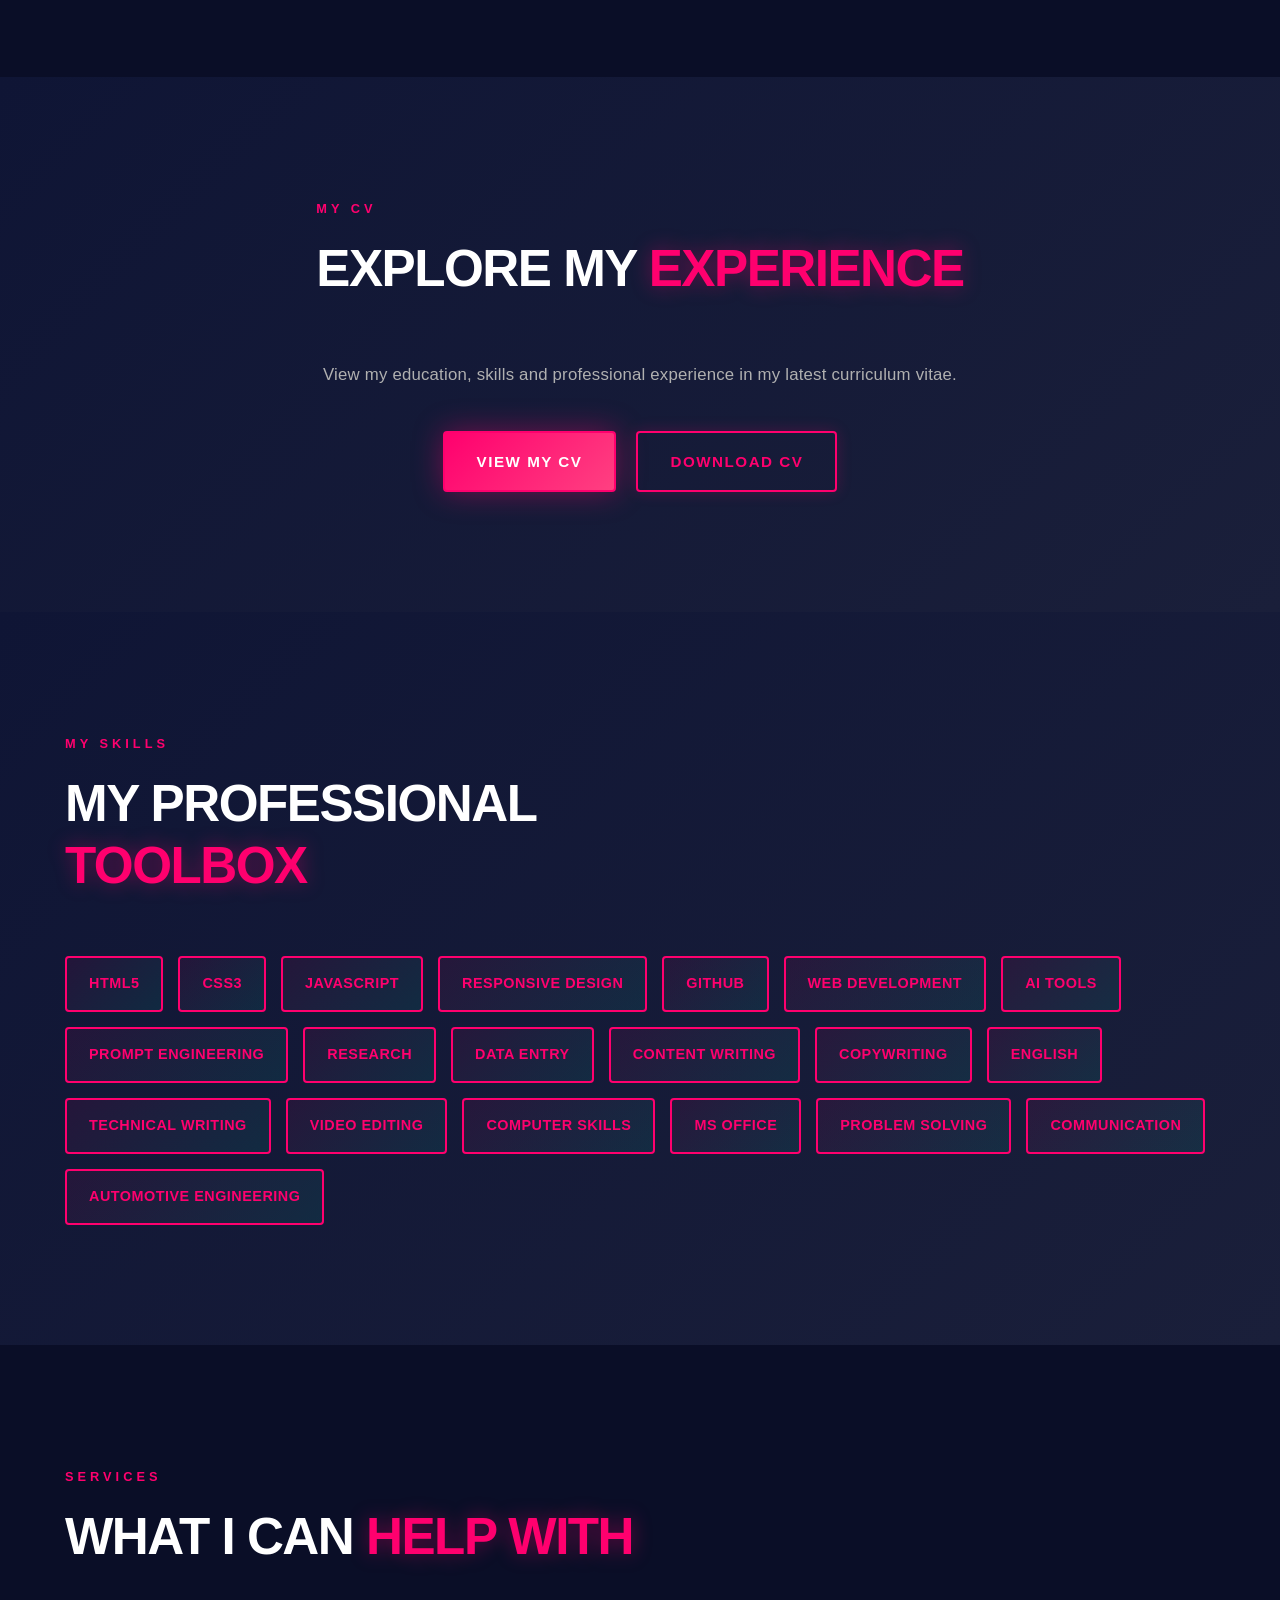
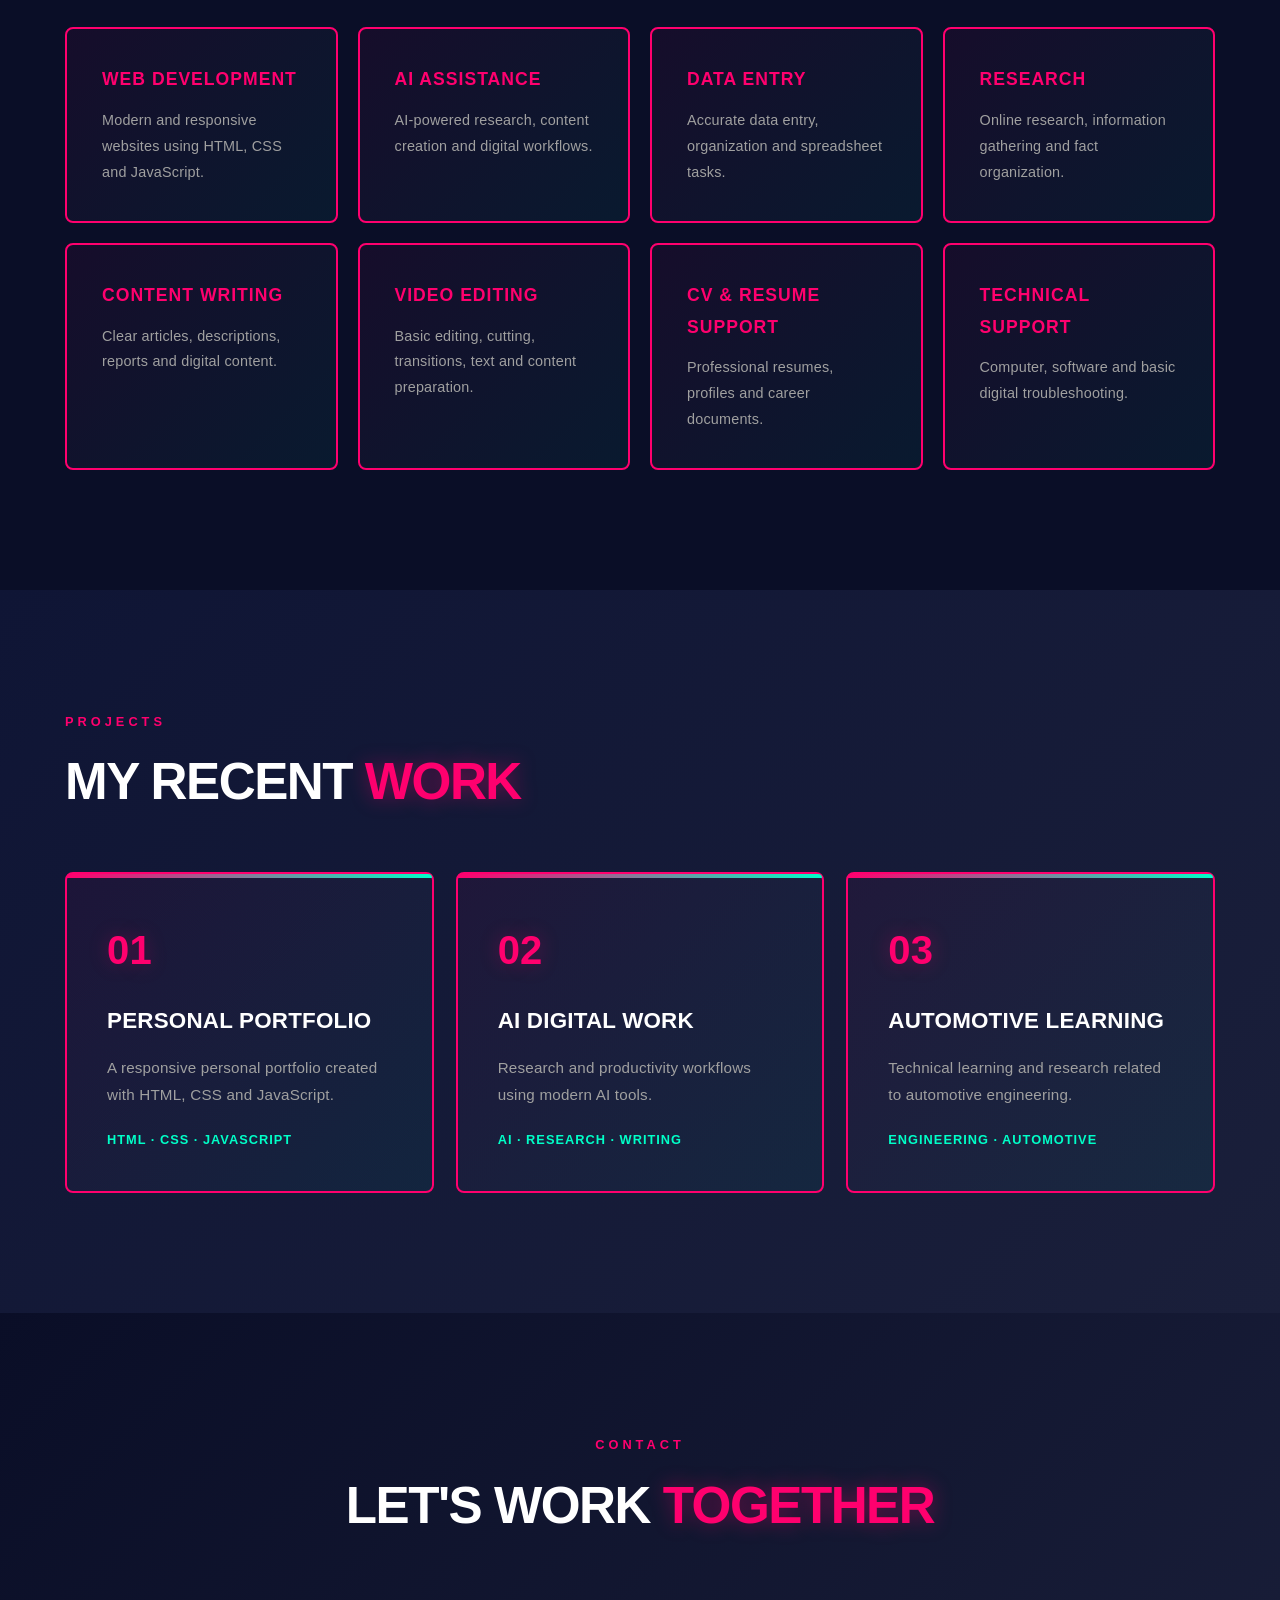
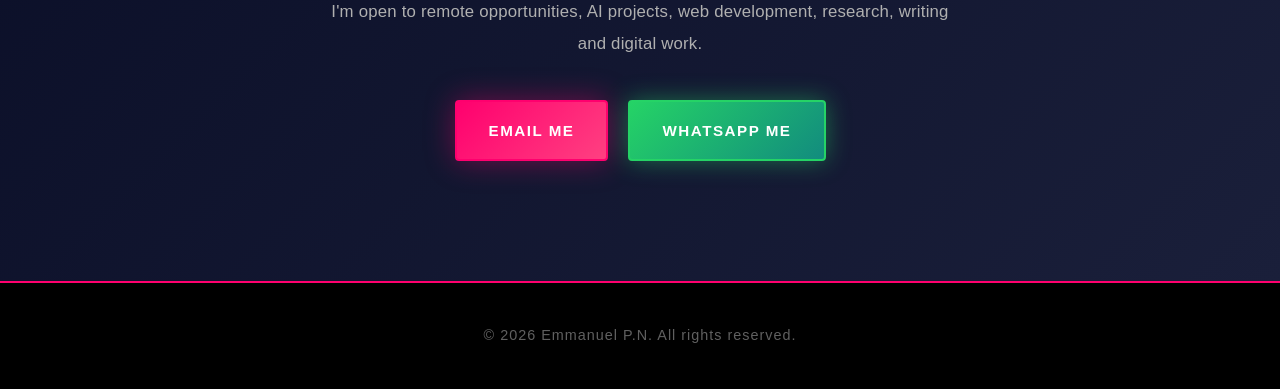
==== commit b408bf8c: "Update WhatsApp number across portfolio" ====
--- a/index.html
+++ b/index.html
@@ -6,156 +6,41 @@
     <title>Emmanuel P.N | Portfolio</title>
     <meta name="description" content="Emmanuel.P.N - Automotive Engineering student, Web Developer, AI and Digital Professional.">
     <link rel="stylesheet" href="style.css">
+    <style>
+        .whatsapp-button { background: linear-gradient(135deg, #25d366, #128c7e); color: #fff; border-color: #25d366; box-shadow: 0 0 24px rgba(37,211,102,.45); animation: whatsapp-pulse 2s ease-in-out infinite; }
+        .whatsapp-button:hover { color: #fff; transform: translateY(-4px) scale(1.05); box-shadow: 0 0 42px rgba(37,211,102,.75); }
+        @keyframes whatsapp-pulse { 0%,100% { box-shadow: 0 0 18px rgba(37,211,102,.35); } 50% { box-shadow: 0 0 34px rgba(37,211,102,.75); } }
+        @media (prefers-reduced-motion: reduce) { .whatsapp-button { animation: none; } }
+    </style>
 </head>
 <body>
-    <!-- NAVIGATION -->
-    <header class="navbar">
-        <div class="container nav-container">
-            <a href="#home" class="logo">Emmanuel<span>.</span></a>
-            <button class="menu-toggle">
-                <span></span><span></span><span></span>
-            </button>
-            <nav class="nav-links">
-                <a href="#home">Home</a>
-                <a href="#about">About</a>
-                <a href="cv.html">CV</a>
-                <a href="#skills">Skills</a>
-                <a href="#services">Services</a>
-                <a href="#projects">Projects</a>
-                <a href="#contact">Contact</a>
-            </nav>
-            <a href="cv.html" class="nav-button" target="_blank" rel="noopener">My CV</a>
-        </div>
-    </header>
+    <header class="navbar"><div class="container nav-container">
+        <a href="#home" class="logo">Emmanuel<span>.</span></a>
+        <button class="menu-toggle" aria-label="Open navigation menu"><span></span><span></span><span></span></button>
+        <nav class="nav-links"><a href="#home">Home</a><a href="#about">About</a><a href="cv.html">CV</a><a href="#skills">Skills</a><a href="#services">Services</a><a href="#projects">Projects</a><a href="#contact">Contact</a></nav>
+        <a href="cv.html" class="nav-button" target="_blank" rel="noopener">My CV</a>
+    </div></header>
 
-    <!-- HERO -->
-    <section id="home" class="hero">
-        <div class="container hero-content">
-            <div class="hero-text">
-                <p class="small-title">HELLO, I'M</p>
-                <h1>Emmanuel <span>Ngovi</span></h1>
-                <h2>Automotive Engineering Student & <span id="typing-text">Web Developer</span></h2>
-                <p class="hero-description">I create modern websites, work with AI tools, conduct research and develop practical digital solutions while building my career in technology and engineering.</p>
-                <div class="hero-buttons">
-                    <a href="#contact" class="button primary">Hire Me</a>
-                    <a href="#projects" class="button secondary">View Projects</a>
-                </div>
-            </div>
-            <div class="hero-image">
-                <div class="image-card">
-                    <div class="code-symbol">&lt;/&gt;</div>
-                    <h3>Digital Creator</h3>
-                    <p>AI • Web • Research • Engineering</p>
-                </div>
-            </div>
-        </div>
-    </section>
+    <section id="home" class="hero"><div class="container hero-content"><div class="hero-text">
+        <p class="small-title">HELLO, I'M</p><h1>Emmanuel <span>Ngovi</span></h1>
+        <h2>Automotive Engineering Student & <span id="typing-text">Web Developer</span></h2>
+        <p class="hero-description">I create modern websites, work with AI tools, conduct research and develop practical digital solutions while building my career in technology and engineering.</p>
+        <div class="hero-buttons"><a href="#contact" class="button primary">Hire Me</a><a href="#projects" class="button secondary">View Projects</a></div>
+    </div><div class="hero-image"><div class="image-card"><div class="code-symbol">&lt;/&gt;</div><h3>Digital Creator</h3><p>AI • Web • Research • Engineering</p></div></div></div></section>
 
-    <!-- ABOUT -->
-    <section id="about" class="section">
-        <div class="container">
-            <div class="section-heading">
-                <p class="small-title">ABOUT ME</p>
-                <h2>Building skills for the <span>future</span></h2>
-            </div>
-            <div class="about-grid">
-                <div class="about-text">
-                    <p>I am Emmanuel Ngovi, an Automotive Engineering student at Thika Technical Institute.</p>
-                    <p>Alongside engineering, I am developing practical skills in web development, artificial intelligence, research, writing, data entry and digital technology.</p>
-                    <p>I enjoy learning new technologies, solving problems and turning ideas into useful digital projects.</p>
-                </div>
-                <div class="about-card">
-                    <h3>Education</h3>
-                    <h4>Thika Technical Institute</h4>
-                    <p>Automotive Engineering</p>
-                    <span>2026 – 2029</span>
-                </div>
-            </div>
-        </div>
-    </section>
+    <section id="about" class="section"><div class="container"><div class="section-heading"><p class="small-title">ABOUT ME</p><h2>Building skills for the <span>future</span></h2></div><div class="about-grid"><div class="about-text"><p>I am Emmanuel Ngovi, an Automotive Engineering student at Thika Technical Institute.</p><p>Alongside engineering, I am developing practical skills in web development, artificial intelligence, research, writing, data entry and digital technology.</p><p>I enjoy learning new technologies, solving problems and turning ideas into useful digital projects.</p></div><div class="about-card"><h3>Education</h3><h4>Thika Technical Institute</h4><p>Automotive Engineering</p><span>2026 – 2029</span></div></div></div></section>
 
-    <!-- CV -->
-    <section id="cv" class="section gray-section">
-        <div class="container contact-container">
-            <div class="section-heading">
-                <p class="small-title">MY CV</p>
-                <h2>Explore my <span>experience</span></h2>
-            </div>
-            <p class="contact-text">View my education, skills and professional experience in my latest curriculum vitae.</p>
-            <div class="contact-buttons">
-                <a href="cv.html" class="button primary" target="_blank" rel="noopener">View My CV</a>
-                <a href="cv.html" class="button secondary" download>Download CV</a>
-            </div>
-        </div>
-    </section>
+    <section id="cv" class="section gray-section"><div class="container contact-container"><div class="section-heading"><p class="small-title">MY CV</p><h2>Explore my <span>experience</span></h2></div><p class="contact-text">View my education, skills and professional experience in my latest curriculum vitae.</p><div class="contact-buttons"><a href="cv.html" class="button primary" target="_blank" rel="noopener">View My CV</a><a href="cv.html" class="button secondary" download>Download CV</a></div></div></section>
 
-    <!-- SKILLS -->
-    <section id="skills" class="section gray-section">
-        <div class="container">
-            <div class="section-heading">
-                <p class="small-title">MY SKILLS</p>
-                <h2>My professional <span>toolbox</span></h2>
-            </div>
-            <div class="skills-grid">
-                <div class="skill">HTML5</div><div class="skill">CSS3</div><div class="skill">JavaScript</div><div class="skill">Responsive Design</div><div class="skill">GitHub</div><div class="skill">Web Development</div><div class="skill">AI Tools</div><div class="skill">Prompt Engineering</div><div class="skill">Research</div><div class="skill">Data Entry</div><div class="skill">Content Writing</div><div class="skill">Copywriting</div><div class="skill">English</div><div class="skill">Technical Writing</div><div class="skill">Video Editing</div><div class="skill">Computer Skills</div><div class="skill">MS Office</div><div class="skill">Problem Solving</div><div class="skill">Communication</div><div class="skill">Automotive Engineering</div>
-            </div>
-        </div>
-    </section>
+    <section id="skills" class="section gray-section"><div class="container"><div class="section-heading"><p class="small-title">MY SKILLS</p><h2>My professional <span>toolbox</span></h2></div><div class="skills-grid"><div class="skill">HTML5</div><div class="skill">CSS3</div><div class="skill">JavaScript</div><div class="skill">Responsive Design</div><div class="skill">GitHub</div><div class="skill">Web Development</div><div class="skill">AI Tools</div><div class="skill">Prompt Engineering</div><div class="skill">Research</div><div class="skill">Data Entry</div><div class="skill">Content Writing</div><div class="skill">Copywriting</div><div class="skill">English</div><div class="skill">Technical Writing</div><div class="skill">Video Editing</div><div class="skill">Computer Skills</div><div class="skill">MS Office</div><div class="skill">Problem Solving</div><div class="skill">Communication</div><div class="skill">Automotive Engineering</div></div></div></section>
 
-    <!-- SERVICES -->
-    <section id="services" class="section">
-        <div class="container">
-            <div class="section-heading">
-                <p class="small-title">SERVICES</p>
-                <h2>What I can <span>help with</span></h2>
-            </div>
-            <div class="services-grid">
-                <div class="service"><h3>Web Development</h3><p>Modern and responsive websites using HTML, CSS and JavaScript.</p></div>
-                <div class="service"><h3>AI Assistance</h3><p>AI-powered research, content creation and digital workflows.</p></div>
-                <div class="service"><h3>Data Entry</h3><p>Accurate data entry, organization and spreadsheet tasks.</p></div>
-                <div class="service"><h3>Research</h3><p>Online research, information gathering and fact organization.</p></div>
-                <div class="service"><h3>Content Writing</h3><p>Clear articles, descriptions, reports and digital content.</p></div>
-                <div class="service"><h3>Video Editing</h3><p>Basic editing, cutting, transitions, text and content preparation.</p></div>
-                <div class="service"><h3>CV &amp; Resume Support</h3><p>Professional resumes, profiles and career documents.</p></div>
-                <div class="service"><h3>Technical Support</h3><p>Computer, software and basic digital troubleshooting.</p></div>
-            </div>
-        </div>
-    </section>
+    <section id="services" class="section"><div class="container"><div class="section-heading"><p class="small-title">SERVICES</p><h2>What I can <span>help with</span></h2></div><div class="services-grid"><div class="service"><h3>Web Development</h3><p>Modern and responsive websites using HTML, CSS and JavaScript.</p></div><div class="service"><h3>AI Assistance</h3><p>AI-powered research, content creation and digital workflows.</p></div><div class="service"><h3>Data Entry</h3><p>Accurate data entry, organization and spreadsheet tasks.</p></div><div class="service"><h3>Research</h3><p>Online research, information gathering and fact organization.</p></div><div class="service"><h3>Content Writing</h3><p>Clear articles, descriptions, reports and digital content.</p></div><div class="service"><h3>Video Editing</h3><p>Basic editing, cutting, transitions, text and content preparation.</p></div><div class="service"><h3>CV &amp; Resume Support</h3><p>Professional resumes, profiles and career documents.</p></div><div class="service"><h3>Technical Support</h3><p>Computer, software and basic digital troubleshooting.</p></div></div></div></section>
 
-    <!-- PROJECTS -->
-    <section id="projects" class="section gray-section">
-        <div class="container">
-            <div class="section-heading">
-                <p class="small-title">PROJECTS</p>
-                <h2>My recent <span>work</span></h2>
-            </div>
-            <div class="projects-grid">
-                <article class="project"><div class="project-number">01</div><h3>Personal Portfolio</h3><p>A responsive personal portfolio created with HTML, CSS and JavaScript.</p><div class="project-tags">HTML · CSS · JavaScript</div></article>
-                <article class="project"><div class="project-number">02</div><h3>AI Digital Work</h3><p>Research and productivity workflows using modern AI tools.</p><div class="project-tags">AI · Research · Writing</div></article>
-                <article class="project"><div class="project-number">03</div><h3>Automotive Learning</h3><p>Technical learning and research related to automotive engineering.</p><div class="project-tags">Engineering · Automotive</div></article>
-            </div>
-        </div>
-    </section>
+    <section id="projects" class="section gray-section"><div class="container"><div class="section-heading"><p class="small-title">PROJECTS</p><h2>My recent <span>work</span></h2></div><div class="projects-grid"><article class="project"><div class="project-number">01</div><h3>Personal Portfolio</h3><p>A responsive personal portfolio created with HTML, CSS and JavaScript.</p><div class="project-tags">HTML · CSS · JavaScript</div></article><article class="project"><div class="project-number">02</div><h3>AI Digital Work</h3><p>Research and productivity workflows using modern AI tools.</p><div class="project-tags">AI · Research · Writing</div></article><article class="project"><div class="project-number">03</div><h3>Automotive Learning</h3><p>Technical learning and research related to automotive engineering.</p><div class="project-tags">Engineering · Automotive</div></article></div></div></section>
 
-    <!-- CONTACT -->
-    <section id="contact" class="section contact-section">
-        <div class="container contact-container">
-            <div class="section-heading">
-                <p class="small-title">CONTACT</p>
-                <h2>Let's work <span>together</span></h2>
-            </div>
-            <p class="contact-text">I'm open to remote opportunities, AI projects, web development, research, writing and digital work.</p>
-            <div class="contact-buttons">
-                <a href="mailto:panyah65@gmail.com" class="button primary" id="email-btn">Email Me</a>
-            </div>
-        </div>
-    </section>
+    <section id="contact" class="section contact-section"><div class="container contact-container"><div class="section-heading"><p class="small-title">CONTACT</p><h2>Let's work <span>together</span></h2></div><p class="contact-text">I'm open to remote opportunities, AI projects, web development, research, writing and digital work.</p><div class="contact-buttons"><a href="mailto:panyah65@gmail.com" class="button primary" id="email-btn">Email Me</a><a href="https://wa.me/254111778757?text=Hello%20Emmanuel%2C%20I%20found%20your%20portfolio." class="button whatsapp-button" target="_blank" rel="noopener noreferrer" aria-label="Message Emmanuel on WhatsApp">WhatsApp Me</a></div></div></section>
 
-    <!-- FOOTER -->
-    <footer>
-        <div class="container"><p>© <span id="year">2026</span> Emmanuel P.N. All rights reserved.</p></div>
-    </footer>
-
+    <footer><div class="container"><p>© <span id="year">2026</span> Emmanuel P.N. All rights reserved.</p></div></footer>
     <script src="script.js"></script>
 </body>
 </html>
